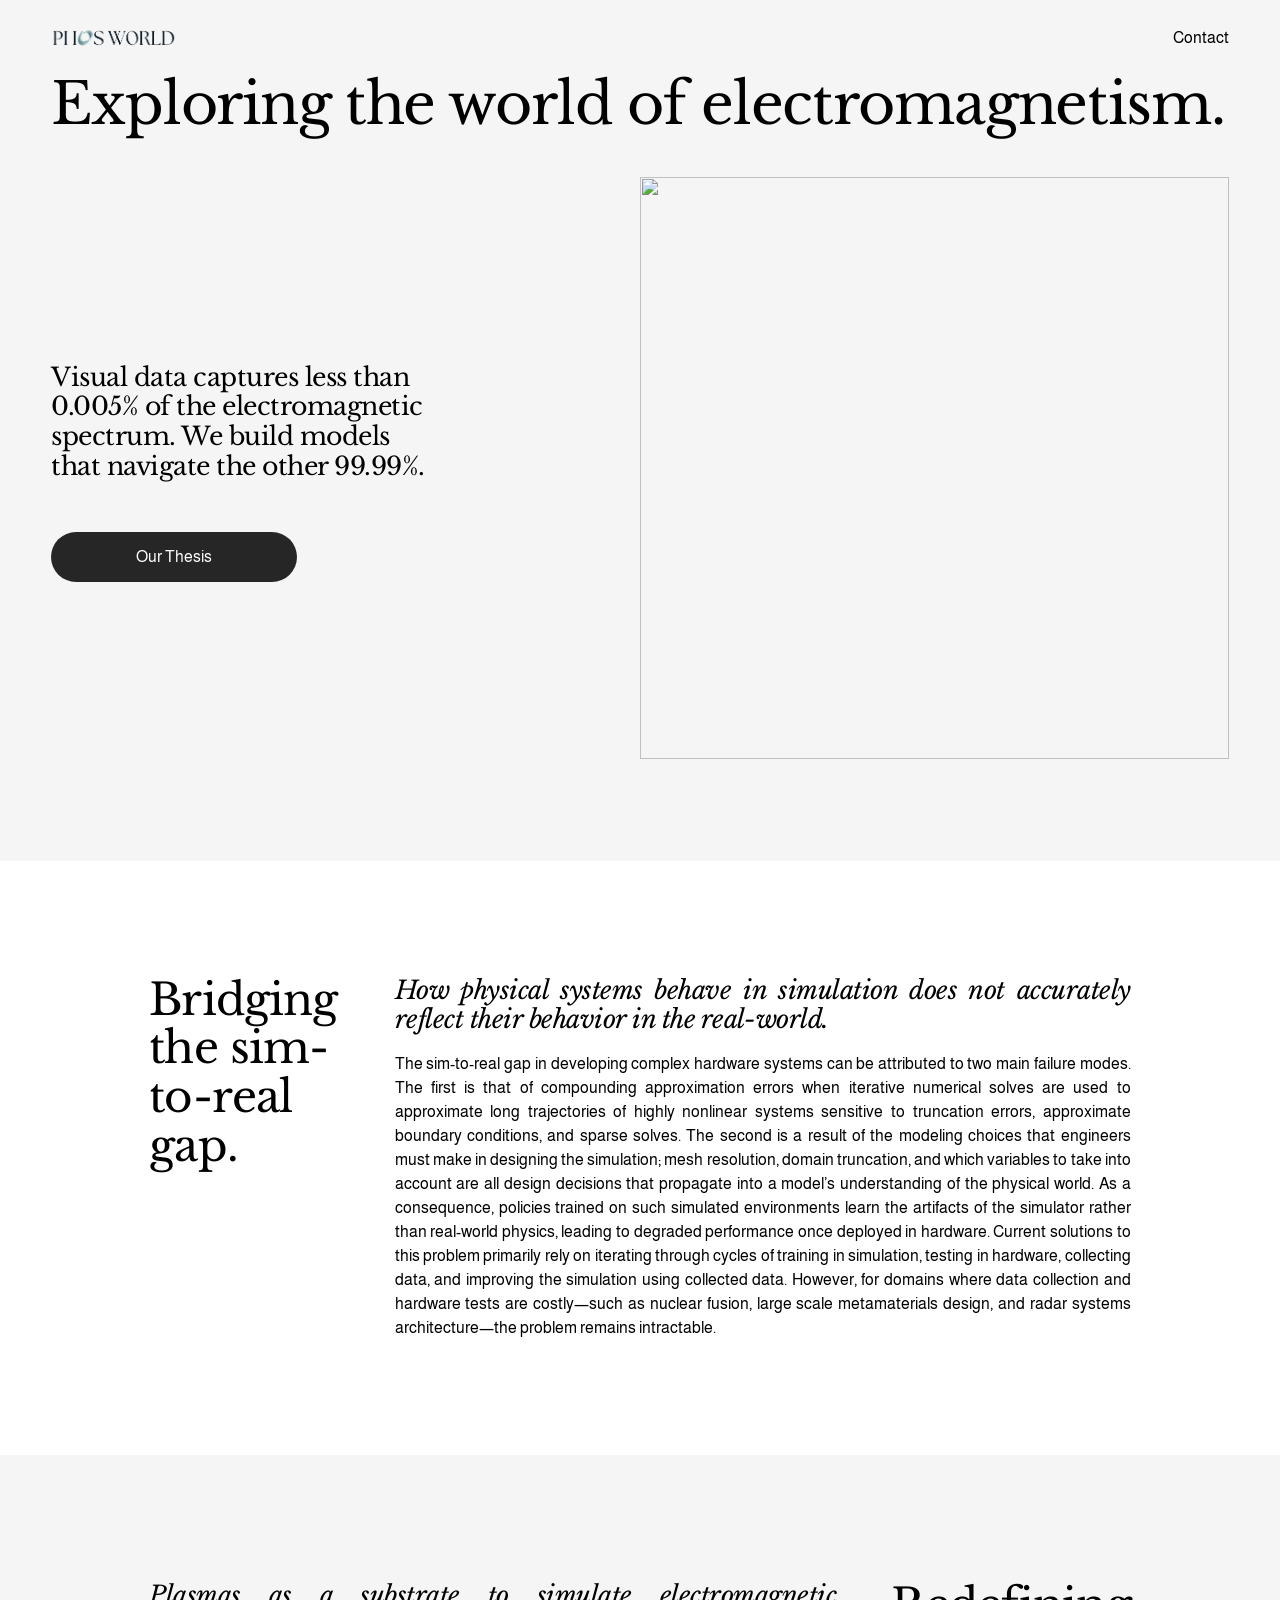
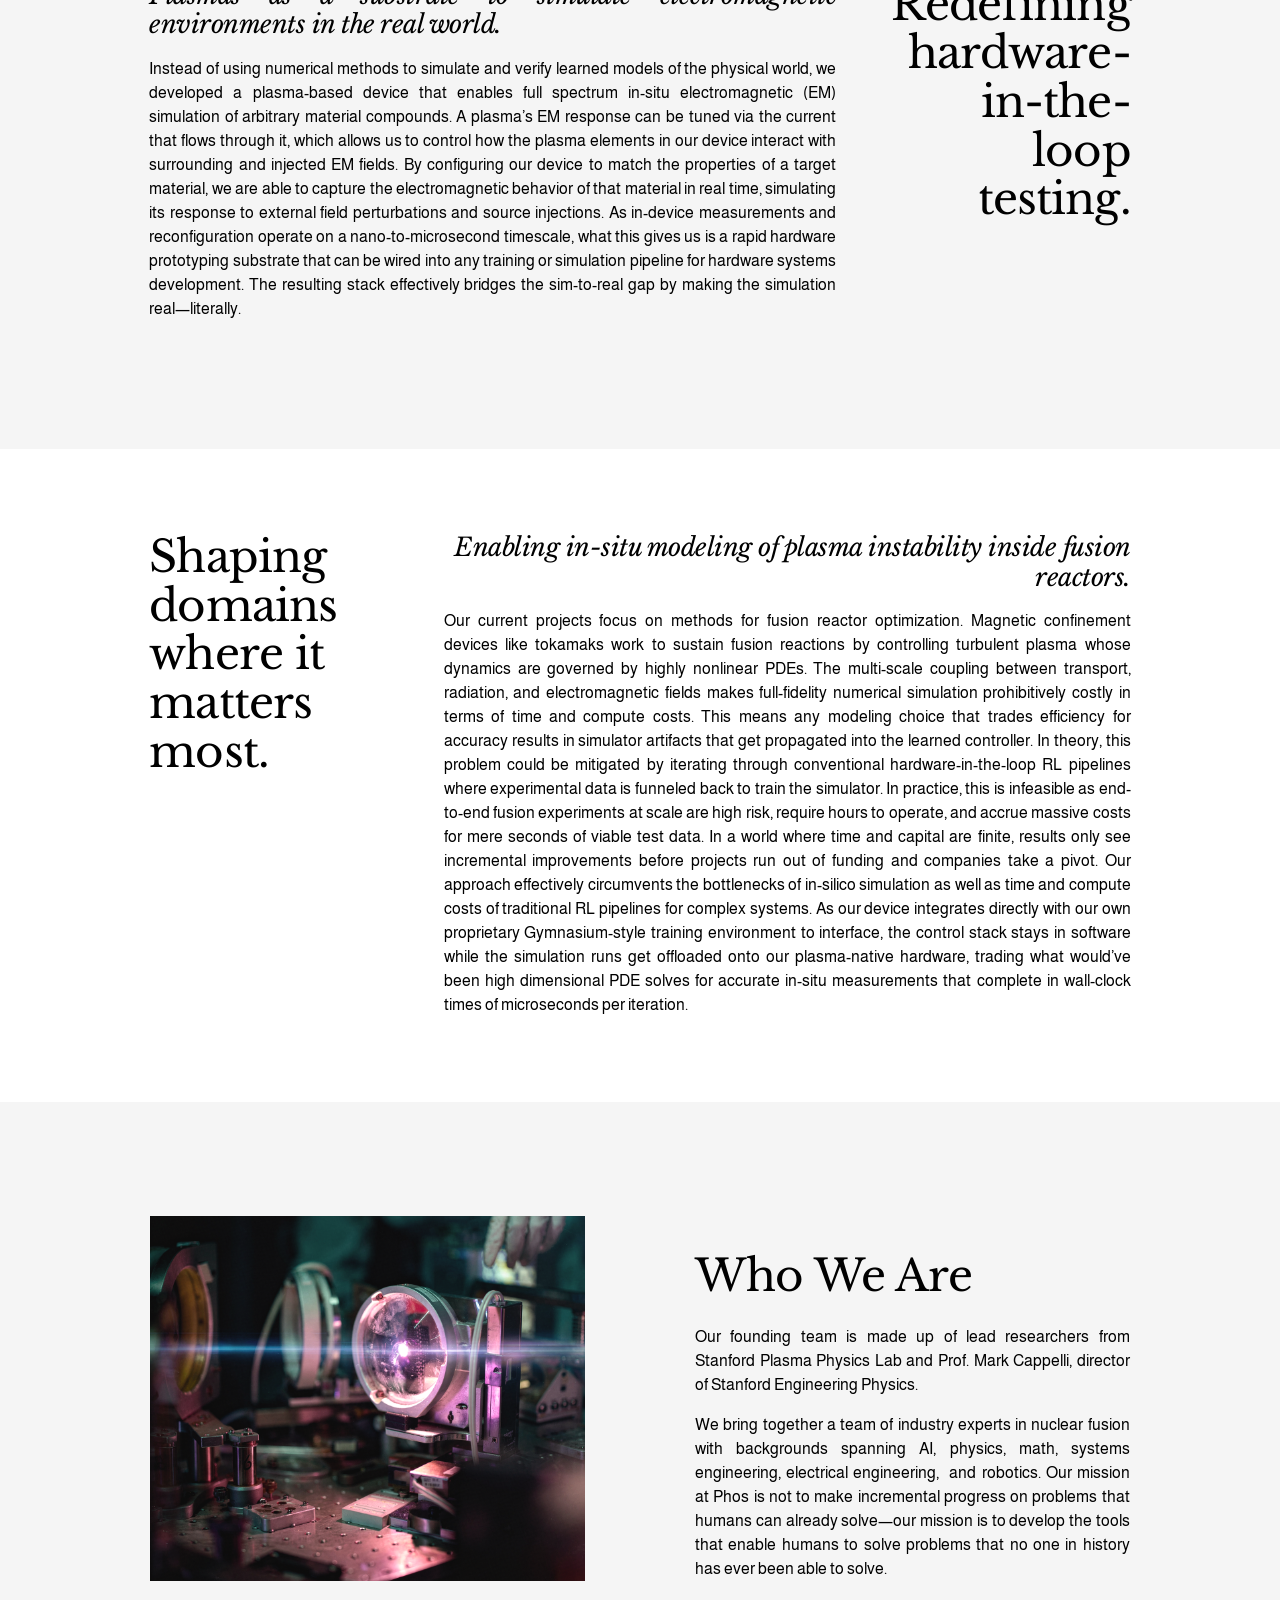
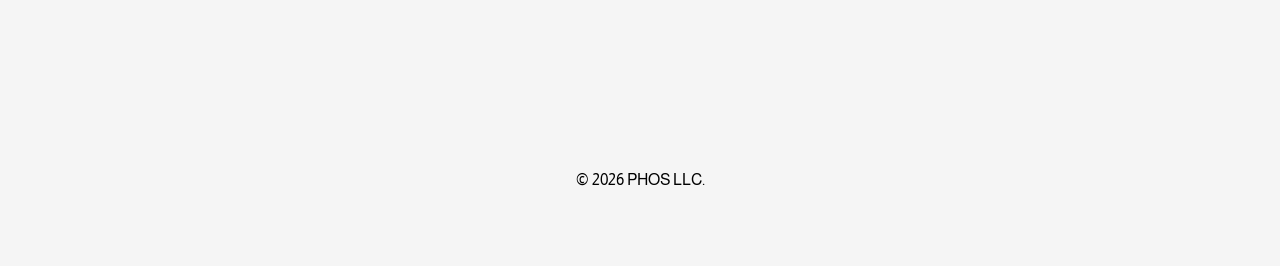
==== index_og.html @ 4ed61645 "Serve original phosworld.com snapshot at site root Swap root index.html to the localized original-si" ====
<!doctype html>
<html xmlns:og="http://opengraphprotocol.org/schema/" xmlns:fb="http://www.facebook.com/2008/fbml" lang="en-US"  >
  <head>
    <meta http-equiv="X-UA-Compatible" content="IE=edge,chrome=1">
    <meta name="viewport" content="width=device-width, initial-scale=1">
    <!-- This is Squarespace. --><!-- llama-cyan-klzh -->
<base href="">
<meta charset="utf-8" />
<title>Phos World</title>
<meta http-equiv="Accept-CH" content="Sec-CH-UA-Platform-Version, Sec-CH-UA-Model" /><link rel="icon" type="image/x-icon" href="assets/favicon.ico"/>
<link rel="canonical" href="https://www.phosworld.com"/>
<meta property="og:site_name" content="Phos World"/>
<meta property="og:title" content="Phos World"/>
<meta property="og:url" content="https://www.phosworld.com"/>
<meta property="og:type" content="website"/>
<meta property="og:image" content="assets/cinematic.png"/>
<meta property="og:image:width" content="1500"/>
<meta property="og:image:height" content="1500"/>
<meta itemprop="name" content="Phos World"/>
<meta itemprop="url" content="https://www.phosworld.com"/>
<meta itemprop="thumbnailUrl" content="assets/cinematic.png"/>
<link rel="image_src" href="assets/cinematic.png" />
<meta itemprop="image" content="assets/cinematic.png"/>
<meta name="twitter:title" content="Phos World"/>
<meta name="twitter:image" content="assets/cinematic.png"/>
<meta name="twitter:url" content="https://www.phosworld.com"/>
<meta name="twitter:card" content="summary"/>
<meta name="description" content="" />
<link rel="preconnect" href="https://images.squarespace-cdn.com">
<link rel="preconnect" href="https://fonts.gstatic.com" crossorigin>
<link rel="stylesheet" href="https://fonts.googleapis.com/css2?family=Almarai:ital,wght@0,400;0,700&family=Libre+Baskerville:ital,wght@0,400;0,700;1,400"><script type="text/javascript" crossorigin="anonymous" defer="true" nomodule="nomodule" src="og_assets/5f11a5_legacy.js"></script>
<script type="text/javascript" crossorigin="anonymous" defer="true" src="og_assets/60cc77_modern.js"></script>
<script data-name="static-context">Static = window.Static || {}; Static.SQUARESPACE_CONTEXT = {"betaFeatureFlags":["new_stacked_index","campaigns_discount_section_in_automations","enable_modernized_pdp_m3_fluid","override_block_styles","output_template_css_assets","contacts_and_campaigns_redesign","enable_form_submission_trigger","campaigns_thumbnail_layout","campaigns_import_discounts","commerce_product_payment_plan_editing","modernized-pdp-m2-enabled","i18n_beta_website_locales","enable_modernized_pdp_m3_layout_ux","campaigns_merch_state","supports_versioned_template_assets","campaigns_new_image_layout_picker","member_areas_feature","campaigns_discount_section_in_blasts","campaigns_table_v2","nested_categories","marketing_automations","marketing_landing_page","scripts_defer"],"facebookAppId":"314192535267336","facebookApiVersion":"v6.0","rollups":{"squarespace-announcement-bar":{"js":"//assets.squarespace.com/universal/scripts-compressed/announcement-bar-0d42d1862159c4e6-min.en-US.js"},"squarespace-audio-player":{"css":"//assets.squarespace.com/universal/styles-compressed/audio-player-b05f5197a871c566-min.en-US.css","js":"//assets.squarespace.com/universal/scripts-compressed/audio-player-5b804831f1e69672-min.en-US.js"},"squarespace-blog-collection-list":{"css":"//assets.squarespace.com/universal/styles-compressed/blog-collection-list-b4046463b72f34e2-min.en-US.css","js":"//assets.squarespace.com/universal/scripts-compressed/blog-collection-list-d5bd5d2a1524b858-min.en-US.js"},"squarespace-calendar-block-renderer":{"css":"//assets.squarespace.com/universal/styles-compressed/calendar-block-renderer-c3fef2a497c8e56b-min.en-US.css","js":"//assets.squarespace.com/universal/scripts-compressed/calendar-block-renderer-eb449d66ffd023be-min.en-US.js"},"squarespace-chartjs-helpers":{"css":"//assets.squarespace.com/universal/styles-compressed/chartjs-helpers-96b256171ee039c1-min.en-US.css","js":"//assets.squarespace.com/universal/scripts-compressed/chartjs-helpers-0f6610ea3f198027-min.en-US.js"},"squarespace-comments":{"css":"//assets.squarespace.com/universal/styles-compressed/comments-1909adba615d1267-min.en-US.css","js":"//assets.squarespace.com/universal/scripts-compressed/comments-22e133c4dc8842c4-min.en-US.js"},"squarespace-custom-css-popup":{"css":"//assets.squarespace.com/universal/styles-compressed/custom-css-popup-f387ac693a6f379a-min.en-US.css","js":"//assets.squarespace.com/universal/scripts-compressed/custom-css-popup-c462f0abc4c9779c-min.en-US.js"},"squarespace-dialog":{"css":"//assets.squarespace.com/universal/styles-compressed/dialog-86aacd645d83874c-min.en-US.css","js":"//assets.squarespace.com/universal/scripts-compressed/dialog-f53da749b97dee38-min.en-US.js"},"squarespace-events-collection":{"css":"//assets.squarespace.com/universal/styles-compressed/events-collection-c3fef2a497c8e56b-min.en-US.css","js":"//assets.squarespace.com/universal/scripts-compressed/events-collection-36e982b07d060c96-min.en-US.js"},"squarespace-form-rendering-utils":{"js":"//assets.squarespace.com/universal/scripts-compressed/form-rendering-utils-1239f63dd6098d64-min.en-US.js"},"squarespace-forms":{"css":"//assets.squarespace.com/universal/styles-compressed/forms-0afd3c6ac30bbab1-min.en-US.css","js":"//assets.squarespace.com/universal/scripts-compressed/forms-93a072eb173475ab-min.en-US.js"},"squarespace-gallery-collection-list":{"css":"//assets.squarespace.com/universal/styles-compressed/gallery-collection-list-b4046463b72f34e2-min.en-US.css","js":"//assets.squarespace.com/universal/scripts-compressed/gallery-collection-list-9f7aecddb0723bd7-min.en-US.js"},"squarespace-image-zoom":{"css":"//assets.squarespace.com/universal/styles-compressed/image-zoom-b4046463b72f34e2-min.en-US.css","js":"//assets.squarespace.com/universal/scripts-compressed/image-zoom-52dbe9048953f4ac-min.en-US.js"},"squarespace-pinterest":{"css":"//assets.squarespace.com/universal/styles-compressed/pinterest-b4046463b72f34e2-min.en-US.css","js":"//assets.squarespace.com/universal/scripts-compressed/pinterest-62ef3cd44d2c3736-min.en-US.js"},"squarespace-popup-overlay":{"css":"//assets.squarespace.com/universal/styles-compressed/popup-overlay-b742b752f5880972-min.en-US.css","js":"//assets.squarespace.com/universal/scripts-compressed/popup-overlay-b63a4b86cd036d89-min.en-US.js"},"squarespace-product-quick-view":{"css":"//assets.squarespace.com/universal/styles-compressed/product-quick-view-0afd3c6ac30bbab1-min.en-US.css","js":"//assets.squarespace.com/universal/scripts-compressed/product-quick-view-2b7547f1201e14b2-min.en-US.js"},"squarespace-products-collection-item-v2":{"css":"//assets.squarespace.com/universal/styles-compressed/products-collection-item-v2-b4046463b72f34e2-min.en-US.css","js":"//assets.squarespace.com/universal/scripts-compressed/products-collection-item-v2-c2ab0e31b1585540-min.en-US.js"},"squarespace-products-collection-list-v2":{"css":"//assets.squarespace.com/universal/styles-compressed/products-collection-list-v2-b4046463b72f34e2-min.en-US.css","js":"//assets.squarespace.com/universal/scripts-compressed/products-collection-list-v2-c476cb19fc080a16-min.en-US.js"},"squarespace-search-page":{"css":"//assets.squarespace.com/universal/styles-compressed/search-page-90a67fc09b9b32c6-min.en-US.css","js":"//assets.squarespace.com/universal/scripts-compressed/search-page-ceba448b3f1e31a7-min.en-US.js"},"squarespace-search-preview":{"js":"//assets.squarespace.com/universal/scripts-compressed/search-preview-5f4cebfd0bfdcca2-min.en-US.js"},"squarespace-simple-liking":{"css":"//assets.squarespace.com/universal/styles-compressed/simple-liking-701bf8bbc05ec6aa-min.en-US.css","js":"//assets.squarespace.com/universal/scripts-compressed/simple-liking-a5d16f553c1269c6-min.en-US.js"},"squarespace-social-buttons":{"css":"//assets.squarespace.com/universal/styles-compressed/social-buttons-95032e5fa98e47a5-min.en-US.css","js":"//assets.squarespace.com/universal/scripts-compressed/social-buttons-47746ee59e9cf20f-min.en-US.js"},"squarespace-tourdates":{"css":"//assets.squarespace.com/universal/styles-compressed/tourdates-b4046463b72f34e2-min.en-US.css","js":"//assets.squarespace.com/universal/scripts-compressed/tourdates-20b473f1d1e43c1d-min.en-US.js"},"squarespace-website-overlays-manager":{"css":"//assets.squarespace.com/universal/styles-compressed/website-overlays-manager-07ea5a4e004e6710-min.en-US.css","js":"//assets.squarespace.com/universal/scripts-compressed/website-overlays-manager-62ad7f8ae9b90855-min.en-US.js"}},"pageType":2,"website":{"id":"6a34a80e99bd3d599b54c30d","captchaSettings":{"enabledForDonations":false},"cloneable":false,"contentModifiedOn":1782079012964,"formattingLocale":"en-US","fullSiteTitle":"Phos World","identifier":"llama-cyan-klzh","imageMetadataProcessingEnabled":false,"isHstsEnabled":true,"language":"en-US","logoImageId":"6a353b0773c8a64efade1169","primaryDomain":"www.phosworld.com","screenshotId":"9b167dfc62d325448b135fd922f9571029bfd2f59dc93a48732e7221ba85e804","shareButtonOptions":{"4":true,"2":true,"7":true,"8":true,"3":true,"6":true,"1":true},"showOwnerLogin":false,"siteDescription":"","siteStatus":{},"siteTitle":"Phos World","socialLogoImageId":"6a3539f968f1d03a5ec38614","sslSetting":3,"timeZone":"America/Los_Angeles","translationLocale":"en-US","typekitId":"","websiteType":4,"statsMigrated":false,"authenticUrl":"https://www.phosworld.com","baseUrl":"https://www.phosworld.com","internalUrl":"https://llama-cyan-klzh.squarespace.com","logoImageUrl":"//images.squarespace-cdn.com/content/v1/6a34a80e99bd3d599b54c30d/1a18c941-f2e1-4333-9a94-024ac1251eae/PHOS_WORLD.png","machineTimeZoneOffset":-25200000,"socialLogoImageUrl":"//images.squarespace-cdn.com/content/v1/6a34a80e99bd3d599b54c30d/07d506e3-4d7d-4aef-8f4c-34c3ef1c7d5f/i-want-a-cinematic-max-854129426.png","timeZoneAbbr":"PDT","timeZoneOffset":-25200000},"websiteSettings":{"id":"6a34a80f99bd3d599b54c312","websiteId":"6a34a80e99bd3d599b54c30d","subjects":[],"country":"US","state":"CA","simpleLikingEnabled":true,"popupOverlaySettings":{"style":1,"enabledPages":[]},"commentLikesAllowed":true,"commentAnonAllowed":true,"commentThreaded":true,"commentApprovalRequired":false,"commentAvatarsOn":true,"commentSortType":2,"commentFlagThreshold":0,"commentFlagsAllowed":true,"commentEnableByDefault":true,"commentDisableAfterDaysDefault":0,"disqusShortname":"","commentsEnabled":false,"storeSettings":{"returnPolicy":null,"termsOfService":null,"privacyPolicy":null,"expressCheckout":false,"continueShoppingLinkUrl":"/","useLightCart":false,"showNoteField":false,"shippingCountryDefaultValue":"US","billToShippingDefaultValue":false,"showShippingPhoneNumber":true,"isShippingPhoneRequired":false,"showBillingPhoneNumber":true,"isBillingPhoneRequired":false,"currenciesSupported":["USD","CAD","GBP","AUD","EUR","CHF","NOK","SEK","DKK","NZD","SGD","MXN","HKD","CZK","ILS","MYR","RUB","PHP","PLN","THB","BRL","ARS","COP","IDR","INR","JPY","ZAR","KRW"],"defaultCurrency":"USD","selectedCurrency":"USD","measurementStandard":1,"showCustomCheckoutForm":false,"checkoutPageMarketingOptInEnabled":true,"enableMailingListOptInByDefault":false,"sameAsRetailLocation":false,"merchandisingSettings":{"scarcityEnabledOnProductItems":false,"scarcityEnabledOnProductBlocks":false,"scarcityMessageType":"DEFAULT_SCARCITY_MESSAGE","scarcityThreshold":10,"multipleQuantityAllowedForServices":true,"restockNotificationsEnabled":false,"restockNotificationsMailingListSignUpEnabled":false,"relatedProductsEnabled":false,"relatedProductsOrdering":"random","soldOutVariantsDropdownDisabled":false,"productComposerOptedIn":false,"productComposerABTestOptedOut":false,"productReviewsEnabled":false},"minimumOrderSubtotalEnabled":false,"minimumOrderSubtotal":{"currency":"USD","value":"0.00"},"addToCartConfirmationType":2,"isLive":false,"multipleQuantityAllowedForServices":true},"useEscapeKeyToLogin":false,"ssBadgeType":1,"ssBadgePosition":4,"ssBadgeVisibility":1,"ssBadgeDevices":1,"pinterestOverlayOptions":{"mode":"disabled"},"userAccountsSettings":{"loginAllowed":true,"signupAllowed":true}},"cookieSettings":{"isCookieBannerEnabled":false,"isRestrictiveCookiePolicyEnabled":false,"cookieBannerText":"","cookieBannerTheme":"","cookieBannerVariant":"","cookieBannerPosition":"","cookieBannerCtaVariant":"","cookieBannerCtaText":"","cookieBannerAcceptType":"OPT_IN","cookieBannerOptOutCtaText":"","cookieBannerHasOptOut":false,"cookieBannerHasManageCookies":true,"cookieBannerManageCookiesLabel":"","cookieBannerSavedPreferencesText":"","cookieBannerSavedPreferencesLayout":"PILL"},"websiteCloneable":false,"collection":{"title":"Home","id":"6a34a80f99bd3d599b54c348","fullUrl":"/","type":10,"permissionType":1},"subscribed":false,"appDomain":"squarespace.com","templateTweakable":true,"tweakJSON":{"form-use-theme-colors":"true","header-logo-height":"30px","header-mobile-logo-max-height":"20px","header-vert-padding":"1.8vw","header-width":"Full","maxPageWidth":"2000px","mobile-header-vert-padding":"6vw","pagePadding":"4vw","tweak-blog-alternating-side-by-side-image-aspect-ratio":"1:1 Square","tweak-blog-alternating-side-by-side-image-spacing":"6%","tweak-blog-alternating-side-by-side-meta-spacing":"20px","tweak-blog-alternating-side-by-side-primary-meta":"Categories","tweak-blog-alternating-side-by-side-read-more-spacing":"20px","tweak-blog-alternating-side-by-side-secondary-meta":"Date","tweak-blog-basic-grid-columns":"3","tweak-blog-basic-grid-image-aspect-ratio":"3:2 Standard","tweak-blog-basic-grid-image-spacing":"35px","tweak-blog-basic-grid-meta-spacing":"25px","tweak-blog-basic-grid-primary-meta":"Categories","tweak-blog-basic-grid-read-more-spacing":"20px","tweak-blog-basic-grid-secondary-meta":"Date","tweak-blog-item-custom-width":"50","tweak-blog-item-show-author-profile":"false","tweak-blog-item-width":"Medium","tweak-blog-masonry-columns":"2","tweak-blog-masonry-horizontal-spacing":"30px","tweak-blog-masonry-image-spacing":"20px","tweak-blog-masonry-meta-spacing":"20px","tweak-blog-masonry-primary-meta":"Categories","tweak-blog-masonry-read-more-spacing":"20px","tweak-blog-masonry-secondary-meta":"Date","tweak-blog-masonry-vertical-spacing":"30px","tweak-blog-side-by-side-image-aspect-ratio":"1:1 Square","tweak-blog-side-by-side-image-spacing":"6%","tweak-blog-side-by-side-meta-spacing":"20px","tweak-blog-side-by-side-primary-meta":"Categories","tweak-blog-side-by-side-read-more-spacing":"20px","tweak-blog-side-by-side-secondary-meta":"Date","tweak-blog-single-column-image-spacing":"50px","tweak-blog-single-column-meta-spacing":"30px","tweak-blog-single-column-primary-meta":"Categories","tweak-blog-single-column-read-more-spacing":"15px","tweak-blog-single-column-secondary-meta":"Date","tweak-events-stacked-show-thumbnails":"true","tweak-events-stacked-thumbnail-size":"3:2 Standard","tweak-fixed-header":"false","tweak-fixed-header-style":"Basic","tweak-global-animations-animation-curve":"ease","tweak-global-animations-animation-delay":"0.1s","tweak-global-animations-animation-duration":"0.1s","tweak-global-animations-animation-style":"fade","tweak-global-animations-animation-type":"none","tweak-global-animations-complexity-level":"detailed","tweak-global-animations-enabled":"false","tweak-portfolio-grid-basic-custom-height":"50","tweak-portfolio-grid-overlay-custom-height":"50","tweak-portfolio-hover-follow-acceleration":"10%","tweak-portfolio-hover-follow-animation-duration":"Fast","tweak-portfolio-hover-follow-animation-type":"Fade","tweak-portfolio-hover-follow-delimiter":"Bullet","tweak-portfolio-hover-follow-front":"false","tweak-portfolio-hover-follow-layout":"Inline","tweak-portfolio-hover-follow-size":"50","tweak-portfolio-hover-follow-text-spacing-x":"1.5","tweak-portfolio-hover-follow-text-spacing-y":"1.5","tweak-portfolio-hover-static-animation-duration":"Fast","tweak-portfolio-hover-static-animation-type":"Fade","tweak-portfolio-hover-static-delimiter":"Hyphen","tweak-portfolio-hover-static-front":"true","tweak-portfolio-hover-static-layout":"Inline","tweak-portfolio-hover-static-size":"50","tweak-portfolio-hover-static-text-spacing-x":"1.5","tweak-portfolio-hover-static-text-spacing-y":"1.5","tweak-portfolio-index-background-animation-duration":"Medium","tweak-portfolio-index-background-animation-type":"Fade","tweak-portfolio-index-background-custom-height":"50","tweak-portfolio-index-background-delimiter":"None","tweak-portfolio-index-background-height":"Large","tweak-portfolio-index-background-horizontal-alignment":"Center","tweak-portfolio-index-background-link-format":"Stacked","tweak-portfolio-index-background-persist":"false","tweak-portfolio-index-background-vertical-alignment":"Middle","tweak-portfolio-index-background-width":"Full","tweak-transparent-header":"false"},"templateId":"5c5a519771c10ba3470d8101","templateVersion":"7.1","pageFeatures":[1,2,4],"gmRenderKey":"QUl6YVN5Q0JUUk9xNkx1dkZfSUUxcjQ2LVQ0QWVUU1YtMGQ3bXk4","templateScriptsRootUrl":"https://static1.squarespace.com/static/vta/5c5a519771c10ba3470d8101/scripts/","impersonatedSession":false,"tzData":{"zones":[[-480,"US","P%sT",null]],"rules":{"US":[[1967,2006,null,"Oct","lastSun","2:00","0","S"],[1987,2006,null,"Apr","Sun>=1","2:00","1:00","D"],[2007,"max",null,"Mar","Sun>=8","2:00","1:00","D"],[2007,"max",null,"Nov","Sun>=1","2:00","0","S"]]}},"showAnnouncementBar":false,"recaptchaEnterpriseContext":{"recaptchaEnterpriseSiteKey":"6LdDFQwjAAAAAPigEvvPgEVbb7QBm-TkVJdDTlAv"},"i18nContext":{"timeZoneData":{"id":"America/Los_Angeles","name":"Pacific Time"}},"env":"PRODUCTION","visitorFormContext":{"formFieldFormats":{"countries":[{"name":"Afghanistan","code":"AF","phoneCode":"+93"},{"name":"\u00C5land Islands","code":"AX","phoneCode":"+358"},{"name":"Albania","code":"AL","phoneCode":"+355"},{"name":"Algeria","code":"DZ","phoneCode":"+213"},{"name":"American Samoa","code":"AS","phoneCode":"+1"},{"name":"Andorra","code":"AD","phoneCode":"+376"},{"name":"Angola","code":"AO","phoneCode":"+244"},{"name":"Anguilla","code":"AI","phoneCode":"+1"},{"name":"Antigua & Barbuda","code":"AG","phoneCode":"+1"},{"name":"Argentina","code":"AR","phoneCode":"+54"},{"name":"Armenia","code":"AM","phoneCode":"+374"},{"name":"Aruba","code":"AW","phoneCode":"+297"},{"name":"Ascension Island","code":"AC","phoneCode":"+247"},{"name":"Australia","code":"AU","phoneCode":"+61"},{"name":"Austria","code":"AT","phoneCode":"+43"},{"name":"Azerbaijan","code":"AZ","phoneCode":"+994"},{"name":"Bahamas","code":"BS","phoneCode":"+1"},{"name":"Bahrain","code":"BH","phoneCode":"+973"},{"name":"Bangladesh","code":"BD","phoneCode":"+880"},{"name":"Barbados","code":"BB","phoneCode":"+1"},{"name":"Belarus","code":"BY","phoneCode":"+375"},{"name":"Belgium","code":"BE","phoneCode":"+32"},{"name":"Belize","code":"BZ","phoneCode":"+501"},{"name":"Benin","code":"BJ","phoneCode":"+229"},{"name":"Bermuda","code":"BM","phoneCode":"+1"},{"name":"Bhutan","code":"BT","phoneCode":"+975"},{"name":"Bolivia","code":"BO","phoneCode":"+591"},{"name":"Bosnia & Herzegovina","code":"BA","phoneCode":"+387"},{"name":"Botswana","code":"BW","phoneCode":"+267"},{"name":"Brazil","code":"BR","phoneCode":"+55"},{"name":"British Indian Ocean Territory","code":"IO","phoneCode":"+246"},{"name":"British Virgin Islands","code":"VG","phoneCode":"+1"},{"name":"Brunei","code":"BN","phoneCode":"+673"},{"name":"Bulgaria","code":"BG","phoneCode":"+359"},{"name":"Burkina Faso","code":"BF","phoneCode":"+226"},{"name":"Burundi","code":"BI","phoneCode":"+257"},{"name":"Cambodia","code":"KH","phoneCode":"+855"},{"name":"Cameroon","code":"CM","phoneCode":"+237"},{"name":"Canada","code":"CA","phoneCode":"+1"},{"name":"Cape Verde","code":"CV","phoneCode":"+238"},{"name":"Caribbean Netherlands","code":"BQ","phoneCode":"+599"},{"name":"Cayman Islands","code":"KY","phoneCode":"+1"},{"name":"Central African Republic","code":"CF","phoneCode":"+236"},{"name":"Chad","code":"TD","phoneCode":"+235"},{"name":"Chile","code":"CL","phoneCode":"+56"},{"name":"China","code":"CN","phoneCode":"+86"},{"name":"Christmas Island","code":"CX","phoneCode":"+61"},{"name":"Cocos (Keeling) Islands","code":"CC","phoneCode":"+61"},{"name":"Colombia","code":"CO","phoneCode":"+57"},{"name":"Comoros","code":"KM","phoneCode":"+269"},{"name":"Congo - Brazzaville","code":"CG","phoneCode":"+242"},{"name":"Congo - Kinshasa","code":"CD","phoneCode":"+243"},{"name":"Cook Islands","code":"CK","phoneCode":"+682"},{"name":"Costa Rica","code":"CR","phoneCode":"+506"},{"name":"C\u00F4te d\u2019Ivoire","code":"CI","phoneCode":"+225"},{"name":"Croatia","code":"HR","phoneCode":"+385"},{"name":"Cuba","code":"CU","phoneCode":"+53"},{"name":"Cura\u00E7ao","code":"CW","phoneCode":"+599"},{"name":"Cyprus","code":"CY","phoneCode":"+357"},{"name":"Czechia","code":"CZ","phoneCode":"+420"},{"name":"Denmark","code":"DK","phoneCode":"+45"},{"name":"Djibouti","code":"DJ","phoneCode":"+253"},{"name":"Dominica","code":"DM","phoneCode":"+1"},{"name":"Dominican Republic","code":"DO","phoneCode":"+1"},{"name":"Ecuador","code":"EC","phoneCode":"+593"},{"name":"Egypt","code":"EG","phoneCode":"+20"},{"name":"El Salvador","code":"SV","phoneCode":"+503"},{"name":"Equatorial Guinea","code":"GQ","phoneCode":"+240"},{"name":"Eritrea","code":"ER","phoneCode":"+291"},{"name":"Estonia","code":"EE","phoneCode":"+372"},{"name":"Eswatini","code":"SZ","phoneCode":"+268"},{"name":"Ethiopia","code":"ET","phoneCode":"+251"},{"name":"Falkland Islands","code":"FK","phoneCode":"+500"},{"name":"Faroe Islands","code":"FO","phoneCode":"+298"},{"name":"Fiji","code":"FJ","phoneCode":"+679"},{"name":"Finland","code":"FI","phoneCode":"+358"},{"name":"France","code":"FR","phoneCode":"+33"},{"name":"French Guiana","code":"GF","phoneCode":"+594"},{"name":"French Polynesia","code":"PF","phoneCode":"+689"},{"name":"Gabon","code":"GA","phoneCode":"+241"},{"name":"Gambia","code":"GM","phoneCode":"+220"},{"name":"Georgia","code":"GE","phoneCode":"+995"},{"name":"Germany","code":"DE","phoneCode":"+49"},{"name":"Ghana","code":"GH","phoneCode":"+233"},{"name":"Gibraltar","code":"GI","phoneCode":"+350"},{"name":"Greece","code":"GR","phoneCode":"+30"},{"name":"Greenland","code":"GL","phoneCode":"+299"},{"name":"Grenada","code":"GD","phoneCode":"+1"},{"name":"Guadeloupe","code":"GP","phoneCode":"+590"},{"name":"Guam","code":"GU","phoneCode":"+1"},{"name":"Guatemala","code":"GT","phoneCode":"+502"},{"name":"Guernsey","code":"GG","phoneCode":"+44"},{"name":"Guinea","code":"GN","phoneCode":"+224"},{"name":"Guinea-Bissau","code":"GW","phoneCode":"+245"},{"name":"Guyana","code":"GY","phoneCode":"+592"},{"name":"Haiti","code":"HT","phoneCode":"+509"},{"name":"Honduras","code":"HN","phoneCode":"+504"},{"name":"Hong Kong SAR China","code":"HK","phoneCode":"+852"},{"name":"Hungary","code":"HU","phoneCode":"+36"},{"name":"Iceland","code":"IS","phoneCode":"+354"},{"name":"India","code":"IN","phoneCode":"+91"},{"name":"Indonesia","code":"ID","phoneCode":"+62"},{"name":"Iran","code":"IR","phoneCode":"+98"},{"name":"Iraq","code":"IQ","phoneCode":"+964"},{"name":"Ireland","code":"IE","phoneCode":"+353"},{"name":"Isle of Man","code":"IM","phoneCode":"+44"},{"name":"Israel","code":"IL","phoneCode":"+972"},{"name":"Italy","code":"IT","phoneCode":"+39"},{"name":"Jamaica","code":"JM","phoneCode":"+1"},{"name":"Japan","code":"JP","phoneCode":"+81"},{"name":"Jersey","code":"JE","phoneCode":"+44"},{"name":"Jordan","code":"JO","phoneCode":"+962"},{"name":"Kazakhstan","code":"KZ","phoneCode":"+7"},{"name":"Kenya","code":"KE","phoneCode":"+254"},{"name":"Kiribati","code":"KI","phoneCode":"+686"},{"name":"Kosovo","code":"XK","phoneCode":"+383"},{"name":"Kuwait","code":"KW","phoneCode":"+965"},{"name":"Kyrgyzstan","code":"KG","phoneCode":"+996"},{"name":"Laos","code":"LA","phoneCode":"+856"},{"name":"Latvia","code":"LV","phoneCode":"+371"},{"name":"Lebanon","code":"LB","phoneCode":"+961"},{"name":"Lesotho","code":"LS","phoneCode":"+266"},{"name":"Liberia","code":"LR","phoneCode":"+231"},{"name":"Libya","code":"LY","phoneCode":"+218"},{"name":"Liechtenstein","code":"LI","phoneCode":"+423"},{"name":"Lithuania","code":"LT","phoneCode":"+370"},{"name":"Luxembourg","code":"LU","phoneCode":"+352"},{"name":"Macao SAR China","code":"MO","phoneCode":"+853"},{"name":"Madagascar","code":"MG","phoneCode":"+261"},{"name":"Malawi","code":"MW","phoneCode":"+265"},{"name":"Malaysia","code":"MY","phoneCode":"+60"},{"name":"Maldives","code":"MV","phoneCode":"+960"},{"name":"Mali","code":"ML","phoneCode":"+223"},{"name":"Malta","code":"MT","phoneCode":"+356"},{"name":"Marshall Islands","code":"MH","phoneCode":"+692"},{"name":"Martinique","code":"MQ","phoneCode":"+596"},{"name":"Mauritania","code":"MR","phoneCode":"+222"},{"name":"Mauritius","code":"MU","phoneCode":"+230"},{"name":"Mayotte","code":"YT","phoneCode":"+262"},{"name":"Mexico","code":"MX","phoneCode":"+52"},{"name":"Micronesia","code":"FM","phoneCode":"+691"},{"name":"Moldova","code":"MD","phoneCode":"+373"},{"name":"Monaco","code":"MC","phoneCode":"+377"},{"name":"Mongolia","code":"MN","phoneCode":"+976"},{"name":"Montenegro","code":"ME","phoneCode":"+382"},{"name":"Montserrat","code":"MS","phoneCode":"+1"},{"name":"Morocco","code":"MA","phoneCode":"+212"},{"name":"Mozambique","code":"MZ","phoneCode":"+258"},{"name":"Myanmar (Burma)","code":"MM","phoneCode":"+95"},{"name":"Namibia","code":"NA","phoneCode":"+264"},{"name":"Nauru","code":"NR","phoneCode":"+674"},{"name":"Nepal","code":"NP","phoneCode":"+977"},{"name":"Netherlands","code":"NL","phoneCode":"+31"},{"name":"New Caledonia","code":"NC","phoneCode":"+687"},{"name":"New Zealand","code":"NZ","phoneCode":"+64"},{"name":"Nicaragua","code":"NI","phoneCode":"+505"},{"name":"Niger","code":"NE","phoneCode":"+227"},{"name":"Nigeria","code":"NG","phoneCode":"+234"},{"name":"Niue","code":"NU","phoneCode":"+683"},{"name":"Norfolk Island","code":"NF","phoneCode":"+672"},{"name":"Northern Mariana Islands","code":"MP","phoneCode":"+1"},{"name":"North Korea","code":"KP","phoneCode":"+850"},{"name":"North Macedonia","code":"MK","phoneCode":"+389"},{"name":"Norway","code":"NO","phoneCode":"+47"},{"name":"Oman","code":"OM","phoneCode":"+968"},{"name":"Pakistan","code":"PK","phoneCode":"+92"},{"name":"Palau","code":"PW","phoneCode":"+680"},{"name":"Palestinian Territories","code":"PS","phoneCode":"+970"},{"name":"Panama","code":"PA","phoneCode":"+507"},{"name":"Papua New Guinea","code":"PG","phoneCode":"+675"},{"name":"Paraguay","code":"PY","phoneCode":"+595"},{"name":"Peru","code":"PE","phoneCode":"+51"},{"name":"Philippines","code":"PH","phoneCode":"+63"},{"name":"Poland","code":"PL","phoneCode":"+48"},{"name":"Portugal","code":"PT","phoneCode":"+351"},{"name":"Puerto Rico","code":"PR","phoneCode":"+1"},{"name":"Qatar","code":"QA","phoneCode":"+974"},{"name":"R\u00E9union","code":"RE","phoneCode":"+262"},{"name":"Romania","code":"RO","phoneCode":"+40"},{"name":"Russia","code":"RU","phoneCode":"+7"},{"name":"Rwanda","code":"RW","phoneCode":"+250"},{"name":"Samoa","code":"WS","phoneCode":"+685"},{"name":"San Marino","code":"SM","phoneCode":"+378"},{"name":"S\u00E3o Tom\u00E9 & Pr\u00EDncipe","code":"ST","phoneCode":"+239"},{"name":"Saudi Arabia","code":"SA","phoneCode":"+966"},{"name":"Senegal","code":"SN","phoneCode":"+221"},{"name":"Serbia","code":"RS","phoneCode":"+381"},{"name":"Seychelles","code":"SC","phoneCode":"+248"},{"name":"Sierra Leone","code":"SL","phoneCode":"+232"},{"name":"Singapore","code":"SG","phoneCode":"+65"},{"name":"Sint Maarten","code":"SX","phoneCode":"+1"},{"name":"Slovakia","code":"SK","phoneCode":"+421"},{"name":"Slovenia","code":"SI","phoneCode":"+386"},{"name":"Solomon Islands","code":"SB","phoneCode":"+677"},{"name":"Somalia","code":"SO","phoneCode":"+252"},{"name":"South Africa","code":"ZA","phoneCode":"+27"},{"name":"South Korea","code":"KR","phoneCode":"+82"},{"name":"South Sudan","code":"SS","phoneCode":"+211"},{"name":"Spain","code":"ES","phoneCode":"+34"},{"name":"Sri Lanka","code":"LK","phoneCode":"+94"},{"name":"St. Barth\u00E9lemy","code":"BL","phoneCode":"+590"},{"name":"St. Helena","code":"SH","phoneCode":"+290"},{"name":"St. Kitts & Nevis","code":"KN","phoneCode":"+1"},{"name":"St. Lucia","code":"LC","phoneCode":"+1"},{"name":"St. Martin","code":"MF","phoneCode":"+590"},{"name":"St. Pierre & Miquelon","code":"PM","phoneCode":"+508"},{"name":"St. Vincent & Grenadines","code":"VC","phoneCode":"+1"},{"name":"Sudan","code":"SD","phoneCode":"+249"},{"name":"Suriname","code":"SR","phoneCode":"+597"},{"name":"Svalbard & Jan Mayen","code":"SJ","phoneCode":"+47"},{"name":"Sweden","code":"SE","phoneCode":"+46"},{"name":"Switzerland","code":"CH","phoneCode":"+41"},{"name":"Syria","code":"SY","phoneCode":"+963"},{"name":"Taiwan","code":"TW","phoneCode":"+886"},{"name":"Tajikistan","code":"TJ","phoneCode":"+992"},{"name":"Tanzania","code":"TZ","phoneCode":"+255"},{"name":"Thailand","code":"TH","phoneCode":"+66"},{"name":"Timor-Leste","code":"TL","phoneCode":"+670"},{"name":"Togo","code":"TG","phoneCode":"+228"},{"name":"Tokelau","code":"TK","phoneCode":"+690"},{"name":"Tonga","code":"TO","phoneCode":"+676"},{"name":"Trinidad & Tobago","code":"TT","phoneCode":"+1"},{"name":"Tristan da Cunha","code":"TA","phoneCode":"+290"},{"name":"Tunisia","code":"TN","phoneCode":"+216"},{"name":"T\u00FCrkiye","code":"TR","phoneCode":"+90"},{"name":"Turkmenistan","code":"TM","phoneCode":"+993"},{"name":"Turks & Caicos Islands","code":"TC","phoneCode":"+1"},{"name":"Tuvalu","code":"TV","phoneCode":"+688"},{"name":"U.S. Virgin Islands","code":"VI","phoneCode":"+1"},{"name":"Uganda","code":"UG","phoneCode":"+256"},{"name":"Ukraine","code":"UA","phoneCode":"+380"},{"name":"United Arab Emirates","code":"AE","phoneCode":"+971"},{"name":"United Kingdom","code":"GB","phoneCode":"+44"},{"name":"United States","code":"US","phoneCode":"+1"},{"name":"Uruguay","code":"UY","phoneCode":"+598"},{"name":"Uzbekistan","code":"UZ","phoneCode":"+998"},{"name":"Vanuatu","code":"VU","phoneCode":"+678"},{"name":"Vatican City","code":"VA","phoneCode":"+39"},{"name":"Venezuela","code":"VE","phoneCode":"+58"},{"name":"Vietnam","code":"VN","phoneCode":"+84"},{"name":"Wallis & Futuna","code":"WF","phoneCode":"+681"},{"name":"Western Sahara","code":"EH","phoneCode":"+212"},{"name":"Yemen","code":"YE","phoneCode":"+967"},{"name":"Zambia","code":"ZM","phoneCode":"+260"},{"name":"Zimbabwe","code":"ZW","phoneCode":"+263"}],"initialPhoneFormat":{"id":0,"type":"PHONE_NUMBER","country":"US","labelLocale":"en-US","fields":[{"type":"SEPARATOR","label":"(","identifier":"LeftParen","length":0,"required":false,"metadata":{}},{"type":"FIELD","label":"1","identifier":"1","length":3,"required":false,"metadata":{}},{"type":"SEPARATOR","label":")","identifier":"RightParen","length":0,"required":false,"metadata":{}},{"type":"SEPARATOR","label":" ","identifier":"Space","length":0,"required":false,"metadata":{}},{"type":"FIELD","label":"2","identifier":"2","length":3,"required":false,"metadata":{}},{"type":"SEPARATOR","label":"-","identifier":"Dash","length":0,"required":false,"metadata":{}},{"type":"FIELD","label":"3","identifier":"3","length":14,"required":false,"metadata":{}}]},"initialNameOrder":"GIVEN_FIRST","initialAddressFormat":{"id":0,"type":"ADDRESS","country":"US","labelLocale":"en","fields":[{"type":"FIELD","label":"Address Line 1","identifier":"Line1","length":0,"required":true,"metadata":{"autocomplete":"address-line1"}},{"type":"SEPARATOR","label":"\n","identifier":"Newline","length":0,"required":false,"metadata":{}},{"type":"FIELD","label":"Address Line 2","identifier":"Line2","length":0,"required":false,"metadata":{"autocomplete":"address-line2"}},{"type":"SEPARATOR","label":"\n","identifier":"Newline","length":0,"required":false,"metadata":{}},{"type":"FIELD","label":"City","identifier":"City","length":0,"required":true,"metadata":{"autocomplete":"address-level2"}},{"type":"SEPARATOR","label":",","identifier":"Comma","length":0,"required":false,"metadata":{}},{"type":"SEPARATOR","label":" ","identifier":"Space","length":0,"required":false,"metadata":{}},{"type":"FIELD","label":"State","identifier":"State","length":0,"required":true,"metadata":{"autocomplete":"address-level1"}},{"type":"SEPARATOR","label":" ","identifier":"Space","length":0,"required":false,"metadata":{}},{"type":"FIELD","label":"ZIP Code","identifier":"Zip","length":0,"required":true,"metadata":{"autocomplete":"postal-code"}}]}},"localizedStrings":{"validation":{"noValidSelection":"A valid selection must be made.","invalidUrl":"Must be a valid URL.","stringTooLong":"Value should have a length no longer than {0}.","containsInvalidKey":"{0} contains an invalid key.","invalidTwitterUsername":"Must be a valid Twitter username.","valueOutsideRange":"Value must be in the range {0} to {1}.","invalidPassword":"Passwords should not contain whitespace.","missingRequiredSubfields":"{0} is missing required subfields: {1}","invalidCurrency":"Currency value should be formatted like 1234 or 123.99.","invalidMapSize":"Value should contain exactly {0} elements.","subfieldsRequired":"All fields in {0} are required.","formSubmissionFailed":"Form submission failed. Review the following information: {0}.","invalidCountryCode":"Country code should have an optional plus and up to 4 digits.","invalidDate":"This is not a real date.","required":"{0} is required.","invalidStringLength":"Value should be {0} characters long.","invalidEmail":"Email addresses should follow the format user@domain.com.","invalidListLength":"Value should be {0} elements long.","allEmpty":"Please fill out at least one form field.","missingRequiredQuestion":"Missing a required question.","invalidQuestion":"Contained an invalid question.","captchaFailure":"Captcha validation failed. Please try again.","stringTooShort":"Value should have a length of at least {0}.","invalid":"{0} is not valid.","formErrors":"Form Errors","containsInvalidValue":"{0} contains an invalid value.","invalidUnsignedNumber":"Numbers must contain only digits and no other characters.","invalidName":"Valid names contain only letters, numbers, spaces, ', or - characters."},"submit":"Submit","status":{"title":"{@} Block","learnMore":"Learn more"},"name":{"firstName":"First Name","lastName":"Last Name"},"lightbox":{"openForm":"Open Form"},"likert":{"agree":"Agree","stronglyDisagree":"Strongly Disagree","disagree":"Disagree","stronglyAgree":"Strongly Agree","neutral":"Neutral"},"time":{"am":"AM","second":"Second","pm":"PM","minute":"Minute","amPm":"AM/PM","hour":"Hour"},"notFound":"Form not found.","date":{"yyyy":"YYYY","year":"Year","mm":"MM","day":"Day","month":"Month","dd":"DD"},"phone":{"country":"Country","number":"Number","prefix":"Prefix","areaCode":"Area Code","line":"Line"},"submitError":"Unable to submit form. Please try again later.","address":{"stateProvince":"State/Province","country":"Country","zipPostalCode":"Zip/Postal Code","address2":"Address 2","address1":"Address 1","city":"City"},"email":{"signUp":"Sign up for news and updates"},"required":"(required)","invalidData":"Invalid form data."}}};</script><script type="text/javascript">SQUARESPACE_ROLLUPS = {};</script>
<script>(function(rollups, name) { if (!rollups[name]) { rollups[name] = {}; } rollups[name].js = ["og_assets/284318_visitor-site-error-reporter-fdfb276a20173335-min.en-US.js"]; })(SQUARESPACE_ROLLUPS, 'squarespace-visitor_site_error_reporter');</script>
<script crossorigin="anonymous" src="og_assets/284318_visitor-site-error-reporter-fdfb276a20173335-min.en-US.js" defer ></script><script>(function(rollups, name) { if (!rollups[name]) { rollups[name] = {}; } rollups[name].js = ["og_assets/7adfc4_extract-css-runtime-a20a96f6d2e3d848-min.en-US.js"]; })(SQUARESPACE_ROLLUPS, 'squarespace-extract_css_runtime');</script>
<script crossorigin="anonymous" src="og_assets/7adfc4_extract-css-runtime-a20a96f6d2e3d848-min.en-US.js" defer ></script><script>(function(rollups, name) { if (!rollups[name]) { rollups[name] = {}; } rollups[name].js = ["og_assets/e199bd_extract-css-moment-js-vendor-bdf89e58ccd909c7-min.en-US.js"]; })(SQUARESPACE_ROLLUPS, 'squarespace-extract_css_moment_js_vendor');</script>
<script crossorigin="anonymous" src="og_assets/e199bd_extract-css-moment-js-vendor-bdf89e58ccd909c7-min.en-US.js" defer ></script><script>(function(rollups, name) { if (!rollups[name]) { rollups[name] = {}; } rollups[name].js = ["og_assets/809f1c_cldr-resource-pack-7809c22ce1c64b20-min.en-US.js"]; })(SQUARESPACE_ROLLUPS, 'squarespace-cldr_resource_pack');</script>
<script crossorigin="anonymous" src="og_assets/809f1c_cldr-resource-pack-7809c22ce1c64b20-min.en-US.js" defer ></script><script>(function(rollups, name) { if (!rollups[name]) { rollups[name] = {}; } rollups[name].js = ["og_assets/c3c44b_common-vendors-stable-219c33e5378d8300-min.en-US.js"]; })(SQUARESPACE_ROLLUPS, 'squarespace-common_vendors_stable');</script>
<script crossorigin="anonymous" src="og_assets/c3c44b_common-vendors-stable-219c33e5378d8300-min.en-US.js" defer ></script><script>(function(rollups, name) { if (!rollups[name]) { rollups[name] = {}; } rollups[name].js = ["og_assets/5fbb0d_common-vendors-f006011644dd19e2-min.en-US.js"]; })(SQUARESPACE_ROLLUPS, 'squarespace-common_vendors');</script>
<script crossorigin="anonymous" src="og_assets/5fbb0d_common-vendors-f006011644dd19e2-min.en-US.js" defer ></script><script>(function(rollups, name) { if (!rollups[name]) { rollups[name] = {}; } rollups[name].js = ["og_assets/0abf66_common-785314f42539b9b4-min.en-US.js"]; })(SQUARESPACE_ROLLUPS, 'squarespace-common');</script>
<script crossorigin="anonymous" src="og_assets/0abf66_common-785314f42539b9b4-min.en-US.js" defer ></script><script>(function(rollups, name) { if (!rollups[name]) { rollups[name] = {}; } rollups[name].js = ["og_assets/058eec_user-account-core-cdcb7cd486d6c77e-min.en-US.js"]; })(SQUARESPACE_ROLLUPS, 'squarespace-user_account_core');</script>
<script crossorigin="anonymous" src="og_assets/058eec_user-account-core-cdcb7cd486d6c77e-min.en-US.js" defer ></script><script>(function(rollups, name) { if (!rollups[name]) { rollups[name] = {}; } rollups[name].css = ["og_assets/9e0e1e_user-account-core-307d50f196c01a72-min.en-US.css"]; })(SQUARESPACE_ROLLUPS, 'squarespace-user_account_core');</script>
<link rel="stylesheet" type="text/css" href="og_assets/9e0e1e_user-account-core-307d50f196c01a72-min.en-US.css"><script>(function(rollups, name) { if (!rollups[name]) { rollups[name] = {}; } rollups[name].js = ["og_assets/de84e7_performance-ebdd8dedee2a8a9a-min.en-US.js"]; })(SQUARESPACE_ROLLUPS, 'squarespace-performance');</script>
<script crossorigin="anonymous" src="og_assets/de84e7_performance-ebdd8dedee2a8a9a-min.en-US.js" defer ></script><link rel="stylesheet" type="text/css" href="og_assets/3d95a1_website.components.imageFluid.styles.css"/><link rel="stylesheet" type="text/css" href="og_assets/025ad6_website.components.socialLinks.styles.css"/><link rel="stylesheet" type="text/css" href="og_assets/4ad94e_website.components.html.styles.css"/><link rel="stylesheet" type="text/css" href="og_assets/995530_website.components.button.styles.css"/><script defer src="og_assets/fcadbb_9882.js"></script><script defer src="og_assets/2f9f99_image-effect-refracted-circles.js"></script><script defer src="og_assets/48554d_8018.js"></script><script defer src="og_assets/0c656f_website.components.imageFluid.shared.constants.js"></script><script defer src="og_assets/28a0e7_website.components.html.visitor.js"></script><script defer src="og_assets/a0a1e3_website.components.button.visitor.js"></script><script defer src="og_assets/2d3860_image-effect-refracted-lines.js"></script><script defer src="og_assets/375c7a_website.components.imageFluid.visitor.js"></script><script defer src="og_assets/d80d68_image-effect-liquid.js"></script><script defer src="og_assets/706fc1_748.js"></script><script defer src="og_assets/9abf53_image-effect-film-grain.js"></script><script defer src="og_assets/c7d174_image-effect-parallax.js"></script><script defer src="og_assets/297cf8_website.components.socialLinks.visitor.js"></script><script type="application/ld+json">{"url":"https://www.phosworld.com","name":"Phos World","description":"","image":"//images.squarespace-cdn.com/content/v1/6a34a80e99bd3d599b54c30d/1a18c941-f2e1-4333-9a94-024ac1251eae/PHOS_WORLD.png","@context":"http://schema.org","@type":"WebSite"}</script><link rel="stylesheet" type="text/css" href="og_assets/c743ee_site.css"/><link rel="stylesheet" type="text/css" href="og_assets/8bcd2c_static.css"/><script>Static.COOKIE_BANNER_CAPABLE = true;</script>
<!-- End of Squarespace Headers -->
    
    
  </head>

  <body
    id="collection-6a34a80f99bd3d599b54c348"
    class="
      tweak-blog-alternating-side-by-side-width-full tweak-blog-alternating-side-by-side-image-aspect-ratio-11-square tweak-blog-alternating-side-by-side-text-alignment-left tweak-blog-alternating-side-by-side-read-more-style-show tweak-blog-alternating-side-by-side-image-text-alignment-middle tweak-blog-alternating-side-by-side-delimiter-bullet tweak-blog-alternating-side-by-side-meta-position-top tweak-blog-alternating-side-by-side-primary-meta-categories tweak-blog-alternating-side-by-side-secondary-meta-date tweak-blog-alternating-side-by-side-excerpt-show image-block-poster-text-alignment-left image-block-card-content-position-center image-block-card-text-alignment-left image-block-overlap-content-position-center image-block-overlap-text-alignment-left image-block-collage-content-position-center image-block-collage-text-alignment-left image-block-stack-text-alignment-left form-use-theme-colors form-field-style-outline form-field-shape-pill form-field-border-all form-field-checkbox-type-icon form-field-checkbox-fill-outline form-field-checkbox-color-inverted form-field-checkbox-shape-rounded form-field-checkbox-layout-fit form-field-radio-type-icon form-field-radio-fill-outline form-field-radio-color-inverted form-field-radio-shape-rounded form-field-radio-layout-fit form-field-survey-fill-outline form-field-survey-color-inverted form-field-survey-shape-rounded form-field-hover-focus-outline form-submit-button-style-label  tweak-global-animations-complexity-level-detailed tweak-global-animations-animation-style-fade tweak-global-animations-animation-type-none tweak-global-animations-animation-curve-ease tweak-blog-masonry-width-full tweak-blog-masonry-text-alignment-left tweak-blog-masonry-primary-meta-categories tweak-blog-masonry-secondary-meta-date tweak-blog-masonry-meta-position-top tweak-blog-masonry-read-more-style-show tweak-blog-masonry-delimiter-space tweak-blog-masonry-image-placement-above tweak-blog-masonry-excerpt-show tweak-portfolio-grid-overlay-width-full tweak-portfolio-grid-overlay-height-large tweak-portfolio-grid-overlay-image-aspect-ratio-11-square tweak-portfolio-grid-overlay-text-placement-center tweak-portfolio-grid-overlay-show-text-after-hover tweak-blog-single-column-width-full tweak-blog-single-column-text-alignment-left tweak-blog-single-column-image-placement-above tweak-blog-single-column-delimiter-bullet tweak-blog-single-column-read-more-style-show tweak-blog-single-column-primary-meta-categories tweak-blog-single-column-secondary-meta-date tweak-blog-single-column-meta-position-top tweak-blog-single-column-content-full-post header-width-full   tweak-fixed-header-style-basic tweak-blog-item-width-medium tweak-blog-item-text-alignment-left tweak-blog-item-meta-position-above-title tweak-blog-item-show-categories tweak-blog-item-show-date   tweak-blog-item-delimiter-bullet tweak-blog-side-by-side-width-full tweak-blog-side-by-side-image-placement-left tweak-blog-side-by-side-image-aspect-ratio-11-square tweak-blog-side-by-side-primary-meta-categories tweak-blog-side-by-side-secondary-meta-date tweak-blog-side-by-side-meta-position-top tweak-blog-side-by-side-text-alignment-left tweak-blog-side-by-side-image-text-alignment-middle tweak-blog-side-by-side-read-more-style-show tweak-blog-side-by-side-delimiter-bullet tweak-blog-side-by-side-excerpt-show primary-button-style-solid primary-button-shape-pill secondary-button-style-outline secondary-button-shape-pill tertiary-button-style-outline tertiary-button-shape-underline tweak-events-stacked-width-full tweak-events-stacked-height-large  tweak-events-stacked-show-thumbnails tweak-events-stacked-thumbnail-size-32-standard tweak-events-stacked-date-style-with-text tweak-events-stacked-show-time tweak-events-stacked-show-location  tweak-events-stacked-show-excerpt  tweak-blog-basic-grid-width-inset tweak-blog-basic-grid-image-aspect-ratio-32-standard tweak-blog-basic-grid-text-alignment-center tweak-blog-basic-grid-delimiter-bullet tweak-blog-basic-grid-image-placement-above tweak-blog-basic-grid-read-more-style-show tweak-blog-basic-grid-primary-meta-categories tweak-blog-basic-grid-secondary-meta-date tweak-blog-basic-grid-excerpt-show tweak-portfolio-grid-basic-width-full tweak-portfolio-grid-basic-height-large tweak-portfolio-grid-basic-image-aspect-ratio-11-square tweak-portfolio-grid-basic-text-alignment-left tweak-portfolio-grid-basic-hover-effect-fade header-overlay-alignment-center tweak-portfolio-index-background-link-format-stacked tweak-portfolio-index-background-width-full tweak-portfolio-index-background-height-large  tweak-portfolio-index-background-vertical-alignment-middle tweak-portfolio-index-background-horizontal-alignment-center tweak-portfolio-index-background-delimiter-none tweak-portfolio-index-background-animation-type-fade tweak-portfolio-index-background-animation-duration-medium tweak-portfolio-hover-follow-layout-inline  tweak-portfolio-hover-follow-delimiter-bullet tweak-portfolio-hover-follow-animation-type-fade tweak-portfolio-hover-follow-animation-duration-fast tweak-portfolio-hover-static-layout-inline tweak-portfolio-hover-static-front tweak-portfolio-hover-static-delimiter-hyphen tweak-portfolio-hover-static-animation-type-fade tweak-portfolio-hover-static-animation-duration-fast hide-opentable-icons opentable-style-dark tweak-product-quick-view-button-style-floating tweak-product-quick-view-button-position-bottom tweak-product-quick-view-lightbox-excerpt-display-truncate tweak-product-quick-view-lightbox-show-arrows tweak-product-quick-view-lightbox-show-close-button tweak-product-quick-view-lightbox-controls-weight-light native-currency-code-usd collection-type-page collection-layout-default collection-6a34a80f99bd3d599b54c348 homepage mobile-style-available sqs-seven-one
      
        
          
        
      
    "
    tabindex="-1"
  >
    <div
      id="siteWrapper"
      class="clearfix site-wrapper"
    >
      
        <div id="floatingCart" class="floating-cart hidden">
          <a href="/cart" class="icon icon--stroke icon--fill icon--cart sqs-custom-cart">
            <span class="Cart-inner">
              



  <svg class="icon icon--cart" width="144" height="125" viewBox="0 0 144 125" >
<path d="M4.69551 0.000432948C2.10179 0.000432948 0 2.09856 0 4.68769C0 7.27686 2.10183 9.37496 4.69551 9.37496H23.43C31.2022 28.5892 38.8567 47.8378 46.5654 67.089L39.4737 84.129C38.8799 85.5493 39.0464 87.2634 39.905 88.5418C40.7622 89.8216 42.2856 90.6283 43.8271 90.6232H122.088C124.568 90.658 126.85 88.4129 126.85 85.9359C126.85 83.4589 124.569 81.214 122.088 81.2487H50.8702L54.9305 71.5802L130.306 65.5745C132.279 65.4199 134.064 63.8849 134.512 61.9608L143.903 21.337C144.518 18.6009 142.114 15.6147 139.306 15.624H36.0522L30.9654 2.92939C30.2682 1.21146 28.4698 0 26.612 0L4.69551 0.000432948ZM39.8152 24.9999H133.385L126.097 56.5426L54.7339 62.2067L39.8152 24.9999ZM59.4777 93.75C50.8885 93.75 43.8252 100.801 43.8252 109.375C43.8252 117.949 50.8885 125 59.4777 125C68.0669 125 75.1301 117.949 75.1301 109.375C75.1301 100.801 68.0669 93.75 59.4777 93.75ZM106.433 93.75C97.8436 93.75 90.7803 100.801 90.7803 109.375C90.7803 117.949 97.8436 125 106.433 125C115.022 125 122.085 117.949 122.085 109.375C122.085 100.801 115.022 93.75 106.433 93.75ZM59.4777 103.125C62.9906 103.125 65.7378 105.867 65.7378 109.374C65.7378 112.88 62.9905 115.623 59.4777 115.623C55.9647 115.623 53.2175 112.88 53.2175 109.374C53.2175 105.867 55.9649 103.125 59.4777 103.125ZM106.433 103.125C109.946 103.125 112.693 105.867 112.693 109.374C112.693 112.88 109.946 115.623 106.433 115.623C102.92 115.623 100.173 112.88 100.173 109.374C100.173 105.867 102.92 103.125 106.433 103.125Z" />
</svg>


              <div class="legacy-cart icon-cart-quantity">
                <span class="sqs-cart-quantity">0</span>
              </div>
            </span>
          </a>
        </div>
      

      












  <header
    data-test="header"
    id="header"
    
    class="
      
        light
      
      header theme-col--primary
    "
    data-section-theme="light"
    data-controller="Header"
    data-current-styles="{
&quot;layout&quot;: &quot;navRight&quot;,
&quot;action&quot;: {
&quot;href&quot;: &quot;/appointments&quot;,
&quot;buttonText&quot;: &quot;Book now&quot;,
&quot;newWindow&quot;: false
},
&quot;showSocial&quot;: false,
&quot;socialOptions&quot;: {
&quot;socialBorderShape&quot;: &quot;none&quot;,
&quot;socialBorderStyle&quot;: &quot;outline&quot;,
&quot;socialBorderThickness&quot;: {
&quot;unit&quot;: &quot;px&quot;,
&quot;value&quot;: 1.0
}
},
&quot;sectionTheme&quot;: &quot;light&quot;,
&quot;menuOverlayAnimation&quot;: &quot;fade&quot;,
&quot;cartStyle&quot;: &quot;text&quot;,
&quot;cartText&quot;: &quot;Cart&quot;,
&quot;showEmptyCartState&quot;: false,
&quot;cartOptions&quot;: {
&quot;iconType&quot;: &quot;stroke-9&quot;,
&quot;cartBorderShape&quot;: &quot;none&quot;,
&quot;cartBorderStyle&quot;: &quot;outline&quot;,
&quot;cartBorderThickness&quot;: {
&quot;unit&quot;: &quot;px&quot;,
&quot;value&quot;: 1.0
}
},
&quot;showButton&quot;: false,
&quot;showCart&quot;: false,
&quot;showAccountLogin&quot;: false,
&quot;headerStyle&quot;: &quot;theme&quot;,
&quot;languagePicker&quot;: {
&quot;enabled&quot;: false,
&quot;iconEnabled&quot;: false,
&quot;iconType&quot;: &quot;globe&quot;,
&quot;flagShape&quot;: &quot;shiny&quot;,
&quot;languageFlags&quot;: [ ]
},
&quot;iconOptions&quot;: {
&quot;desktopDropdownIconOptions&quot;: {
&quot;size&quot;: {
&quot;unit&quot;: &quot;em&quot;,
&quot;value&quot;: 1.0
},
&quot;iconSpacing&quot;: {
&quot;unit&quot;: &quot;em&quot;,
&quot;value&quot;: 0.35
},
&quot;strokeWidth&quot;: {
&quot;unit&quot;: &quot;px&quot;,
&quot;value&quot;: 1.0
},
&quot;endcapType&quot;: &quot;square&quot;,
&quot;folderDropdownIcon&quot;: &quot;none&quot;,
&quot;languagePickerIcon&quot;: &quot;openArrowHead&quot;
},
&quot;mobileDropdownIconOptions&quot;: {
&quot;size&quot;: {
&quot;unit&quot;: &quot;em&quot;,
&quot;value&quot;: 1.0
},
&quot;iconSpacing&quot;: {
&quot;unit&quot;: &quot;em&quot;,
&quot;value&quot;: 0.15
},
&quot;strokeWidth&quot;: {
&quot;unit&quot;: &quot;px&quot;,
&quot;value&quot;: 0.5
},
&quot;endcapType&quot;: &quot;square&quot;,
&quot;folderDropdownIcon&quot;: &quot;openArrowHead&quot;,
&quot;languagePickerIcon&quot;: &quot;openArrowHead&quot;
}
},
&quot;mobileOptions&quot;: {
&quot;layout&quot;: &quot;logoLeftNavRight&quot;,
&quot;menuIconOptions&quot;: {
&quot;style&quot;: &quot;doubleLineHamburger&quot;,
&quot;thickness&quot;: {
&quot;unit&quot;: &quot;px&quot;,
&quot;value&quot;: 1.0
}
}
},
&quot;solidOptions&quot;: {
&quot;headerOpacity&quot;: {
&quot;unit&quot;: &quot;%&quot;,
&quot;value&quot;: 100.0
},
&quot;blurBackground&quot;: {
&quot;enabled&quot;: false,
&quot;blurRadius&quot;: {
&quot;unit&quot;: &quot;px&quot;,
&quot;value&quot;: 12.0
}
}
},
&quot;gradientOptions&quot;: {
&quot;gradientType&quot;: &quot;faded&quot;,
&quot;headerOpacity&quot;: {
&quot;unit&quot;: &quot;%&quot;,
&quot;value&quot;: 90.0
},
&quot;blurBackground&quot;: {
&quot;enabled&quot;: false,
&quot;blurRadius&quot;: {
&quot;unit&quot;: &quot;px&quot;,
&quot;value&quot;: 12.0
}
}
},
&quot;dropShadowOptions&quot;: {
&quot;enabled&quot;: false,
&quot;blur&quot;: {
&quot;unit&quot;: &quot;px&quot;,
&quot;value&quot;: 12.0
},
&quot;spread&quot;: {
&quot;unit&quot;: &quot;px&quot;,
&quot;value&quot;: 0.0
},
&quot;distance&quot;: {
&quot;unit&quot;: &quot;px&quot;,
&quot;value&quot;: 12.0
}
},
&quot;borderOptions&quot;: {
&quot;enabled&quot;: false,
&quot;position&quot;: &quot;allSides&quot;,
&quot;thickness&quot;: {
&quot;unit&quot;: &quot;px&quot;,
&quot;value&quot;: 4.0
}
},
&quot;showPromotedElement&quot;: false,
&quot;buttonVariant&quot;: &quot;primary&quot;,
&quot;blurBackground&quot;: {
&quot;enabled&quot;: false,
&quot;blurRadius&quot;: {
&quot;unit&quot;: &quot;px&quot;,
&quot;value&quot;: 12.0
}
},
&quot;headerOpacity&quot;: {
&quot;unit&quot;: &quot;%&quot;,
&quot;value&quot;: 100.0
}
}"
    data-section-id="header"
    data-header-style="theme"
    data-language-picker="{
&quot;enabled&quot;: false,
&quot;iconEnabled&quot;: false,
&quot;iconType&quot;: &quot;globe&quot;,
&quot;flagShape&quot;: &quot;shiny&quot;,
&quot;languageFlags&quot;: [ ]
}"
    
    
    data-first-focusable-element
    tabindex="-1"
    style="
      
      
      
      
      
      
    "
  >
    <svg  style="display:none" viewBox="0 0 22 22" xmlns="http://www.w3.org/2000/svg">
  <symbol id="circle" >
    <path d="M11.5 17C14.5376 17 17 14.5376 17 11.5C17 8.46243 14.5376 6 11.5 6C8.46243 6 6 8.46243 6 11.5C6 14.5376 8.46243 17 11.5 17Z" fill="none" />
  </symbol>

  <symbol id="circleFilled" >
    <path d="M11.5 17C14.5376 17 17 14.5376 17 11.5C17 8.46243 14.5376 6 11.5 6C8.46243 6 6 8.46243 6 11.5C6 14.5376 8.46243 17 11.5 17Z" />
  </symbol>

  <symbol id="dash" >
    <path d="M11 11H19H3" />
  </symbol>

  <symbol id="squareFilled" >
    <rect x="6" y="6" width="11" height="11" />
  </symbol>

  <symbol id="square" >
    <rect x="7" y="7" width="9" height="9" fill="none" stroke="inherit" />
  </symbol>
  
  <symbol id="plus" >
    <path d="M11 3V19" />
    <path d="M19 11L3 11"/>
  </symbol>
  
  <symbol id="closedArrow" >
    <path d="M11 11V2M11 18.1797L17 11.1477L5 11.1477L11 18.1797Z" fill="none" />
  </symbol>
  
  <symbol id="closedArrowFilled" >
    <path d="M11 11L11 2" stroke="inherit" fill="none"  />
    <path fill-rule="evenodd" clip-rule="evenodd" d="M2.74695 9.38428L19.038 9.38428L10.8925 19.0846L2.74695 9.38428Z" stroke-width="1" />
  </symbol>
  
  <symbol id="closedArrowHead" viewBox="0 0 22 22"  xmlns="http://www.w3.org/2000/symbol">
    <path d="M18 7L11 15L4 7L18 7Z" fill="none" stroke="inherit" />
  </symbol>
  
  
  <symbol id="closedArrowHeadFilled" viewBox="0 0 22 22"  xmlns="http://www.w3.org/2000/symbol">
    <path d="M18.875 6.5L11 15.5L3.125 6.5L18.875 6.5Z" />
  </symbol>
  
  <symbol id="openArrow" >
    <path d="M11 18.3591L11 3" stroke="inherit" fill="none"  />
    <path d="M18 11.5L11 18.5L4 11.5" stroke="inherit" fill="none"  />
  </symbol>
  
  <symbol id="openArrowHead" >
    <path d="M18 7L11 14L4 7" fill="none" />
  </symbol>

  <symbol id="pinchedArrow" >
    <path d="M11 17.3591L11 2" fill="none" />
    <path d="M2 11C5.85455 12.2308 8.81818 14.9038 11 18C13.1818 14.8269 16.1455 12.1538 20 11" fill="none" />
  </symbol>

  <symbol id="pinchedArrowFilled" >
    <path d="M11.05 10.4894C7.04096 8.73759 1.05005 8 1.05005 8C6.20459 11.3191 9.41368 14.1773 11.05 21C12.6864 14.0851 15.8955 11.227 21.05 8C21.05 8 15.0591 8.73759 11.05 10.4894Z" stroke-width="1"/>
    <path d="M11 11L11 1" fill="none"/>
  </symbol>

  <symbol id="pinchedArrowHead" >
    <path d="M2 7.24091C5.85455 8.40454 8.81818 10.9318 11 13.8591C13.1818 10.8591 16.1455 8.33181 20 7.24091"  fill="none" />
  </symbol>
  
  <symbol id="pinchedArrowHeadFilled" >
    <path d="M11.05 7.1591C7.04096 5.60456 1.05005 4.95001 1.05005 4.95001C6.20459 7.89547 9.41368 10.4318 11.05 16.4864C12.6864 10.35 15.8955 7.81365 21.05 4.95001C21.05 4.95001 15.0591 5.60456 11.05 7.1591Z" />
  </symbol>

</svg>
    
<div class="sqs-announcement-bar-dropzone"></div>

    <div class="header-announcement-bar-wrapper">
      
      <a
        href="#page"
        class="header-skip-link sqs-button-element--primary"
      >
        Skip to Content
      </a>
      


<style>
    @supports (-webkit-backdrop-filter: none) or (backdrop-filter: none) {
        .header-blur-background {
            
            
        }
    }
</style>
      <div
        class="header-border"
        data-header-style="theme"
        data-header-border="false"
        data-test="header-border"
        style="




"
      ></div>
      <div
        class="header-dropshadow"
        data-header-style="theme"
        data-header-dropshadow="false"
        data-test="header-dropshadow"
        style=""
      ></div>
      
      

      <div class='header-inner container--fluid
        
        
        
         header-mobile-layout-logo-left-nav-right
        
        
        
        
        
        
         header-layout-nav-right
        
        
        
        
        
        
        
        
        '
        data-test="header-inner"
        >
        <!-- Background -->
        <div class="header-background theme-bg--primary"></div>

        <div class="header-display-desktop" data-content-field="site-title">
          

          

          

          

          

          
          
            
            <!-- Social -->
            
          
            
            <!-- Title and nav wrapper -->
            <div class="header-title-nav-wrapper">
              

              

              
                
                <!-- Title -->
                
                  <div
                    class="
                      header-title
                      
                    "
                    data-animation-role="header-element"
                  >
                    
                      <div class="header-title-logo">
                        <a href="/" data-animation-role="header-element">
                        
<img elementtiming="nbf-header-logo-desktop" src="assets/phos_world.png" alt="Phos World" style="display:block" fetchpriority="high" loading="eager" decoding="async" data-loader="raw">

                        </a>
                      </div>

                    
                    
                  </div>
                
              
                
                <!-- Nav -->
                <div class="header-nav">
                  <div class="header-nav-wrapper">
                    <nav class="header-nav-list">
                      


  
    <div class="header-nav-item header-nav-item--collection">
      <a
        href="/contact"
        data-animation-role="header-element"
        
      >
        Contact
      </a>
    </div>
  
  
  



                    </nav>
                  </div>
                </div>
              
              
            </div>
          
            
            <!-- Actions -->
            <div class="header-actions header-actions--right">
              
                
              
              

              

            
            

              
              <div class="showOnMobile">
                
              </div>

              
              <div class="showOnDesktop">
                
              </div>

              
            </div>
          
            


<style>
  .top-bun, 
  .patty, 
  .bottom-bun {
    height: 1px;
  }
</style>

<!-- Burger -->
<div class="header-burger

  menu-overlay-does-not-have-visible-non-navigation-items


  
  no-actions
  
" data-animation-role="header-element">
  <button class="header-burger-btn burger" data-test="header-burger">
    <span hidden class="js-header-burger-open-title visually-hidden">Open Menu</span>
    <span hidden class="js-header-burger-close-title visually-hidden">Close Menu</span>
    <div class="burger-box">
      <div class="burger-inner header-menu-icon-doubleLineHamburger">
        <div class="top-bun"></div>
        <div class="patty"></div>
        <div class="bottom-bun"></div>
      </div>
    </div>
  </button>
</div>

          

        </div>
        <div class="header-display-mobile" data-content-field="site-title">
          
            
            <!-- Social -->
            
          
            
            <!-- Title and nav wrapper -->
            <div class="header-title-nav-wrapper">
              

              

              
                
                <!-- Title -->
                
                  <div
                    class="
                      header-title
                      
                    "
                    data-animation-role="header-element"
                  >
                    
                      <div class="header-title-logo">
                        <a href="/" data-animation-role="header-element">
                        
<img elementtiming="nbf-header-logo-desktop" src="assets/phos_world.png" alt="Phos World" style="display:block" fetchpriority="high" loading="eager" decoding="async" data-loader="raw">

                        </a>
                      </div>

                    
                    
                  </div>
                
              
                
                <!-- Nav -->
                <div class="header-nav">
                  <div class="header-nav-wrapper">
                    <nav class="header-nav-list">
                      


  
    <div class="header-nav-item header-nav-item--collection">
      <a
        href="/contact"
        data-animation-role="header-element"
        
      >
        Contact
      </a>
    </div>
  
  
  



                    </nav>
                  </div>
                </div>
              
              
            </div>
          
            
            <!-- Actions -->
            <div class="header-actions header-actions--right">
              
                
              
              

              

            
            

              
              <div class="showOnMobile">
                
              </div>

              
              <div class="showOnDesktop">
                
              </div>

              
            </div>
          
            


<style>
  .top-bun, 
  .patty, 
  .bottom-bun {
    height: 1px;
  }
</style>

<!-- Burger -->
<div class="header-burger

  menu-overlay-does-not-have-visible-non-navigation-items


  
  no-actions
  
" data-animation-role="header-element">
  <button class="header-burger-btn burger" data-test="header-burger">
    <span hidden class="js-header-burger-open-title visually-hidden">Open Menu</span>
    <span hidden class="js-header-burger-close-title visually-hidden">Close Menu</span>
    <div class="burger-box">
      <div class="burger-inner header-menu-icon-doubleLineHamburger">
        <div class="top-bun"></div>
        <div class="patty"></div>
        <div class="bottom-bun"></div>
      </div>
    </div>
  </button>
</div>

          
          
          
          
          
        </div>
      </div>
    </div>
    <!-- (Mobile) Menu Navigation -->
    <div class="header-menu header-menu--folder-list
      
      
      
      
      
      "
      data-section-theme=""
      data-current-styles="{
&quot;layout&quot;: &quot;navRight&quot;,
&quot;action&quot;: {
&quot;href&quot;: &quot;/appointments&quot;,
&quot;buttonText&quot;: &quot;Book now&quot;,
&quot;newWindow&quot;: false
},
&quot;showSocial&quot;: false,
&quot;socialOptions&quot;: {
&quot;socialBorderShape&quot;: &quot;none&quot;,
&quot;socialBorderStyle&quot;: &quot;outline&quot;,
&quot;socialBorderThickness&quot;: {
&quot;unit&quot;: &quot;px&quot;,
&quot;value&quot;: 1.0
}
},
&quot;sectionTheme&quot;: &quot;light&quot;,
&quot;menuOverlayAnimation&quot;: &quot;fade&quot;,
&quot;cartStyle&quot;: &quot;text&quot;,
&quot;cartText&quot;: &quot;Cart&quot;,
&quot;showEmptyCartState&quot;: false,
&quot;cartOptions&quot;: {
&quot;iconType&quot;: &quot;stroke-9&quot;,
&quot;cartBorderShape&quot;: &quot;none&quot;,
&quot;cartBorderStyle&quot;: &quot;outline&quot;,
&quot;cartBorderThickness&quot;: {
&quot;unit&quot;: &quot;px&quot;,
&quot;value&quot;: 1.0
}
},
&quot;showButton&quot;: false,
&quot;showCart&quot;: false,
&quot;showAccountLogin&quot;: false,
&quot;headerStyle&quot;: &quot;theme&quot;,
&quot;languagePicker&quot;: {
&quot;enabled&quot;: false,
&quot;iconEnabled&quot;: false,
&quot;iconType&quot;: &quot;globe&quot;,
&quot;flagShape&quot;: &quot;shiny&quot;,
&quot;languageFlags&quot;: [ ]
},
&quot;iconOptions&quot;: {
&quot;desktopDropdownIconOptions&quot;: {
&quot;size&quot;: {
&quot;unit&quot;: &quot;em&quot;,
&quot;value&quot;: 1.0
},
&quot;iconSpacing&quot;: {
&quot;unit&quot;: &quot;em&quot;,
&quot;value&quot;: 0.35
},
&quot;strokeWidth&quot;: {
&quot;unit&quot;: &quot;px&quot;,
&quot;value&quot;: 1.0
},
&quot;endcapType&quot;: &quot;square&quot;,
&quot;folderDropdownIcon&quot;: &quot;none&quot;,
&quot;languagePickerIcon&quot;: &quot;openArrowHead&quot;
},
&quot;mobileDropdownIconOptions&quot;: {
&quot;size&quot;: {
&quot;unit&quot;: &quot;em&quot;,
&quot;value&quot;: 1.0
},
&quot;iconSpacing&quot;: {
&quot;unit&quot;: &quot;em&quot;,
&quot;value&quot;: 0.15
},
&quot;strokeWidth&quot;: {
&quot;unit&quot;: &quot;px&quot;,
&quot;value&quot;: 0.5
},
&quot;endcapType&quot;: &quot;square&quot;,
&quot;folderDropdownIcon&quot;: &quot;openArrowHead&quot;,
&quot;languagePickerIcon&quot;: &quot;openArrowHead&quot;
}
},
&quot;mobileOptions&quot;: {
&quot;layout&quot;: &quot;logoLeftNavRight&quot;,
&quot;menuIconOptions&quot;: {
&quot;style&quot;: &quot;doubleLineHamburger&quot;,
&quot;thickness&quot;: {
&quot;unit&quot;: &quot;px&quot;,
&quot;value&quot;: 1.0
}
}
},
&quot;solidOptions&quot;: {
&quot;headerOpacity&quot;: {
&quot;unit&quot;: &quot;%&quot;,
&quot;value&quot;: 100.0
},
&quot;blurBackground&quot;: {
&quot;enabled&quot;: false,
&quot;blurRadius&quot;: {
&quot;unit&quot;: &quot;px&quot;,
&quot;value&quot;: 12.0
}
}
},
&quot;gradientOptions&quot;: {
&quot;gradientType&quot;: &quot;faded&quot;,
&quot;headerOpacity&quot;: {
&quot;unit&quot;: &quot;%&quot;,
&quot;value&quot;: 90.0
},
&quot;blurBackground&quot;: {
&quot;enabled&quot;: false,
&quot;blurRadius&quot;: {
&quot;unit&quot;: &quot;px&quot;,
&quot;value&quot;: 12.0
}
}
},
&quot;dropShadowOptions&quot;: {
&quot;enabled&quot;: false,
&quot;blur&quot;: {
&quot;unit&quot;: &quot;px&quot;,
&quot;value&quot;: 12.0
},
&quot;spread&quot;: {
&quot;unit&quot;: &quot;px&quot;,
&quot;value&quot;: 0.0
},
&quot;distance&quot;: {
&quot;unit&quot;: &quot;px&quot;,
&quot;value&quot;: 12.0
}
},
&quot;borderOptions&quot;: {
&quot;enabled&quot;: false,
&quot;position&quot;: &quot;allSides&quot;,
&quot;thickness&quot;: {
&quot;unit&quot;: &quot;px&quot;,
&quot;value&quot;: 4.0
}
},
&quot;showPromotedElement&quot;: false,
&quot;buttonVariant&quot;: &quot;primary&quot;,
&quot;blurBackground&quot;: {
&quot;enabled&quot;: false,
&quot;blurRadius&quot;: {
&quot;unit&quot;: &quot;px&quot;,
&quot;value&quot;: 12.0
}
},
&quot;headerOpacity&quot;: {
&quot;unit&quot;: &quot;%&quot;,
&quot;value&quot;: 100.0
}
}"
      data-section-id="overlay-nav"
      data-show-account-login="false"
      data-test="header-menu">
      <div class="header-menu-bg theme-bg--primary"></div>
      <div class="header-menu-nav">
        <nav class="header-menu-nav-list">
          <div data-folder="root" class="header-menu-nav-folder">
            <div class="header-menu-nav-folder-content">
              <!-- Menu Navigation -->
<div class="header-menu-nav-wrapper">
  
    
      
        
          
            <div class="container header-menu-nav-item header-menu-nav-item--collection">
              <a
                href="/contact"
                
              >
                <div class="header-menu-nav-item-content">
                  Contact
                </div>
              </a>
            </div>
          
        
      
    
  
</div>

              
                
              
            </div>
            
            
            
          </div>
        </nav>
      </div>
    </div>
  </header>




      <main id="page" class="container" role="main">
        
          
            
<article class="sections" id="sections" data-page-sections="6a34a80f99bd3d599b54c347">
  
  
    
    


  
  











<section
  data-test="page-section"
  
  data-section-theme="light"
  class='page-section 
    
      full-bleed-section
      layout-engine-section
    
    background-width--full-bleed
    
      
        section-height--custom
      
    
    
      content-width--wide
    
    horizontal-alignment--center
    vertical-alignment--middle
    
      
    
    
    light'
  
  data-section-id="6a34a9b068f1d03a5ea14f1f"
  
  data-controller="SectionWrapperController"
  data-current-styles="{
&quot;imageOverlayOpacity&quot;: 0.15,
&quot;backgroundWidth&quot;: &quot;background-width--full-bleed&quot;,
&quot;sectionHeight&quot;: &quot;section-height--custom&quot;,
&quot;customSectionHeight&quot;: 0,
&quot;horizontalAlignment&quot;: &quot;horizontal-alignment--center&quot;,
&quot;verticalAlignment&quot;: &quot;vertical-alignment--middle&quot;,
&quot;contentWidth&quot;: &quot;content-width--wide&quot;,
&quot;customContentWidth&quot;: 50,
&quot;sectionTheme&quot;: &quot;light&quot;,
&quot;sectionAnimation&quot;: &quot;none&quot;,
&quot;backgroundMode&quot;: &quot;image&quot;
}"
  data-current-context="{
&quot;video&quot;: {
&quot;playbackSpeed&quot;: 0.5,
&quot;filter&quot;: 1,
&quot;filterStrength&quot;: 0,
&quot;zoom&quot;: 0,
&quot;videoSourceProvider&quot;: &quot;none&quot;
},
&quot;backgroundImageId&quot;: null,
&quot;backgroundMediaEffect&quot;: {
&quot;type&quot;: &quot;none&quot;
},
&quot;divider&quot;: {
&quot;enabled&quot;: false,
&quot;type&quot;: &quot;wavy&quot;,
&quot;width&quot;: {
&quot;unit&quot;: &quot;vw&quot;,
&quot;value&quot;: 100.0
},
&quot;height&quot;: {
&quot;unit&quot;: &quot;vw&quot;,
&quot;value&quot;: 6.0
},
&quot;isFlipX&quot;: false,
&quot;isFlipY&quot;: false,
&quot;offset&quot;: {
&quot;unit&quot;: &quot;px&quot;,
&quot;value&quot;: 0.0
},
&quot;stroke&quot;: {
&quot;style&quot;: &quot;solid&quot;,
&quot;color&quot;: {
&quot;type&quot;: &quot;THEME_COLOR&quot;
},
&quot;thickness&quot;: {
&quot;unit&quot;: &quot;px&quot;,
&quot;value&quot;: 6.0
},
&quot;dashLength&quot;: {
&quot;unit&quot;: &quot;px&quot;,
&quot;value&quot;: 5.0
},
&quot;gapLength&quot;: {
&quot;unit&quot;: &quot;px&quot;,
&quot;value&quot;: 15.0
},
&quot;linecap&quot;: &quot;square&quot;
}
},
&quot;typeName&quot;: &quot;page&quot;
}"
  data-animation="none"
  data-fluid-engine-section
   
  
  
  
  
  


  data-sqsp-section="fluid-engine"


>
  <div
    class="section-border"
    
  >
    <div class="section-background">
    
      
    
    </div>
  </div>
  <div
    class='content-wrapper'
    style='
      
        
          
          padding-top: calc(0vmax / 10); padding-bottom: calc(0vmax / 10);
        
      
    '
  >
    <div
      class="content"
      
    >
      
      
      
      
      
      
      
      
      
      
      <div data-fluid-engine="true"><style>

.fe-6a34a9b068f1d03a5ea14f1e {
  --grid-gutter: calc(var(--sqs-mobile-site-gutter, 6vw) - 0.0px);
  --cell-max-width: calc( ( var(--sqs-site-max-width, 1500px) - (0.0px * (8 - 1)) ) / 8 );

  display: grid;
  position: relative;
  grid-area: 1/1/-1/-1;
  grid-template-rows: repeat(27,minmax(24px, auto));
  grid-template-columns:
    minmax(var(--grid-gutter), 1fr)
    repeat(8, minmax(0, var(--cell-max-width)))
    minmax(var(--grid-gutter), 1fr);
  row-gap: 0.0px;
  column-gap: 0.0px;
  overflow-x: hidden;
  overflow-x: clip;
}

@media (min-width: 768px) {
  .background-width--inset .fe-6a34a9b068f1d03a5ea14f1e {
    --inset-padding: calc(var(--sqs-site-gutter) * 2);
  }

  .fe-6a34a9b068f1d03a5ea14f1e {
    --grid-gutter: calc(var(--sqs-site-gutter, 4vw) - 0.0px);
    --cell-max-width: calc( ( var(--sqs-site-max-width, 1500px) - (0.0px * (24 - 1)) ) / 24 );
    --inset-padding: 0vw;

    --row-height-scaling-factor: 0.0215;
    --container-width: min(var(--sqs-site-max-width, 1500px), calc(100vw - var(--sqs-site-gutter, 4vw) * 2 - var(--inset-padding) ));

    grid-template-rows: repeat(31,minmax(calc(var(--container-width) * var(--row-height-scaling-factor)), auto));
    grid-template-columns:
      minmax(var(--grid-gutter), 1fr)
      repeat(24, minmax(0, var(--cell-max-width)))
      minmax(var(--grid-gutter), 1fr);
  }
}


  .fe-block-6371cb47820a4c1bd2b1 {
    grid-area: 2/2/3/10;
    z-index: 1;

    @media (max-width: 767px) {
      
      
    }
  }

  .fe-block-6371cb47820a4c1bd2b1 .sqs-block {
    justify-content: flex-start;
  }

  .fe-block-6371cb47820a4c1bd2b1 .sqs-block-alignment-wrapper {
    align-items: flex-start;
  }

  @media (min-width: 768px) {
    .fe-block-6371cb47820a4c1bd2b1 {
      grid-area: 1/2/4/26;
      z-index: 4;

      

      
    }

    .fe-block-6371cb47820a4c1bd2b1 .sqs-block {
      justify-content: flex-start;
    }

    .fe-block-6371cb47820a4c1bd2b1 .sqs-block-alignment-wrapper {
      align-items: flex-start;
    }
  }

  .fe-block-d38f360402be62625f53 {
    grid-area: 4/2/10/10;
    z-index: 1;

    @media (max-width: 767px) {
      
      
    }
  }

  .fe-block-d38f360402be62625f53 .sqs-block {
    justify-content: flex-start;
  }

  .fe-block-d38f360402be62625f53 .sqs-block-alignment-wrapper {
    align-items: flex-start;
  }

  @media (min-width: 768px) {
    .fe-block-d38f360402be62625f53 {
      grid-area: 12/2/17/10;
      z-index: 1;

      

      
    }

    .fe-block-d38f360402be62625f53 .sqs-block {
      justify-content: flex-end;
    }

    .fe-block-d38f360402be62625f53 .sqs-block-alignment-wrapper {
      align-items: flex-end;
    }
  }

  .fe-block-8e9fe1f0a3be6d1fc26a {
    grid-area: 9/2/11/5;
    z-index: 3;

    @media (max-width: 767px) {
      
      
    }
  }

  .fe-block-8e9fe1f0a3be6d1fc26a .sqs-block {
    justify-content: center;
  }

  .fe-block-8e9fe1f0a3be6d1fc26a .sqs-block-alignment-wrapper {
    align-items: center;
  }

  @media (min-width: 768px) {
    .fe-block-8e9fe1f0a3be6d1fc26a {
      grid-area: 19/2/21/7;
      z-index: 4;

      

      
    }

    .fe-block-8e9fe1f0a3be6d1fc26a .sqs-block {
      justify-content: flex-end;
    }

    .fe-block-8e9fe1f0a3be6d1fc26a .sqs-block-alignment-wrapper {
      align-items: flex-end;
    }
  }

  .fe-block-8d05222e03f8d47b8ee2 {
    grid-area: 13/2/28/10;
    z-index: 2;

    @media (max-width: 767px) {
      
      
    }
  }

  .fe-block-8d05222e03f8d47b8ee2 .sqs-block {
    justify-content: center;
  }

  .fe-block-8d05222e03f8d47b8ee2 .sqs-block-alignment-wrapper {
    align-items: center;
  }

  @media (min-width: 768px) {
    .fe-block-8d05222e03f8d47b8ee2 {
      grid-area: 5/14/28/26;
      z-index: 2;

      

      
    }

    .fe-block-8d05222e03f8d47b8ee2 .sqs-block {
      justify-content: center;
    }

    .fe-block-8d05222e03f8d47b8ee2 .sqs-block-alignment-wrapper {
      align-items: center;
    }
  }

</style><div class="fluid-engine fe-6a34a9b068f1d03a5ea14f1e"><div class="fe-block fe-block-6371cb47820a4c1bd2b1"><div class="sqs-block website-component-block sqs-block-website-component sqs-block-html html-block" data-block-css="[&quot;og_assets/4ad94e_website.components.html.styles.css&quot;]" data-block-scripts="[&quot;og_assets/28a0e7_website.components.html.visitor.js&quot;]" data-block-type="1337" data-definition-name="website.components.html" data-sqsp-block="text" data-website-component-id="6371cb47820a4c1bd2b1" id="block-6371cb47820a4c1bd2b1"><div class="sqs-block-content"><div class="sqs-text-block-container">
  
  <div class="sqs-html-content" data-sqsp-text-block-content><div class="sqsrte-scaled-text-container"><span class="sqsrte-scaled-text"><h1 style="white-space:pre-wrap;" data-rte-preserve-empty="true">Exploring the world of electromagnetism.</h1></span></div></div>


  
<style id="container-styles">#block-6371cb47820a4c1bd2b1 {
    
    --stroke-style: none;--stroke-thickness: 6px;
    
      
      
      
    



  }

  #block-6371cb47820a4c1bd2b1 .sqs-html-content {
    
    --tweak-text-block-padding: 6% 6% 6% 6%;
  --tweak-text-block-padding: initial;
}

  .fe-block-6371cb47820a4c1bd2b1 {
      mix-blend-mode: var(--tweak-text-block-blend
  );
      border-radius: var(--tweak-text-block-radius);
  }

  
  
.fe-block-6371cb47820a4c1bd2b1 {
      --tweak-text-block-radius: 0px 0px 0px 0px;
    }


  
  .fe-block-6371cb47820a4c1bd2b1 {
      --tweak-text-block-blend
  : normal;
    }
  

  .fe-block-6371cb47820a4c1bd2b1 {
    --blur-value: blur(15px);}

</style>

<style id="override-container-styles">
    @media screen and (max-width: 767px) {
          
            

#block-6371cb47820a4c1bd2b1 {
            
            }
        }
    
  
    @media screen and (max-width: 767px) {
          #block-6371cb47820a4c1bd2b1 .sqs-html-content {
            
            }
        }
    
  @media screen and (max-width: 767px) {
          
          

          
          
          
        }</style>

<style class="transform-overrides-vars">
    
  </style>



</div>
</div></div></div><div class="fe-block fe-block-d38f360402be62625f53"><div class="sqs-block website-component-block sqs-block-website-component sqs-block-html html-block" data-block-css="[&quot;og_assets/4ad94e_website.components.html.styles.css&quot;]" data-block-scripts="[&quot;og_assets/28a0e7_website.components.html.visitor.js&quot;]" data-block-type="1337" data-definition-name="website.components.html" data-sqsp-block="text" data-website-component-id="d38f360402be62625f53" id="block-d38f360402be62625f53"><div class="sqs-block-content"><div class="sqs-text-block-container">
  
  <div class="sqs-html-content" data-sqsp-text-block-content><h4 style="white-space:pre-wrap;" data-rte-preserve-empty="true">Visual data captures less than 0.005% of the electromagnetic spectrum. We build models that navigate the other 99.99%.</h4></div>


  
<style id="container-styles">#block-d38f360402be62625f53 {
    
    --stroke-style: none;--stroke-thickness: 6px;
    
      
      
      
    



  }

  #block-d38f360402be62625f53 .sqs-html-content {
    
    --tweak-text-block-padding: 6% 6% 6% 6%;
  --tweak-text-block-padding: initial;
}

  .fe-block-d38f360402be62625f53 {
      mix-blend-mode: var(--tweak-text-block-blend
  );
      border-radius: var(--tweak-text-block-radius);
  }

  
  
.fe-block-d38f360402be62625f53 {
      --tweak-text-block-radius: 0px 0px 0px 0px;
    }


  
  .fe-block-d38f360402be62625f53 {
      --tweak-text-block-blend
  : normal;
    }
  

  .fe-block-d38f360402be62625f53 {
    --blur-value: blur(15px);}

</style>

<style id="override-container-styles">
    @media screen and (max-width: 767px) {
          
            

#block-d38f360402be62625f53 {
            
            }
        }
    
  
    @media screen and (max-width: 767px) {
          #block-d38f360402be62625f53 .sqs-html-content {
            
            }
        }
    
  @media screen and (max-width: 767px) {
          
          

          
          
          
        }</style>

<style class="transform-overrides-vars">
    
  </style>



</div>
</div></div></div><div class="fe-block fe-block-8e9fe1f0a3be6d1fc26a"><div class="sqs-block website-component-block sqs-block-website-component sqs-block-button button-block" data-block-css="[&quot;og_assets/995530_website.components.button.styles.css&quot;]" data-block-scripts="[&quot;og_assets/a0a1e3_website.components.button.visitor.js&quot;]" data-block-type="1337" data-definition-name="website.components.button" data-sqsp-block="button" data-website-component-id="8e9fe1f0a3be6d1fc26a" id="block-8e9fe1f0a3be6d1fc26a"><div class="sqs-block-content">



  
    
    
      
      



<div
  class="sqs-block-button-container sqs-button-block-container-system_desktop sqs-block-button-container--center sqs-stretched"
  data-animation-role="button"
  data-button-size="medium"
  data-button-type="primary"
  data-has-block-animations
>
  <a
    href="/home#about"
    class="sqs-block-button-element--medium sqs-button-element--primary sqs-block-button-element"
    data-sqsp-button
    
  >
    Our Thesis
  </a>
  


  
  
  <script type="application/json" data-block-animations="8e9fe1f0a3be6d1fc26a">
    {"transforms":{"rotation":{"z":{"value":0,"unit":"deg"}},"scale":{"x":{"value":100,"unit":"%"},"y":{"value":100,"unit":"%"}},"opacity":{"value":85,"unit":"%"},"offset":{"x":{"value":0,"unit":"px"},"y":{"value":0,"unit":"px"}},"origin":{"x":{"value":50,"unit":"%"},"y":{"value":50,"unit":"%"}},"skew":{"x":{"value":0,"unit":"deg"},"y":{"value":0,"unit":"deg"}}},"animations":[{"trigger":"hover","triggerElement":"self","transforms":[{"rotation":{"z":{"value":0,"unit":"deg"}},"scale":{"x":{"value":105,"unit":"%"},"y":{"value":105,"unit":"%"}},"opacity":{"value":100,"unit":"%"},"offset":{"x":{"value":0,"unit":"px"},"y":{"value":0,"unit":"px"}},"skew":{"x":{"value":0,"unit":"deg"},"y":{"value":0,"unit":"deg"}}}],"ease":"ease-in-out-back","customEase":"0, 0, 1, 1","bounce":0.3,"alternate":false,"appearPoint":"top","replay":false,"iterations":1,"rangeStart":{"mode":"entry","value":{"value":0,"unit":"%"}},"rangeEnd":{"mode":"cover","value":{"value":50,"unit":"%"}},"invert":false,"radius":{"value":100,"unit":"%"},"smoothing":1,"snapBack":true,"action":"scrolls","insetTop":{"value":0,"unit":"%"},"insetBottom":{"value":0,"unit":"%"},"startPoint":{"value":0,"unit":"%"},"endPoint":{"value":50,"unit":"%"},"id":"37bd7496-3b5b-4da2-8e5b-e4c521d98e47","duration":{"value":0.5,"unit":"s"},"delay":{"value":0,"unit":"s"},"threshold":{"value":0,"unit":"%"}}],"componentId":"8e9fe1f0a3be6d1fc26a","breakpointOverrides":null,"isOverridesEnabled":true,"websitesBreakpoints":[{"id":"system_desktop","name":"Desktop"},{"id":"system_mobile","name":"Mobile","maxWidth":"767px"}]}
  </script>
  
  <style data-block-animations-prerender media="(prefers-reduced-motion: no-preference)">
    .fe-block-8e9fe1f0a3be6d1fc26a:not([data-m-id]) {
    --m-offset-x: 0px;
    --m-offset-y: 0px;
    --m-offset-z: 0px;
    --m-scale-x: 1;
    --m-scale-y: 1;
    --m-scale-z: 1;
    --m-rotation-x: 0deg;
    --m-rotation-y: 0deg;
    --m-rotation-z: 0deg;
    --m-skew-x: 0deg;
    --m-skew-y: 0deg;
    --m-skew-z: 0deg;
    --m-opacity:  0.85;
  

    opacity: calc(var(--m-opacity));
    transform: translate3d(
      calc(var(--m-offset-x)),
      calc(var(--m-offset-y)),
      0
    )
    rotateZ(calc(var(--m-rotation-z)))
    scaleX(calc(var(--m-scale-x)))
    scaleY(calc(var(--m-scale-y)))
    skewX(calc(var(--m-skew-x)))
    skewY(calc(var(--m-skew-y)));

  
  }

  
  
  
  </style>



</div>

    
  
    
    
      
    
  


<style>
  #block-8e9fe1f0a3be6d1fc26a {
    --sqs-block-content-flex: 1;
  }

  
  
    
      
      
    
      
      
        
      
    
  
</style>
<style class="transform-vars">
    .fe-block-8e9fe1f0a3be6d1fc26a {
      --opacity: 85%;
      --translate-x: 0px;
      --translate-y: 0px;
      --rotation: 0deg;
      --scale-x: 100%;
      --scale-y: 100%;
      --skew-x: 0deg;
      --skew-y: 0deg;
      --origin-x: 50%;
      --origin-y: 50%;

      opacity: var(--opacity, 1);
      transform: translateX(var(--translate-x)) translateY(var(--translate-y)) rotate(var(--rotation)) scale(var(--scale-x), var(--scale-y)) skewX(var(--skew-x)) skewY(var(--skew-y));
      transform-origin: var(--origin-x) var(--origin-y);
    }
  </style>
<style class="transform-overrides-vars">
    
  </style>
</div></div></div><div class="fe-block fe-block-8d05222e03f8d47b8ee2"><div class="sqs-block website-component-block sqs-block-website-component sqs-block-image image-block" data-aspect-ratio="158.49775479657094" data-block-css="[&quot;og_assets/3d95a1_website.components.imageFluid.styles.css&quot;]" data-block-scripts="[&quot;og_assets/706fc1_748.js&quot;,&quot;og_assets/48554d_8018.js&quot;,&quot;og_assets/fcadbb_9882.js&quot;,&quot;og_assets/9abf53_image-effect-film-grain.js&quot;,&quot;og_assets/d80d68_image-effect-liquid.js&quot;,&quot;og_assets/c7d174_image-effect-parallax.js&quot;,&quot;og_assets/2f9f99_image-effect-refracted-circles.js&quot;,&quot;og_assets/2d3860_image-effect-refracted-lines.js&quot;,&quot;og_assets/0c656f_website.components.imageFluid.shared.constants.js&quot;,&quot;og_assets/375c7a_website.components.imageFluid.visitor.js&quot;]" data-block-type="1337" data-definition-name="website.components.imageFluid" data-sqsp-block="image" data-website-component-id="8d05222e03f8d47b8ee2" id="block-8d05222e03f8d47b8ee2"><div class="sqs-block-content">
































  
  
  <div
    class="fluid-image-component-root image-block-outer-wrapper design-layout-fluid image-position-center combination-animation-site-default individual-animation-site-default
    }"
    data-component-id="8d05222e03f8d47b8ee2"
    data-test="image-block-fluid-outer-wrapper"
    data-is-image-stretched="true"
    data-is-mask-applied="false"
    data-media-focal-point="0.5,0.5"
    
    
      data-bpo=""
      data-breakpoints="[{&quot;id&quot;:&quot;system_desktop&quot;,&quot;name&quot;:&quot;Desktop&quot;},{&quot;id&quot;:&quot;system_mobile&quot;,&quot;name&quot;:&quot;Mobile&quot;,&quot;maxWidth&quot;:&quot;767px&quot;}]"
    
    
  >
    <div
      class="fluid-image-animation-wrapper sqs-image sqs-block-alignment-wrapper"
      data-animation-role="image"
    >
      <div
        class="fluid-image-container sqs-image-content js-image-container visitor-mode"
        
        data-sqsp-image-block-image-container
      >
        
          
  
      
        
        
        
  
  <div class="js-content-mode-element-wrapper js-content-mode-element-system_desktop">
    
      
        <div class="js-content-mode-element content-fill">
          
  
  
  
  
  
  
  <img data-stretch="true"
  data-src="assets/hand_em.png"
  data-image="assets/hand_em.png"
  data-image-dimensions="1536x1536"
  data-image-focal-point="0.5,0.5"
  data-sqsp-image-block-image
  alt=""
  data-licensed-asset-preview="false"
  data-load="false" elementtiming="system-image-block" src="assets/hand_em.png" width="1536" height="1536" alt="" sizes="auto, 100vw" style="display:block;object-position: var(--image-component-focal-point);object-fit: var(--image-component-object-fit);" srcset="assets/hand_em.png 100w, assets/hand_em.png 300w, assets/hand_em.png 500w, assets/hand_em.png 750w, assets/hand_em.png 1000w, assets/hand_em.png 1500w, assets/hand_em.png 2500w" loading="lazy" decoding="async" data-loader="sqs">
  
    
  
  <div class="fluidImageOverlay"></div>

        </div>
      
    
  </div>
  
  
  


      
    
      
         
      
    
  

        
      </div>
    </div>
    <style>
      
      
      
      #block-8d05222e03f8d47b8ee2 {
        --image-component-focal-point: 50% 50%;
        
  --image-component-object-fit: cover;
  --image-component-overlay-opacity: 0;
  --image-component-overlay-blend-mode: normal;
  
  --image-component-native-aspect-ratio: 1536/1536;
  
  
  
    --image-block-overlay-color: hsla(var(--accent-hsl), 0.03)
;
  

      }
      #block-8d05222e03f8d47b8ee2 .fluid-image-container.visitor-mode {
        
  
  overflow: hidden;-webkit-mask-image: -webkit-radial-gradient(white, black);clip-path: none;-webkit-clip-path: none;

      }
      #block-8d05222e03f8d47b8ee2 .js-content-mode-element-wrapper {
        position: relative;
        width: 100%;
        height: 100%;
        display: none;
      }
      #block-8d05222e03f8d47b8ee2 .js-content-mode-element-system_desktop {
        display: block;
      }
    </style>
    <style class="transform-vars">
    .fe-block-8d05222e03f8d47b8ee2 {
      --opacity: 100%;
      --translate-x: 0px;
      --translate-y: 0px;
      --rotation: 0deg;
      --scale-x: 100%;
      --scale-y: 100%;
      --skew-x: 0deg;
      --skew-y: 0deg;
      --origin-x: 50%;
      --origin-y: 50%;

      opacity: var(--opacity, 1);
      transform: translateX(var(--translate-x)) translateY(var(--translate-y)) rotate(var(--rotation)) scale(var(--scale-x), var(--scale-y)) skewX(var(--skew-x)) skewY(var(--skew-y));
      transform-origin: var(--origin-x) var(--origin-y);
    }
  </style>
<style class="transform-overrides-vars">
    
  </style>
    



  </div>

</div></div></div></div></div>
    </div>
  
  </div>
  
</section>

  
    
    


  
  











<section
  data-test="page-section"
  
  data-section-theme="white"
  class='page-section 
    
      full-bleed-section
      layout-engine-section
    
    background-width--full-bleed
    
      section-height--medium
    
    
      content-width--wide
    
    horizontal-alignment--center
    vertical-alignment--middle
    
      
    
    
    white'
  
  data-section-id="6a384ce39cb973011260a214"
  
  data-controller="SectionWrapperController"
  data-current-styles="{
&quot;imageOverlayOpacity&quot;: 0.15,
&quot;backgroundWidth&quot;: &quot;background-width--full-bleed&quot;,
&quot;sectionHeight&quot;: &quot;section-height--medium&quot;,
&quot;customSectionHeight&quot;: 10,
&quot;horizontalAlignment&quot;: &quot;horizontal-alignment--center&quot;,
&quot;verticalAlignment&quot;: &quot;vertical-alignment--middle&quot;,
&quot;contentWidth&quot;: &quot;content-width--wide&quot;,
&quot;customContentWidth&quot;: 50,
&quot;sectionTheme&quot;: &quot;white&quot;,
&quot;sectionAnimation&quot;: &quot;none&quot;,
&quot;backgroundMode&quot;: &quot;image&quot;
}"
  data-current-context="{
&quot;video&quot;: {
&quot;playbackSpeed&quot;: 1,
&quot;filter&quot;: 1,
&quot;filterStrength&quot;: 0,
&quot;zoom&quot;: 0,
&quot;videoSourceProvider&quot;: &quot;none&quot;
},
&quot;backgroundImageId&quot;: null,
&quot;backgroundMediaEffect&quot;: {
&quot;type&quot;: &quot;none&quot;
},
&quot;divider&quot;: {
&quot;enabled&quot;: false
},
&quot;typeName&quot;: &quot;page&quot;
}"
  data-animation="none"
  data-fluid-engine-section
   
  
    
  
  
    id="about"
  
  
  
  


  data-sqsp-section="fluid-engine"


>
  <div
    class="section-border"
    
  >
    <div class="section-background">
    
      
    
    </div>
  </div>
  <div
    class='content-wrapper'
    style='
      
        
      
    '
  >
    <div
      class="content"
      
    >
      
      
      
      
      
      
      
      
      
      
      <div data-fluid-engine="true"><style>

.fe-6a384ce33c67f50e8845f5d5 {
  --grid-gutter: calc(var(--sqs-mobile-site-gutter, 6vw) - 0.0px);
  --cell-max-width: calc( ( var(--sqs-site-max-width, 1500px) - (0.0px * (8 - 1)) ) / 8 );

  display: grid;
  position: relative;
  grid-area: 1/1/-1/-1;
  grid-template-rows: repeat(14,minmax(24px, auto));
  grid-template-columns:
    minmax(var(--grid-gutter), 1fr)
    repeat(8, minmax(0, var(--cell-max-width)))
    minmax(var(--grid-gutter), 1fr);
  row-gap: 0.0px;
  column-gap: 0.0px;
  overflow-x: hidden;
  overflow-x: clip;
}

@media (min-width: 768px) {
  .background-width--inset .fe-6a384ce33c67f50e8845f5d5 {
    --inset-padding: calc(var(--sqs-site-gutter) * 2);
  }

  .fe-6a384ce33c67f50e8845f5d5 {
    --grid-gutter: calc(var(--sqs-site-gutter, 4vw) - 0.0px);
    --cell-max-width: calc( ( var(--sqs-site-max-width, 1500px) - (0.0px * (24 - 1)) ) / 24 );
    --inset-padding: 0vw;

    --row-height-scaling-factor: 0.0215;
    --container-width: min(var(--sqs-site-max-width, 1500px), calc(100vw - var(--sqs-site-gutter, 4vw) * 2 - var(--inset-padding) ));

    grid-template-rows: repeat(12,minmax(calc(var(--container-width) * var(--row-height-scaling-factor)), auto));
    grid-template-columns:
      minmax(var(--grid-gutter), 1fr)
      repeat(24, minmax(0, var(--cell-max-width)))
      minmax(var(--grid-gutter), 1fr);
  }
}


  .fe-block-bb6c1d4958e6a3764d99 {
    grid-area: 2/2/4/10;
    z-index: 3;

    @media (max-width: 767px) {
      
      
    }
  }

  .fe-block-bb6c1d4958e6a3764d99 .sqs-block {
    justify-content: flex-start;
  }

  .fe-block-bb6c1d4958e6a3764d99 .sqs-block-alignment-wrapper {
    align-items: flex-start;
  }

  @media (min-width: 768px) {
    .fe-block-bb6c1d4958e6a3764d99 {
      grid-area: 1/4/9/8;
      z-index: 3;

      

      
    }

    .fe-block-bb6c1d4958e6a3764d99 .sqs-block {
      justify-content: flex-start;
    }

    .fe-block-bb6c1d4958e6a3764d99 .sqs-block-alignment-wrapper {
      align-items: flex-start;
    }
  }

  .fe-block-b7512578f9f46a5cf503 {
    grid-area: 4/2/13/10;
    z-index: 5;

    @media (max-width: 767px) {
      
      
    }
  }

  .fe-block-b7512578f9f46a5cf503 .sqs-block {
    justify-content: center;
  }

  .fe-block-b7512578f9f46a5cf503 .sqs-block-alignment-wrapper {
    align-items: center;
  }

  @media (min-width: 768px) {
    .fe-block-b7512578f9f46a5cf503 {
      grid-area: 1/9/4/24;
      z-index: 5;

      

      
    }

    .fe-block-b7512578f9f46a5cf503 .sqs-block {
      justify-content: flex-start;
    }

    .fe-block-b7512578f9f46a5cf503 .sqs-block-alignment-wrapper {
      align-items: flex-start;
    }
  }

  .fe-block-4efcf33152eee63adb1a {
    grid-area: 13/2/15/10;
    z-index: 6;

    @media (max-width: 767px) {
      
        
      
      
    }
  }

  .fe-block-4efcf33152eee63adb1a .sqs-block {
    justify-content: flex-start;
  }

  .fe-block-4efcf33152eee63adb1a .sqs-block-alignment-wrapper {
    align-items: flex-start;
  }

  @media (min-width: 768px) {
    .fe-block-4efcf33152eee63adb1a {
      grid-area: 4/9/13/24;
      z-index: 6;

      
        
      

      
    }

    .fe-block-4efcf33152eee63adb1a .sqs-block {
      justify-content: flex-start;
    }

    .fe-block-4efcf33152eee63adb1a .sqs-block-alignment-wrapper {
      align-items: flex-start;
    }
  }

</style><div class="fluid-engine fe-6a384ce33c67f50e8845f5d5"><div class="fe-block fe-block-bb6c1d4958e6a3764d99"><div class="sqs-block website-component-block sqs-block-website-component sqs-block-html html-block" data-block-css="[&quot;og_assets/4ad94e_website.components.html.styles.css&quot;]" data-block-scripts="[&quot;og_assets/28a0e7_website.components.html.visitor.js&quot;]" data-block-type="1337" data-definition-name="website.components.html" data-sqsp-block="text" data-website-component-id="bb6c1d4958e6a3764d99" id="block-bb6c1d4958e6a3764d99"><div class="sqs-block-content"><div class="sqs-text-block-container">
  
  <div class="sqs-html-content" data-sqsp-text-block-content><h2 style="white-space:pre-wrap;" data-rte-preserve-empty="true">Bridging the sim-to-real gap.</h2></div>


  
<style id="container-styles">#block-bb6c1d4958e6a3764d99 {
    
    --stroke-style: none;--stroke-thickness: 6px;
    
      
      
      
    



  }

  #block-bb6c1d4958e6a3764d99 .sqs-html-content {
    
    --tweak-text-block-padding: 6% 6% 6% 6%;
  --tweak-text-block-padding: initial;
}

  .fe-block-bb6c1d4958e6a3764d99 {
      mix-blend-mode: var(--tweak-text-block-blend
  );
      border-radius: var(--tweak-text-block-radius);
  }

  
  
.fe-block-bb6c1d4958e6a3764d99 {
      --tweak-text-block-radius: 0px 0px 0px 0px;
    }


  
  .fe-block-bb6c1d4958e6a3764d99 {
      --tweak-text-block-blend
  : normal;
    }
  

  .fe-block-bb6c1d4958e6a3764d99 {
    --blur-value: blur(15px);}

</style>

<style id="override-container-styles">
    @media screen and (max-width: 767px) {
          
            

#block-bb6c1d4958e6a3764d99 {
            
            }
        }
    
  
    @media screen and (max-width: 767px) {
          #block-bb6c1d4958e6a3764d99 .sqs-html-content {
            
            }
        }
    
  @media screen and (max-width: 767px) {
          
          

          
          
          
        }</style>

<style class="transform-overrides-vars">
    
  </style>



</div>
</div></div></div><div class="fe-block fe-block-b7512578f9f46a5cf503"><div class="sqs-block website-component-block sqs-block-website-component sqs-block-html html-block" data-block-css="[&quot;og_assets/4ad94e_website.components.html.styles.css&quot;]" data-block-scripts="[&quot;og_assets/28a0e7_website.components.html.visitor.js&quot;]" data-block-type="1337" data-definition-name="website.components.html" data-sqsp-block="text" data-website-component-id="b7512578f9f46a5cf503" id="block-b7512578f9f46a5cf503"><div class="sqs-block-content"><div class="sqs-text-block-container">
  
  <div class="sqs-html-content" data-sqsp-text-block-content><h4 style="text-align: justify; ; white-space:pre-wrap;" data-rte-preserve-empty="true"><em>How physical systems behave in simulation does not accurately reflect their behavior in the real-world. </em></h4></div>


  
<style id="container-styles">#block-b7512578f9f46a5cf503 {
    
    --stroke-style: none;--stroke-thickness: 6px;
    
      
      
      
    



  }

  #block-b7512578f9f46a5cf503 .sqs-html-content {
    
    --tweak-text-block-padding: 6% 6% 6% 6%;
  --tweak-text-block-padding: initial;
}

  .fe-block-b7512578f9f46a5cf503 {
      mix-blend-mode: var(--tweak-text-block-blend
  );
      border-radius: var(--tweak-text-block-radius);
  }

  
  
.fe-block-b7512578f9f46a5cf503 {
      --tweak-text-block-radius: 0px 0px 0px 0px;
    }


  
  .fe-block-b7512578f9f46a5cf503 {
      --tweak-text-block-blend
  : normal;
    }
  

  .fe-block-b7512578f9f46a5cf503 {
    --blur-value: blur(15px);}

</style>

<style id="override-container-styles">
    @media screen and (max-width: 767px) {
          
            

#block-b7512578f9f46a5cf503 {
            
            }
        }
    
  
    @media screen and (max-width: 767px) {
          #block-b7512578f9f46a5cf503 .sqs-html-content {
            
            }
        }
    
  @media screen and (max-width: 767px) {
          
          

          
          
          
        }</style>

<style class="transform-overrides-vars">
    
  </style>



</div>
</div></div></div><div class="fe-block fe-block-4efcf33152eee63adb1a"><div class="sqs-block website-component-block sqs-block-website-component sqs-block-html html-block" data-block-css="[&quot;og_assets/4ad94e_website.components.html.styles.css&quot;]" data-block-scripts="[&quot;og_assets/28a0e7_website.components.html.visitor.js&quot;]" data-block-type="1337" data-definition-name="website.components.html" data-sqsp-block="text" data-website-component-id="4efcf33152eee63adb1a" id="block-4efcf33152eee63adb1a"><div class="sqs-block-content"><div class="sqs-text-block-container">
  
  <div class="sqs-html-content" data-sqsp-text-block-content><p style="text-align: justify; ; white-space:pre-wrap;" data-rte-preserve-empty="true">The sim-to-real gap in developing complex hardware systems can be attributed to two main failure modes. The first is that of compounding approximation errors when iterative numerical solves are used to approximate long trajectories of highly nonlinear systems sensitive to truncation errors, approximate boundary conditions, and sparse solves. The second is a result of the modeling choices that engineers must make in designing the simulation; mesh resolution, domain truncation, and which variables to take into account are all design decisions that propagate into a model’s understanding of the physical world. As a consequence, policies trained on such simulated environments learn the artifacts of the simulator rather than real-world physics, leading to degraded performance once deployed in hardware. Current solutions to this problem primarily rely on iterating through cycles of training in simulation, testing in hardware, collecting data, and improving the simulation using collected data. However, for domains where data collection and hardware tests are costly—such as nuclear fusion, large scale metamaterials design, and radar systems architecture—the problem remains intractable.</p></div>


  
<style id="container-styles">#block-4efcf33152eee63adb1a {
    
    --stroke-style: none;--stroke-thickness: 2px;
    
      --tweak-text-block-stroke-color: hsla(var(--black-hsl), 1)
;
      
      
      
    



  }

  #block-4efcf33152eee63adb1a .sqs-html-content {
    
    --tweak-text-block-padding: 6% 6% 6% 6%;
  --tweak-text-block-padding: initial;
}

  .fe-block-4efcf33152eee63adb1a {
      mix-blend-mode: var(--tweak-text-block-blend
  );
      border-radius: var(--tweak-text-block-radius);
  }

  
  
.fe-block-4efcf33152eee63adb1a {
      --tweak-text-block-radius: 0px 0px 0px 0px;
    }


  
  .fe-block-4efcf33152eee63adb1a {
      --tweak-text-block-blend
  : normal;
    }
  

  .fe-block-4efcf33152eee63adb1a {
    --blur-value: blur(15px);}

</style>

<style id="override-container-styles">
    @media screen and (max-width: 767px) {
          
            

#block-4efcf33152eee63adb1a {
            
            }
        }
    
  
    @media screen and (max-width: 767px) {
          #block-4efcf33152eee63adb1a .sqs-html-content {
            
            }
        }
    
  @media screen and (max-width: 767px) {
          
          

          
          
          
        }</style>

<style class="transform-vars">
    .fe-block-4efcf33152eee63adb1a {
      --opacity: 100%;
      --translate-x: 0px;
      --translate-y: 0px;
      --rotation: 0deg;
      --scale-x: 100%;
      --scale-y: 100%;
      --skew-x: 0deg;
      --skew-y: 0deg;
      --origin-x: 50%;
      --origin-y: 50%;

      opacity: var(--opacity, 1);
      transform: translateX(var(--translate-x)) translateY(var(--translate-y)) rotate(var(--rotation)) scale(var(--scale-x), var(--scale-y)) skewX(var(--skew-x)) skewY(var(--skew-y));
      transform-origin: var(--origin-x) var(--origin-y);
    }
  </style>
<style class="transform-overrides-vars">
    
  </style>



</div>
</div></div></div></div></div>
    </div>
  
  </div>
  
</section>

  
    
    


  
  











<section
  data-test="page-section"
  
  data-section-theme=""
  class='page-section 
    
      full-bleed-section
      layout-engine-section
    
    background-width--full-bleed
    
      section-height--medium
    
    
      content-width--wide
    
    horizontal-alignment--center
    vertical-alignment--middle
    
      
    
    
    '
  
  data-section-id="6a385372ee7e7d1f6f4e741f"
  
  data-controller="SectionWrapperController"
  data-current-styles="{
&quot;imageOverlayOpacity&quot;: 0.15,
&quot;backgroundWidth&quot;: &quot;background-width--full-bleed&quot;,
&quot;sectionHeight&quot;: &quot;section-height--medium&quot;,
&quot;customSectionHeight&quot;: 10,
&quot;horizontalAlignment&quot;: &quot;horizontal-alignment--center&quot;,
&quot;verticalAlignment&quot;: &quot;vertical-alignment--middle&quot;,
&quot;contentWidth&quot;: &quot;content-width--wide&quot;,
&quot;customContentWidth&quot;: 50,
&quot;sectionTheme&quot;: &quot;&quot;,
&quot;sectionAnimation&quot;: &quot;none&quot;,
&quot;backgroundMode&quot;: &quot;image&quot;
}"
  data-current-context="{
&quot;video&quot;: {
&quot;playbackSpeed&quot;: 1,
&quot;filter&quot;: 1,
&quot;filterStrength&quot;: 0,
&quot;zoom&quot;: 0,
&quot;videoSourceProvider&quot;: &quot;none&quot;
},
&quot;backgroundImageId&quot;: null,
&quot;backgroundMediaEffect&quot;: {
&quot;type&quot;: &quot;none&quot;
},
&quot;divider&quot;: {
&quot;enabled&quot;: false
},
&quot;typeName&quot;: &quot;page&quot;
}"
  data-animation="none"
  data-fluid-engine-section
   
  
    
  
  
  
  
  


  data-sqsp-section="fluid-engine"


>
  <div
    class="section-border"
    
  >
    <div class="section-background">
    
      
    
    </div>
  </div>
  <div
    class='content-wrapper'
    style='
      
        
      
    '
  >
    <div
      class="content"
      
    >
      
      
      
      
      
      
      
      
      
      
      <div data-fluid-engine="true"><style>

.fe-6a385372ee7e7d1f6f4e742b {
  --grid-gutter: calc(var(--sqs-mobile-site-gutter, 6vw) - 0.0px);
  --cell-max-width: calc( ( var(--sqs-site-max-width, 1500px) - (0.0px * (8 - 1)) ) / 8 );

  display: grid;
  position: relative;
  grid-area: 1/1/-1/-1;
  grid-template-rows: repeat(14,minmax(24px, auto));
  grid-template-columns:
    minmax(var(--grid-gutter), 1fr)
    repeat(8, minmax(0, var(--cell-max-width)))
    minmax(var(--grid-gutter), 1fr);
  row-gap: 0.0px;
  column-gap: 0.0px;
  overflow-x: hidden;
  overflow-x: clip;
}

@media (min-width: 768px) {
  .background-width--inset .fe-6a385372ee7e7d1f6f4e742b {
    --inset-padding: calc(var(--sqs-site-gutter) * 2);
  }

  .fe-6a385372ee7e7d1f6f4e742b {
    --grid-gutter: calc(var(--sqs-site-gutter, 4vw) - 0.0px);
    --cell-max-width: calc( ( var(--sqs-site-max-width, 1500px) - (0.0px * (24 - 1)) ) / 24 );
    --inset-padding: 0vw;

    --row-height-scaling-factor: 0.0215;
    --container-width: min(var(--sqs-site-max-width, 1500px), calc(100vw - var(--sqs-site-gutter, 4vw) * 2 - var(--inset-padding) ));

    grid-template-rows: repeat(11,minmax(calc(var(--container-width) * var(--row-height-scaling-factor)), auto));
    grid-template-columns:
      minmax(var(--grid-gutter), 1fr)
      repeat(24, minmax(0, var(--cell-max-width)))
      minmax(var(--grid-gutter), 1fr);
  }
}


  .fe-block-b747db3112384f04e804 {
    grid-area: 2/2/11/10;
    z-index: 7;

    @media (max-width: 767px) {
      
      
    }
  }

  .fe-block-b747db3112384f04e804 .sqs-block {
    justify-content: center;
  }

  .fe-block-b747db3112384f04e804 .sqs-block-alignment-wrapper {
    align-items: center;
  }

  @media (min-width: 768px) {
    .fe-block-b747db3112384f04e804 {
      grid-area: 1/4/4/18;
      z-index: 7;

      

      
    }

    .fe-block-b747db3112384f04e804 .sqs-block {
      justify-content: flex-start;
    }

    .fe-block-b747db3112384f04e804 .sqs-block-alignment-wrapper {
      align-items: flex-start;
    }
  }

  .fe-block-9e83534134b595596a44 {
    grid-area: 11/2/13/10;
    z-index: 8;

    @media (max-width: 767px) {
      
        
      
      
    }
  }

  .fe-block-9e83534134b595596a44 .sqs-block {
    justify-content: flex-start;
  }

  .fe-block-9e83534134b595596a44 .sqs-block-alignment-wrapper {
    align-items: flex-start;
  }

  @media (min-width: 768px) {
    .fe-block-9e83534134b595596a44 {
      grid-area: 4/4/12/18;
      z-index: 8;

      
        
      

      
    }

    .fe-block-9e83534134b595596a44 .sqs-block {
      justify-content: flex-start;
    }

    .fe-block-9e83534134b595596a44 .sqs-block-alignment-wrapper {
      align-items: flex-start;
    }
  }

  .fe-block-26dd600474babb05d52c {
    grid-area: 13/2/15/10;
    z-index: 5;

    @media (max-width: 767px) {
      
      
    }
  }

  .fe-block-26dd600474babb05d52c .sqs-block {
    justify-content: flex-start;
  }

  .fe-block-26dd600474babb05d52c .sqs-block-alignment-wrapper {
    align-items: flex-start;
  }

  @media (min-width: 768px) {
    .fe-block-26dd600474babb05d52c {
      grid-area: 1/19/9/24;
      z-index: 5;

      

      
    }

    .fe-block-26dd600474babb05d52c .sqs-block {
      justify-content: flex-start;
    }

    .fe-block-26dd600474babb05d52c .sqs-block-alignment-wrapper {
      align-items: flex-start;
    }
  }

</style><div class="fluid-engine fe-6a385372ee7e7d1f6f4e742b"><div class="fe-block fe-block-b747db3112384f04e804"><div class="sqs-block website-component-block sqs-block-website-component sqs-block-html html-block" data-block-css="[&quot;og_assets/4ad94e_website.components.html.styles.css&quot;]" data-block-scripts="[&quot;og_assets/28a0e7_website.components.html.visitor.js&quot;]" data-block-type="1337" data-definition-name="website.components.html" data-sqsp-block="text" data-website-component-id="b747db3112384f04e804" id="block-b747db3112384f04e804"><div class="sqs-block-content"><div class="sqs-text-block-container">
  
  <div class="sqs-html-content" data-sqsp-text-block-content><h4 style="text-align: justify; ; white-space:pre-wrap;" data-rte-preserve-empty="true"><em>Plasmas as a substrate to simulate electromagnetic environments in the real world.</em></h4></div>


  
<style id="container-styles">#block-b747db3112384f04e804 {
    
    --stroke-style: none;--stroke-thickness: 6px;
    
      
      
      
    



  }

  #block-b747db3112384f04e804 .sqs-html-content {
    
    --tweak-text-block-padding: 6% 6% 6% 6%;
  --tweak-text-block-padding: initial;
}

  .fe-block-b747db3112384f04e804 {
      mix-blend-mode: var(--tweak-text-block-blend
  );
      border-radius: var(--tweak-text-block-radius);
  }

  
  
.fe-block-b747db3112384f04e804 {
      --tweak-text-block-radius: 0px 0px 0px 0px;
    }


  
  .fe-block-b747db3112384f04e804 {
      --tweak-text-block-blend
  : normal;
    }
  

  .fe-block-b747db3112384f04e804 {
    --blur-value: blur(15px);}

</style>

<style id="override-container-styles">
    @media screen and (max-width: 767px) {
          
            

#block-b747db3112384f04e804 {
            
            }
        }
    
  
    @media screen and (max-width: 767px) {
          #block-b747db3112384f04e804 .sqs-html-content {
            
            }
        }
    
  @media screen and (max-width: 767px) {
          
          

          
          
          
        }</style>

<style class="transform-overrides-vars">
    
  </style>



</div>
</div></div></div><div class="fe-block fe-block-9e83534134b595596a44"><div class="sqs-block website-component-block sqs-block-website-component sqs-block-html html-block" data-block-css="[&quot;og_assets/4ad94e_website.components.html.styles.css&quot;]" data-block-scripts="[&quot;og_assets/28a0e7_website.components.html.visitor.js&quot;]" data-block-type="1337" data-definition-name="website.components.html" data-sqsp-block="text" data-website-component-id="9e83534134b595596a44" id="block-9e83534134b595596a44"><div class="sqs-block-content"><div class="sqs-text-block-container">
  
  <div class="sqs-html-content" data-sqsp-text-block-content><p style="text-align: justify; ; white-space:pre-wrap;" data-rte-preserve-empty="true">Instead of using numerical methods to simulate and verify learned models of the physical world, we developed a plasma-based device that enables full spectrum in-situ electromagnetic (EM) simulation of arbitrary material compounds. A plasma’s EM response can be tuned via the current that flows through it, which allows us to control how the plasma elements in our device interact with surrounding and injected EM fields. By configuring our device to match the properties of a target material, we are able to capture the electromagnetic behavior of that material in real time, simulating its response to external field perturbations and source injections. As in-device measurements and reconfiguration operate on a nano-to-microsecond timescale, what this gives us is a rapid hardware prototyping substrate that can be wired into any training or simulation pipeline for hardware systems development. The resulting stack effectively bridges the sim-to-real gap by making the simulation real—literally.  </p></div>


  
<style id="container-styles">#block-9e83534134b595596a44 {
    
    --stroke-style: none;--stroke-thickness: 2px;
    
      --tweak-text-block-stroke-color: hsla(var(--black-hsl), 1)
;
      
      
      
    



  }

  #block-9e83534134b595596a44 .sqs-html-content {
    
    --tweak-text-block-padding: 6% 6% 6% 6%;
  --tweak-text-block-padding: initial;
}

  .fe-block-9e83534134b595596a44 {
      mix-blend-mode: var(--tweak-text-block-blend
  );
      border-radius: var(--tweak-text-block-radius);
  }

  
  
.fe-block-9e83534134b595596a44 {
      --tweak-text-block-radius: 0px 0px 0px 0px;
    }


  
  .fe-block-9e83534134b595596a44 {
      --tweak-text-block-blend
  : normal;
    }
  

  .fe-block-9e83534134b595596a44 {
    --blur-value: blur(15px);}

</style>

<style id="override-container-styles">
    @media screen and (max-width: 767px) {
          
            

#block-9e83534134b595596a44 {
            
            }
        }
    
  
    @media screen and (max-width: 767px) {
          #block-9e83534134b595596a44 .sqs-html-content {
            
            }
        }
    
  @media screen and (max-width: 767px) {
          
          

          
          
          
        }</style>

<style class="transform-vars">
    .fe-block-9e83534134b595596a44 {
      --opacity: 100%;
      --translate-x: 0px;
      --translate-y: 0px;
      --rotation: 0deg;
      --scale-x: 100%;
      --scale-y: 100%;
      --skew-x: 0deg;
      --skew-y: 0deg;
      --origin-x: 50%;
      --origin-y: 50%;

      opacity: var(--opacity, 1);
      transform: translateX(var(--translate-x)) translateY(var(--translate-y)) rotate(var(--rotation)) scale(var(--scale-x), var(--scale-y)) skewX(var(--skew-x)) skewY(var(--skew-y));
      transform-origin: var(--origin-x) var(--origin-y);
    }
  </style>
<style class="transform-overrides-vars">
    
  </style>



</div>
</div></div></div><div class="fe-block fe-block-26dd600474babb05d52c"><div class="sqs-block website-component-block sqs-block-website-component sqs-block-html html-block" data-block-css="[&quot;og_assets/4ad94e_website.components.html.styles.css&quot;]" data-block-scripts="[&quot;og_assets/28a0e7_website.components.html.visitor.js&quot;]" data-block-type="1337" data-definition-name="website.components.html" data-sqsp-block="text" data-website-component-id="26dd600474babb05d52c" id="block-26dd600474babb05d52c"><div class="sqs-block-content"><div class="sqs-text-block-container">
  
  <div class="sqs-html-content" data-sqsp-text-block-content><h2 style="text-align: right; ; white-space:pre-wrap;" data-rte-preserve-empty="true">Redefining  hardware-in-the-loop testing.</h2></div>


  
<style id="container-styles">#block-26dd600474babb05d52c {
    
    --stroke-style: none;--stroke-thickness: 6px;
    
      
      
      
    



  }

  #block-26dd600474babb05d52c .sqs-html-content {
    
    --tweak-text-block-padding: 6% 6% 6% 6%;
  --tweak-text-block-padding: initial;
}

  .fe-block-26dd600474babb05d52c {
      mix-blend-mode: var(--tweak-text-block-blend
  );
      border-radius: var(--tweak-text-block-radius);
  }

  
  
.fe-block-26dd600474babb05d52c {
      --tweak-text-block-radius: 0px 0px 0px 0px;
    }


  
  .fe-block-26dd600474babb05d52c {
      --tweak-text-block-blend
  : normal;
    }
  

  .fe-block-26dd600474babb05d52c {
    --blur-value: blur(15px);}

</style>

<style id="override-container-styles">
    @media screen and (max-width: 767px) {
          
            

#block-26dd600474babb05d52c {
            
            }
        }
    
  
    @media screen and (max-width: 767px) {
          #block-26dd600474babb05d52c .sqs-html-content {
            
            }
        }
    
  @media screen and (max-width: 767px) {
          
          

          
          
          
        }</style>

<style class="transform-overrides-vars">
    
  </style>



</div>
</div></div></div></div></div>
    </div>
  
  </div>
  
</section>

  
    
    


  
  











<section
  data-test="page-section"
  
  data-section-theme="white"
  class='page-section 
    
      full-bleed-section
      layout-engine-section
    
    background-width--full-bleed
    
      section-height--medium
    
    
      content-width--wide
    
    horizontal-alignment--center
    vertical-alignment--middle
    
      
    
    
    white'
  
  data-section-id="6a3855a1915b2b584b80b48d"
  
  data-controller="SectionWrapperController"
  data-current-styles="{
&quot;imageOverlayOpacity&quot;: 0.15,
&quot;backgroundWidth&quot;: &quot;background-width--full-bleed&quot;,
&quot;sectionHeight&quot;: &quot;section-height--medium&quot;,
&quot;customSectionHeight&quot;: 10,
&quot;horizontalAlignment&quot;: &quot;horizontal-alignment--center&quot;,
&quot;verticalAlignment&quot;: &quot;vertical-alignment--middle&quot;,
&quot;contentWidth&quot;: &quot;content-width--wide&quot;,
&quot;customContentWidth&quot;: 50,
&quot;sectionTheme&quot;: &quot;white&quot;,
&quot;sectionAnimation&quot;: &quot;none&quot;,
&quot;backgroundMode&quot;: &quot;image&quot;
}"
  data-current-context="{
&quot;video&quot;: {
&quot;playbackSpeed&quot;: 1,
&quot;filter&quot;: 1,
&quot;filterStrength&quot;: 0,
&quot;zoom&quot;: 0,
&quot;videoSourceProvider&quot;: &quot;none&quot;
},
&quot;backgroundImageId&quot;: null,
&quot;backgroundMediaEffect&quot;: {
&quot;type&quot;: &quot;none&quot;
},
&quot;divider&quot;: {
&quot;enabled&quot;: false
},
&quot;typeName&quot;: &quot;page&quot;
}"
  data-animation="none"
  data-fluid-engine-section
   
  
    
  
  
  
  
  


  data-sqsp-section="fluid-engine"


>
  <div
    class="section-border"
    
  >
    <div class="section-background">
    
      
    
    </div>
  </div>
  <div
    class='content-wrapper'
    style='
      
        
      
    '
  >
    <div
      class="content"
      
    >
      
      
      
      
      
      
      
      
      
      
      <div data-fluid-engine="true"><style>

.fe-6a3855a1915b2b584b80b48c {
  --grid-gutter: calc(var(--sqs-mobile-site-gutter, 6vw) - 0.0px);
  --cell-max-width: calc( ( var(--sqs-site-max-width, 1500px) - (0.0px * (8 - 1)) ) / 8 );

  display: grid;
  position: relative;
  grid-area: 1/1/-1/-1;
  grid-template-rows: repeat(14,minmax(24px, auto));
  grid-template-columns:
    minmax(var(--grid-gutter), 1fr)
    repeat(8, minmax(0, var(--cell-max-width)))
    minmax(var(--grid-gutter), 1fr);
  row-gap: 0.0px;
  column-gap: 0.0px;
  overflow-x: hidden;
  overflow-x: clip;
}

@media (min-width: 768px) {
  .background-width--inset .fe-6a3855a1915b2b584b80b48c {
    --inset-padding: calc(var(--sqs-site-gutter) * 2);
  }

  .fe-6a3855a1915b2b584b80b48c {
    --grid-gutter: calc(var(--sqs-site-gutter, 4vw) - 0.0px);
    --cell-max-width: calc( ( var(--sqs-site-max-width, 1500px) - (0.0px * (24 - 1)) ) / 24 );
    --inset-padding: 0vw;

    --row-height-scaling-factor: 0.0215;
    --container-width: min(var(--sqs-site-max-width, 1500px), calc(100vw - var(--sqs-site-gutter, 4vw) * 2 - var(--inset-padding) ));

    grid-template-rows: repeat(15,minmax(calc(var(--container-width) * var(--row-height-scaling-factor)), auto));
    grid-template-columns:
      minmax(var(--grid-gutter), 1fr)
      repeat(24, minmax(0, var(--cell-max-width)))
      minmax(var(--grid-gutter), 1fr);
  }
}


  .fe-block-89ef855c52d36d3a1494 {
    grid-area: 2/2/11/10;
    z-index: 7;

    @media (max-width: 767px) {
      
      
    }
  }

  .fe-block-89ef855c52d36d3a1494 .sqs-block {
    justify-content: center;
  }

  .fe-block-89ef855c52d36d3a1494 .sqs-block-alignment-wrapper {
    align-items: center;
  }

  @media (min-width: 768px) {
    .fe-block-89ef855c52d36d3a1494 {
      grid-area: 1/10/4/24;
      z-index: 7;

      

      
    }

    .fe-block-89ef855c52d36d3a1494 .sqs-block {
      justify-content: flex-start;
    }

    .fe-block-89ef855c52d36d3a1494 .sqs-block-alignment-wrapper {
      align-items: flex-start;
    }
  }

  .fe-block-a02736f9c99958c57eb8 {
    grid-area: 11/2/13/10;
    z-index: 8;

    @media (max-width: 767px) {
      
        
      
      
    }
  }

  .fe-block-a02736f9c99958c57eb8 .sqs-block {
    justify-content: flex-start;
  }

  .fe-block-a02736f9c99958c57eb8 .sqs-block-alignment-wrapper {
    align-items: flex-start;
  }

  @media (min-width: 768px) {
    .fe-block-a02736f9c99958c57eb8 {
      grid-area: 4/10/16/24;
      z-index: 8;

      
        
      

      
    }

    .fe-block-a02736f9c99958c57eb8 .sqs-block {
      justify-content: flex-start;
    }

    .fe-block-a02736f9c99958c57eb8 .sqs-block-alignment-wrapper {
      align-items: flex-start;
    }
  }

  .fe-block-600ee17f580e1c8c8679 {
    grid-area: 13/2/15/10;
    z-index: 5;

    @media (max-width: 767px) {
      
      
    }
  }

  .fe-block-600ee17f580e1c8c8679 .sqs-block {
    justify-content: flex-start;
  }

  .fe-block-600ee17f580e1c8c8679 .sqs-block-alignment-wrapper {
    align-items: flex-start;
  }

  @media (min-width: 768px) {
    .fe-block-600ee17f580e1c8c8679 {
      grid-area: 1/4/11/9;
      z-index: 5;

      

      
    }

    .fe-block-600ee17f580e1c8c8679 .sqs-block {
      justify-content: flex-start;
    }

    .fe-block-600ee17f580e1c8c8679 .sqs-block-alignment-wrapper {
      align-items: flex-start;
    }
  }

</style><div class="fluid-engine fe-6a3855a1915b2b584b80b48c"><div class="fe-block fe-block-89ef855c52d36d3a1494"><div class="sqs-block website-component-block sqs-block-website-component sqs-block-html html-block" data-block-css="[&quot;og_assets/4ad94e_website.components.html.styles.css&quot;]" data-block-scripts="[&quot;og_assets/28a0e7_website.components.html.visitor.js&quot;]" data-block-type="1337" data-definition-name="website.components.html" data-sqsp-block="text" data-website-component-id="89ef855c52d36d3a1494" id="block-89ef855c52d36d3a1494"><div class="sqs-block-content"><div class="sqs-text-block-container">
  
  <div class="sqs-html-content" data-sqsp-text-block-content><h4 style="text-align: right; ; white-space:pre-wrap;" data-rte-preserve-empty="true"><em>Enabling in-situ modeling of plasma instability inside fusion reactors.</em></h4></div>


  
<style id="container-styles">#block-89ef855c52d36d3a1494 {
    
    --stroke-style: none;--stroke-thickness: 6px;
    
      
      
      
    



  }

  #block-89ef855c52d36d3a1494 .sqs-html-content {
    
    --tweak-text-block-padding: 6% 6% 6% 6%;
  --tweak-text-block-padding: initial;
}

  .fe-block-89ef855c52d36d3a1494 {
      mix-blend-mode: var(--tweak-text-block-blend
  );
      border-radius: var(--tweak-text-block-radius);
  }

  
  
.fe-block-89ef855c52d36d3a1494 {
      --tweak-text-block-radius: 0px 0px 0px 0px;
    }


  
  .fe-block-89ef855c52d36d3a1494 {
      --tweak-text-block-blend
  : normal;
    }
  

  .fe-block-89ef855c52d36d3a1494 {
    --blur-value: blur(15px);}

</style>

<style id="override-container-styles">
    @media screen and (max-width: 767px) {
          
            

#block-89ef855c52d36d3a1494 {
            
            }
        }
    
  
    @media screen and (max-width: 767px) {
          #block-89ef855c52d36d3a1494 .sqs-html-content {
            
            }
        }
    
  @media screen and (max-width: 767px) {
          
          

          
          
          
        }</style>

<style class="transform-overrides-vars">
    
  </style>



</div>
</div></div></div><div class="fe-block fe-block-a02736f9c99958c57eb8"><div class="sqs-block website-component-block sqs-block-website-component sqs-block-html html-block" data-block-css="[&quot;og_assets/4ad94e_website.components.html.styles.css&quot;]" data-block-scripts="[&quot;og_assets/28a0e7_website.components.html.visitor.js&quot;]" data-block-type="1337" data-definition-name="website.components.html" data-sqsp-block="text" data-website-component-id="a02736f9c99958c57eb8" id="block-a02736f9c99958c57eb8"><div class="sqs-block-content"><div class="sqs-text-block-container">
  
  <div class="sqs-html-content" data-sqsp-text-block-content><p style="text-align: justify; ; white-space:pre-wrap;" data-rte-preserve-empty="true">Our current projects focus on methods for fusion reactor optimization. Magnetic confinement devices like tokamaks work to sustain fusion reactions by controlling turbulent plasma whose dynamics are governed by highly nonlinear PDEs. The multi-scale coupling between transport, radiation, and electromagnetic fields makes full-fidelity numerical simulation prohibitively costly in terms of time and compute costs. This means any modeling choice that trades efficiency for accuracy results in simulator artifacts that get propagated into the learned controller. In theory, this problem could be mitigated by iterating through conventional hardware-in-the-loop RL pipelines where experimental data is funneled back to train the simulator. In practice, this is infeasible as end-to-end fusion experiments at scale are high risk, require hours to operate, and accrue massive costs for mere seconds of viable test data. In a world where time and capital are finite, results only see incremental improvements before projects run out of funding and companies take a pivot. Our approach effectively circumvents the bottlenecks of in-silico simulation as well as time and compute costs of traditional RL pipelines for complex systems. As our device integrates directly with our own proprietary Gymnasium-style training environment to interface, the control stack stays in software while the simulation runs get offloaded onto our plasma-native hardware, trading what would’ve been high dimensional PDE solves for accurate in-situ measurements that complete in wall-clock times of microseconds per iteration.</p></div>


  
<style id="container-styles">#block-a02736f9c99958c57eb8 {
    
    --stroke-style: none;--stroke-thickness: 2px;
    
      --tweak-text-block-stroke-color: hsla(var(--black-hsl), 1)
;
      
      
      
    



  }

  #block-a02736f9c99958c57eb8 .sqs-html-content {
    
    --tweak-text-block-padding: 6% 6% 6% 6%;
  --tweak-text-block-padding: initial;
}

  .fe-block-a02736f9c99958c57eb8 {
      mix-blend-mode: var(--tweak-text-block-blend
  );
      border-radius: var(--tweak-text-block-radius);
  }

  
  
.fe-block-a02736f9c99958c57eb8 {
      --tweak-text-block-radius: 0px 0px 0px 0px;
    }


  
  .fe-block-a02736f9c99958c57eb8 {
      --tweak-text-block-blend
  : normal;
    }
  

  .fe-block-a02736f9c99958c57eb8 {
    --blur-value: blur(15px);}

</style>

<style id="override-container-styles">
    @media screen and (max-width: 767px) {
          
            

#block-a02736f9c99958c57eb8 {
            
            }
        }
    
  
    @media screen and (max-width: 767px) {
          #block-a02736f9c99958c57eb8 .sqs-html-content {
            
            }
        }
    
  @media screen and (max-width: 767px) {
          
          

          
          
          
        }</style>

<style class="transform-vars">
    .fe-block-a02736f9c99958c57eb8 {
      --opacity: 100%;
      --translate-x: 0px;
      --translate-y: 0px;
      --rotation: 0deg;
      --scale-x: 100%;
      --scale-y: 100%;
      --skew-x: 0deg;
      --skew-y: 0deg;
      --origin-x: 50%;
      --origin-y: 50%;

      opacity: var(--opacity, 1);
      transform: translateX(var(--translate-x)) translateY(var(--translate-y)) rotate(var(--rotation)) scale(var(--scale-x), var(--scale-y)) skewX(var(--skew-x)) skewY(var(--skew-y));
      transform-origin: var(--origin-x) var(--origin-y);
    }
  </style>
<style class="transform-overrides-vars">
    
  </style>



</div>
</div></div></div><div class="fe-block fe-block-600ee17f580e1c8c8679"><div class="sqs-block website-component-block sqs-block-website-component sqs-block-html html-block" data-block-css="[&quot;og_assets/4ad94e_website.components.html.styles.css&quot;]" data-block-scripts="[&quot;og_assets/28a0e7_website.components.html.visitor.js&quot;]" data-block-type="1337" data-definition-name="website.components.html" data-sqsp-block="text" data-website-component-id="600ee17f580e1c8c8679" id="block-600ee17f580e1c8c8679"><div class="sqs-block-content"><div class="sqs-text-block-container">
  
  <div class="sqs-html-content" data-sqsp-text-block-content><h2 style="white-space:pre-wrap;" data-rte-preserve-empty="true">Shaping domains where it matters most.</h2></div>


  
<style id="container-styles">#block-600ee17f580e1c8c8679 {
    
    --stroke-style: none;--stroke-thickness: 6px;
    
      
      
      
    



  }

  #block-600ee17f580e1c8c8679 .sqs-html-content {
    
    --tweak-text-block-padding: 6% 6% 6% 6%;
  --tweak-text-block-padding: initial;
}

  .fe-block-600ee17f580e1c8c8679 {
      mix-blend-mode: var(--tweak-text-block-blend
  );
      border-radius: var(--tweak-text-block-radius);
  }

  
  
.fe-block-600ee17f580e1c8c8679 {
      --tweak-text-block-radius: 0px 0px 0px 0px;
    }


  
  .fe-block-600ee17f580e1c8c8679 {
      --tweak-text-block-blend
  : normal;
    }
  

  .fe-block-600ee17f580e1c8c8679 {
    --blur-value: blur(15px);}

</style>

<style id="override-container-styles">
    @media screen and (max-width: 767px) {
          
            

#block-600ee17f580e1c8c8679 {
            
            }
        }
    
  
    @media screen and (max-width: 767px) {
          #block-600ee17f580e1c8c8679 .sqs-html-content {
            
            }
        }
    
  @media screen and (max-width: 767px) {
          
          

          
          
          
        }</style>

<style class="transform-overrides-vars">
    
  </style>



</div>
</div></div></div></div></div>
    </div>
  
  </div>
  
</section>

  
    
    


  
  











<section
  data-test="page-section"
  
  data-section-theme=""
  class='page-section 
    
      full-bleed-section
      layout-engine-section
    
    background-width--full-bleed
    
      section-height--medium
    
    
      content-width--wide
    
    horizontal-alignment--center
    vertical-alignment--middle
    
      
    
    
    '
  
  data-section-id="6a3859130686ae345b94739f"
  
  data-controller="SectionWrapperController"
  data-current-styles="{
&quot;imageOverlayOpacity&quot;: 0.15,
&quot;backgroundWidth&quot;: &quot;background-width--full-bleed&quot;,
&quot;sectionHeight&quot;: &quot;section-height--medium&quot;,
&quot;customSectionHeight&quot;: 10,
&quot;horizontalAlignment&quot;: &quot;horizontal-alignment--center&quot;,
&quot;verticalAlignment&quot;: &quot;vertical-alignment--middle&quot;,
&quot;contentWidth&quot;: &quot;content-width--wide&quot;,
&quot;customContentWidth&quot;: 50,
&quot;sectionTheme&quot;: &quot;&quot;,
&quot;sectionAnimation&quot;: &quot;none&quot;,
&quot;backgroundMode&quot;: &quot;image&quot;
}"
  data-current-context="{
&quot;video&quot;: null,
&quot;backgroundImageId&quot;: null,
&quot;backgroundMediaEffect&quot;: null,
&quot;divider&quot;: null,
&quot;typeName&quot;: &quot;page&quot;
}"
  data-animation="none"
  data-fluid-engine-section
   
  
    
  
  
  
  
  


  data-sqsp-section="fluid-engine"


>
  <div
    class="section-border"
    
  >
    <div class="section-background">
    
      
    
    </div>
  </div>
  <div
    class='content-wrapper'
    style='
      
        
      
    '
  >
    <div
      class="content"
      
    >
      
      
      
      
      
      
      
      
      
      
      <div data-fluid-engine="true"><style>

.fe-6a38591398e20c47681587fc {
  --grid-gutter: calc(var(--sqs-mobile-site-gutter, 6vw) - 11.0px);
  --cell-max-width: calc( ( var(--sqs-site-max-width, 1500px) - (11.0px * (8 - 1)) ) / 8 );

  display: grid;
  position: relative;
  grid-area: 1/1/-1/-1;
  grid-template-rows: repeat(18,minmax(24px, auto));
  grid-template-columns:
    minmax(var(--grid-gutter), 1fr)
    repeat(8, minmax(0, var(--cell-max-width)))
    minmax(var(--grid-gutter), 1fr);
  row-gap: 11.0px;
  column-gap: 11.0px;
  overflow-x: hidden;
  overflow-x: clip;
}

@media (min-width: 768px) {
  .background-width--inset .fe-6a38591398e20c47681587fc {
    --inset-padding: calc(var(--sqs-site-gutter) * 2);
  }

  .fe-6a38591398e20c47681587fc {
    --grid-gutter: calc(var(--sqs-site-gutter, 4vw) - 11.0px);
    --cell-max-width: calc( ( var(--sqs-site-max-width, 1500px) - (11.0px * (24 - 1)) ) / 24 );
    --inset-padding: 0vw;

    --row-height-scaling-factor: 0.0215;
    --container-width: min(var(--sqs-site-max-width, 1500px), calc(100vw - var(--sqs-site-gutter, 4vw) * 2 - var(--inset-padding) ));

    grid-template-rows: repeat(10,minmax(calc(var(--container-width) * var(--row-height-scaling-factor)), auto));
    grid-template-columns:
      minmax(var(--grid-gutter), 1fr)
      repeat(24, minmax(0, var(--cell-max-width)))
      minmax(var(--grid-gutter), 1fr);
  }
}


  .fe-block-5c63c33d93d65029b8ca {
    grid-area: 2/4/13/10;
    z-index: 3;

    @media (max-width: 767px) {
      
      
    }
  }

  .fe-block-5c63c33d93d65029b8ca .sqs-block {
    justify-content: center;
  }

  .fe-block-5c63c33d93d65029b8ca .sqs-block-alignment-wrapper {
    align-items: center;
  }

  @media (min-width: 768px) {
    .fe-block-5c63c33d93d65029b8ca {
      grid-area: 1/4/11/13;
      z-index: 3;

      

      
    }

    .fe-block-5c63c33d93d65029b8ca .sqs-block {
      justify-content: center;
    }

    .fe-block-5c63c33d93d65029b8ca .sqs-block-alignment-wrapper {
      align-items: center;
    }
  }

  .fe-block-b51954a4cd07da5f550d {
    grid-area: 13/2/15/10;
    z-index: 4;

    @media (max-width: 767px) {
      
        
      
      
    }
  }

  .fe-block-b51954a4cd07da5f550d .sqs-block {
    justify-content: flex-start;
  }

  .fe-block-b51954a4cd07da5f550d .sqs-block-alignment-wrapper {
    align-items: flex-start;
  }

  @media (min-width: 768px) {
    .fe-block-b51954a4cd07da5f550d {
      grid-area: 2/15/5/24;
      z-index: 4;

      
        
      

      
    }

    .fe-block-b51954a4cd07da5f550d .sqs-block {
      justify-content: flex-start;
    }

    .fe-block-b51954a4cd07da5f550d .sqs-block-alignment-wrapper {
      align-items: flex-start;
    }
  }

  .fe-block-0cbf6c32a73782197ed2 {
    grid-area: 15/2/19/10;
    z-index: 5;

    @media (max-width: 767px) {
      
        
      
      
    }
  }

  .fe-block-0cbf6c32a73782197ed2 .sqs-block {
    justify-content: flex-start;
  }

  .fe-block-0cbf6c32a73782197ed2 .sqs-block-alignment-wrapper {
    align-items: flex-start;
  }

  @media (min-width: 768px) {
    .fe-block-0cbf6c32a73782197ed2 {
      grid-area: 4/15/11/24;
      z-index: 5;

      
        
      

      
    }

    .fe-block-0cbf6c32a73782197ed2 .sqs-block {
      justify-content: flex-start;
    }

    .fe-block-0cbf6c32a73782197ed2 .sqs-block-alignment-wrapper {
      align-items: flex-start;
    }
  }

</style><div class="fluid-engine fe-6a38591398e20c47681587fc"><div class="fe-block fe-block-5c63c33d93d65029b8ca"><div class="sqs-block website-component-block sqs-block-website-component sqs-block-image image-block" data-aspect-ratio="140.89929894031656" data-block-css="[&quot;og_assets/3d95a1_website.components.imageFluid.styles.css&quot;]" data-block-scripts="[&quot;og_assets/706fc1_748.js&quot;,&quot;og_assets/48554d_8018.js&quot;,&quot;og_assets/fcadbb_9882.js&quot;,&quot;og_assets/9abf53_image-effect-film-grain.js&quot;,&quot;og_assets/d80d68_image-effect-liquid.js&quot;,&quot;og_assets/c7d174_image-effect-parallax.js&quot;,&quot;og_assets/2f9f99_image-effect-refracted-circles.js&quot;,&quot;og_assets/2d3860_image-effect-refracted-lines.js&quot;,&quot;og_assets/0c656f_website.components.imageFluid.shared.constants.js&quot;,&quot;og_assets/375c7a_website.components.imageFluid.visitor.js&quot;]" data-block-type="1337" data-definition-name="website.components.imageFluid" data-sqsp-block="image" data-website-component-id="5c63c33d93d65029b8ca" id="block-5c63c33d93d65029b8ca"><div class="sqs-block-content">
































  
  
  <div
    class="fluid-image-component-root image-block-outer-wrapper design-layout-fluid image-position-center combination-animation-site-default individual-animation-site-default
    }"
    data-component-id="5c63c33d93d65029b8ca"
    data-test="image-block-fluid-outer-wrapper"
    data-is-image-stretched="true"
    data-is-mask-applied="false"
    data-media-focal-point="0.5,0.5"
    
    
      data-bpo=""
      data-breakpoints="[{&quot;id&quot;:&quot;system_desktop&quot;,&quot;name&quot;:&quot;Desktop&quot;},{&quot;id&quot;:&quot;system_mobile&quot;,&quot;name&quot;:&quot;Mobile&quot;,&quot;maxWidth&quot;:&quot;767px&quot;}]"
    
    
  >
    <div
      class="fluid-image-animation-wrapper sqs-image sqs-block-alignment-wrapper"
      data-animation-role="image"
    >
      <div
        class="fluid-image-container sqs-image-content js-image-container visitor-mode"
        
        data-sqsp-image-block-image-container
      >
        
          
  
      
        
        
        
  
  <div class="js-content-mode-element-wrapper js-content-mode-element-system_desktop">
    
      
        <div class="js-content-mode-element content-fill">
          
  
  
  
  
  
  
  <img data-stretch="true"
  data-src="assets/team_viz.png"
  data-image="assets/team_viz.png"
  data-image-dimensions="1312x1312"
  data-image-focal-point="0.5,0.5"
  data-sqsp-image-block-image
  alt=""
  data-licensed-asset-preview="false"
  data-load="false" elementtiming="system-image-block" src="assets/team_viz.png" width="1312" height="1312" alt="" sizes="auto, 100vw" style="display:block;object-position: var(--image-component-focal-point);object-fit: var(--image-component-object-fit);" srcset="assets/team_viz.png 100w, assets/team_viz.png 300w, assets/team_viz.png 500w, assets/team_viz.png 750w, assets/team_viz.png 1000w, assets/team_viz.png 1500w, assets/team_viz.png 2500w" loading="lazy" decoding="async" data-loader="sqs">
  
    
  
  <div class="fluidImageOverlay"></div>

        </div>
      
    
  </div>
  
  
  


      
    
      
         
      
    
  

        
      </div>
    </div>
    <style>
      
      
      
      #block-5c63c33d93d65029b8ca {
        --image-component-focal-point: 50% 50%;
        
  --image-component-object-fit: cover;
  --image-component-overlay-opacity: 0;
  --image-component-overlay-blend-mode: normal;
  
  --image-component-native-aspect-ratio: 1312/1312;
  
  
  
    --image-block-overlay-color: hsla(var(--lightAccent-hsl), 0.05)
;
  

      }
      #block-5c63c33d93d65029b8ca .fluid-image-container.visitor-mode {
        
  
  overflow: hidden;-webkit-mask-image: -webkit-radial-gradient(white, black);clip-path: none;-webkit-clip-path: none;

      }
      #block-5c63c33d93d65029b8ca .js-content-mode-element-wrapper {
        position: relative;
        width: 100%;
        height: 100%;
        display: none;
      }
      #block-5c63c33d93d65029b8ca .js-content-mode-element-system_desktop {
        display: block;
      }
    </style>
    <style class="transform-vars">
    .fe-block-5c63c33d93d65029b8ca {
      --opacity: 100%;
      --translate-x: 0px;
      --translate-y: 0px;
      --rotation: 0deg;
      --scale-x: 100%;
      --scale-y: 100%;
      --skew-x: 0deg;
      --skew-y: 0deg;
      --origin-x: 50%;
      --origin-y: 50%;

      opacity: var(--opacity, 1);
      transform: translateX(var(--translate-x)) translateY(var(--translate-y)) rotate(var(--rotation)) scale(var(--scale-x), var(--scale-y)) skewX(var(--skew-x)) skewY(var(--skew-y));
      transform-origin: var(--origin-x) var(--origin-y);
    }
  </style>
<style class="transform-overrides-vars">
    
  </style>
    



  </div>

</div></div></div><div class="fe-block fe-block-b51954a4cd07da5f550d"><div class="sqs-block website-component-block sqs-block-website-component sqs-block-html html-block" data-block-css="[&quot;og_assets/4ad94e_website.components.html.styles.css&quot;]" data-block-scripts="[&quot;og_assets/28a0e7_website.components.html.visitor.js&quot;]" data-block-type="1337" data-definition-name="website.components.html" data-sqsp-block="text" data-website-component-id="b51954a4cd07da5f550d" id="block-b51954a4cd07da5f550d"><div class="sqs-block-content"><div class="sqs-text-block-container">
  
  <div class="sqs-html-content" data-sqsp-text-block-content><h2 style="white-space:pre-wrap;">Who We Are</h2></div>


  
<style id="container-styles">#block-b51954a4cd07da5f550d {
    
    --stroke-style: none;--stroke-thickness: 6px;
    
      
      
      
    

--tweak-text-block-background-color: initial;

  }

  #block-b51954a4cd07da5f550d .sqs-html-content {
    
    --tweak-text-block-padding: 6% 6% 6% 6%;
  --tweak-text-block-padding: initial;
}

  .fe-block-b51954a4cd07da5f550d {
      mix-blend-mode: var(--tweak-text-block-blend
  );
      border-radius: var(--tweak-text-block-radius);
  }

  
  
.fe-block-b51954a4cd07da5f550d {
      --tweak-text-block-radius: 0px 0px 0px 0px;
    }


  
  .fe-block-b51954a4cd07da5f550d {
      --tweak-text-block-blend
  : normal;
    }
  

  .fe-block-b51954a4cd07da5f550d {
    --blur-value: blur(15px);}

</style>

<style id="override-container-styles">
    @media screen and (max-width: 767px) {
          
            

#block-b51954a4cd07da5f550d {
            
            }
        }
    
  
    @media screen and (max-width: 767px) {
          #block-b51954a4cd07da5f550d .sqs-html-content {
            
            }
        }
    
  @media screen and (max-width: 767px) {
          
          

          
          
          
        }</style>

<style class="transform-overrides-vars">
    
  </style>



</div>
</div></div></div><div class="fe-block fe-block-0cbf6c32a73782197ed2"><div class="sqs-block website-component-block sqs-block-website-component sqs-block-html html-block" data-block-css="[&quot;og_assets/4ad94e_website.components.html.styles.css&quot;]" data-block-scripts="[&quot;og_assets/28a0e7_website.components.html.visitor.js&quot;]" data-block-type="1337" data-definition-name="website.components.html" data-sqsp-block="text" data-website-component-id="0cbf6c32a73782197ed2" id="block-0cbf6c32a73782197ed2"><div class="sqs-block-content"><div class="sqs-text-block-container">
  
  <div class="sqs-html-content" data-sqsp-text-block-content><p class="" style="text-align: justify; ; white-space:pre-wrap;" data-rte-preserve-empty="true">Our founding team is made up of lead researchers from Stanford Plasma Physics Lab and Prof. Mark Cappelli, director of Stanford Engineering Physics.</p><p class="" style="text-align: justify; ; white-space:pre-wrap;" data-rte-preserve-empty="true">We bring together a team of industry experts in nuclear fusion with backgrounds spanning AI, physics, math, systems engineering, electrical engineering,  and robotics. Our mission at Phos is not to make incremental progress on problems that humans can already solve—our mission is to develop the tools that enable humans to solve problems that no one in history has ever been able to solve.</p></div>


  
<style id="container-styles">#block-0cbf6c32a73782197ed2 {
    
    --stroke-style: none;--stroke-thickness: 6px;
    
      
      
      
    

--tweak-text-block-background-color: initial;

  }

  #block-0cbf6c32a73782197ed2 .sqs-html-content {
    
    --tweak-text-block-padding: 6% 6% 6% 6%;
  --tweak-text-block-padding: initial;
}

  .fe-block-0cbf6c32a73782197ed2 {
      mix-blend-mode: var(--tweak-text-block-blend
  );
      border-radius: var(--tweak-text-block-radius);
  }

  
  
.fe-block-0cbf6c32a73782197ed2 {
      --tweak-text-block-radius: 0px 0px 0px 0px;
    }


  
  .fe-block-0cbf6c32a73782197ed2 {
      --tweak-text-block-blend
  : normal;
    }
  

  .fe-block-0cbf6c32a73782197ed2 {
    --blur-value: blur(15px);}

</style>

<style id="override-container-styles">
    @media screen and (max-width: 767px) {
          
            

#block-0cbf6c32a73782197ed2 {
            
            }
        }
    
  
    @media screen and (max-width: 767px) {
          #block-0cbf6c32a73782197ed2 .sqs-html-content {
            
            }
        }
    
  @media screen and (max-width: 767px) {
          
          

          
          
          
        }</style>

<style class="transform-overrides-vars">
    
  </style>



</div>
</div></div></div></div></div>
    </div>
  
  </div>
  
</section>

  
</article>

          

          

          
            
          
        
      </main>
      
        <footer class="sections" id="footer-sections" data-footer-sections>
  
  
  
  
  
  
    
    


  
  











<section
  data-test="page-section"
  
  data-section-theme="light"
  class='page-section 
    
      full-bleed-section
      layout-engine-section
    
    background-width--full-bleed
    
      
        section-height--custom
      
    
    
      content-width--wide
    
    horizontal-alignment--center
    vertical-alignment--middle
    
      
    
    
    light'
  
  data-section-id="6a34a9b068f1d03a5ea14f34"
  
  data-controller="SectionWrapperController"
  data-current-styles="{
&quot;imageOverlayOpacity&quot;: 0.15,
&quot;backgroundWidth&quot;: &quot;background-width--full-bleed&quot;,
&quot;sectionHeight&quot;: &quot;section-height--custom&quot;,
&quot;customSectionHeight&quot;: 0,
&quot;horizontalAlignment&quot;: &quot;horizontal-alignment--center&quot;,
&quot;verticalAlignment&quot;: &quot;vertical-alignment--middle&quot;,
&quot;contentWidth&quot;: &quot;content-width--wide&quot;,
&quot;customContentWidth&quot;: 50,
&quot;sectionTheme&quot;: &quot;light&quot;,
&quot;sectionAnimation&quot;: &quot;none&quot;,
&quot;backgroundMode&quot;: &quot;image&quot;,
&quot;generative&quot;: {
&quot;type&quot;: &quot;gradient&quot;,
&quot;seed&quot;: 0,
&quot;count&quot;: 0,
&quot;size&quot;: 0,
&quot;speed&quot;: 0,
&quot;startColor&quot;: {
&quot;type&quot;: &quot;SITE_PALETTE_COLOR&quot;,
&quot;sitePaletteColor&quot;: {
&quot;id&quot;: &quot;lightAccent&quot;,
&quot;alpha&quot;: 1.0
}
},
&quot;endColor&quot;: {
&quot;type&quot;: &quot;SITE_PALETTE_COLOR&quot;,
&quot;sitePaletteColor&quot;: {
&quot;id&quot;: &quot;white&quot;,
&quot;alpha&quot;: 1.0
}
},
&quot;invertColors&quot;: false,
&quot;noiseIntensity&quot;: 0,
&quot;noiseScale&quot;: 0,
&quot;distortionScaleX&quot;: 0,
&quot;distortionScaleY&quot;: 0,
&quot;distortionSpeed&quot;: 40,
&quot;distortionIntensity&quot;: 90,
&quot;lightIntensity&quot;: 0,
&quot;lightX&quot;: 0,
&quot;bevelRotation&quot;: 0,
&quot;bevelSize&quot;: 0,
&quot;bevelStrength&quot;: 0,
&quot;complexity&quot;: 0,
&quot;cutoff&quot;: 0,
&quot;isBevelEnabled&quot;: false,
&quot;isBlurEnabled&quot;: false,
&quot;scale&quot;: 0,
&quot;speedMorph&quot;: 0,
&quot;speedTravel&quot;: 0,
&quot;steps&quot;: 0,
&quot;travelDirection&quot;: 0,
&quot;gradientType&quot;: &quot;radial&quot;,
&quot;noiseBias&quot;: -50,
&quot;animateNoise&quot;: false,
&quot;distortionComplexity&quot;: 2,
&quot;distortionDirection&quot;: 180,
&quot;distortionMorphSpeed&quot;: 50,
&quot;distortionSeed&quot;: 50,
&quot;distortionSmoothness&quot;: 98,
&quot;linearGradientStartColorDistance&quot;: 0,
&quot;linearGradientEndColorDistance&quot;: 0,
&quot;linearGradientAngle&quot;: 0,
&quot;linearGradientAngleMotion&quot;: 0,
&quot;linearGradientRepeat&quot;: 0,
&quot;radialGradientRadius&quot;: 71,
&quot;radialGradientPositionX&quot;: 50,
&quot;radialGradientPositionY&quot;: 50,
&quot;radialGradientFollowCursor&quot;: true,
&quot;radialGradientFollowSpeed&quot;: 100,
&quot;imageScale&quot;: 0,
&quot;imageCount&quot;: 0,
&quot;patternEnabled&quot;: false,
&quot;patternSize&quot;: 0,
&quot;patternOffsetX&quot;: 0,
&quot;patternOffsetY&quot;: 0,
&quot;patternSpaceX&quot;: 0,
&quot;patternSpaceY&quot;: 0,
&quot;waveEnabled&quot;: false,
&quot;waveSpeed&quot;: 0,
&quot;waveComplexity&quot;: 0,
&quot;waveDepth&quot;: 0,
&quot;waveShadowDepth&quot;: 0,
&quot;boxSize&quot;: 0.0,
&quot;scaleX&quot;: 0,
&quot;scaleY&quot;: 0,
&quot;scaleZ&quot;: 0,
&quot;isMorphEnabled&quot;: false,
&quot;lightY&quot;: 0,
&quot;lightZ&quot;: 0,
&quot;noiseRange&quot;: 0,
&quot;positionFactor&quot;: 0,
&quot;scaleFactor&quot;: 0,
&quot;colorFactor&quot;: 0,
&quot;sizeVariance&quot;: 0,
&quot;wobble&quot;: 0,
&quot;morph&quot;: 0,
&quot;scrollMovement&quot;: 0,
&quot;patternScaleX&quot;: 0,
&quot;patternScaleY&quot;: 0,
&quot;patternPowerX&quot;: 0,
&quot;patternPowerY&quot;: 0,
&quot;patternAmount&quot;: 0,
&quot;surfaceHeight&quot;: 0,
&quot;colorStop1&quot;: 0,
&quot;colorStop2&quot;: 0,
&quot;colorStop3&quot;: 0,
&quot;colorStop4&quot;: 0,
&quot;gradientDistortionX&quot;: 0,
&quot;gradientDistortionY&quot;: 0,
&quot;curveX&quot;: 0,
&quot;curveY&quot;: 0,
&quot;curveFunnel&quot;: 0,
&quot;fogIntensity&quot;: 0,
&quot;repeat&quot;: 0,
&quot;rotation&quot;: 0,
&quot;rotationSpeed&quot;: 0,
&quot;blur&quot;: 0,
&quot;complexityY&quot;: 0,
&quot;complexityZ&quot;: 0,
&quot;amplitudeY&quot;: 0,
&quot;amplitudeZ&quot;: 0,
&quot;offset&quot;: 0,
&quot;lightAngle&quot;: 0,
&quot;alpha&quot;: 0
}
}"
  data-current-context="{
&quot;video&quot;: {
&quot;playbackSpeed&quot;: 0.5,
&quot;filter&quot;: 1,
&quot;filterStrength&quot;: 0,
&quot;zoom&quot;: 0,
&quot;videoSourceProvider&quot;: &quot;none&quot;
},
&quot;backgroundImageId&quot;: null,
&quot;backgroundMediaEffect&quot;: {
&quot;type&quot;: &quot;none&quot;
},
&quot;divider&quot;: {
&quot;enabled&quot;: false
},
&quot;typeName&quot;: &quot;page&quot;
}"
  data-animation="none"
  data-fluid-engine-section
   
  
  
  
  
  


  data-sqsp-section="fluid-engine"


>
  <div
    class="section-border"
    
  >
    <div class="section-background">
    
      
    
    </div>
  </div>
  <div
    class='content-wrapper'
    style='
      
        
          
          padding-top: calc(0vmax / 10); padding-bottom: calc(0vmax / 10);
        
      
    '
  >
    <div
      class="content"
      
    >
      
      
      
      
      
      
      
      
      
      
      <div data-fluid-engine="true"><style>

.fe-6a34a9b068f1d03a5ea14f33 {
  --grid-gutter: calc(var(--sqs-mobile-site-gutter, 6vw) - 11.0px);
  --cell-max-width: calc( ( var(--sqs-site-max-width, 1500px) - (11.0px * (8 - 1)) ) / 8 );

  display: grid;
  position: relative;
  grid-area: 1/1/-1/-1;
  grid-template-rows: repeat(9,minmax(24px, auto));
  grid-template-columns:
    minmax(var(--grid-gutter), 1fr)
    repeat(8, minmax(0, var(--cell-max-width)))
    minmax(var(--grid-gutter), 1fr);
  row-gap: 11.0px;
  column-gap: 11.0px;
  overflow-x: hidden;
  overflow-x: clip;
}

@media (min-width: 768px) {
  .background-width--inset .fe-6a34a9b068f1d03a5ea14f33 {
    --inset-padding: calc(var(--sqs-site-gutter) * 2);
  }

  .fe-6a34a9b068f1d03a5ea14f33 {
    --grid-gutter: calc(var(--sqs-site-gutter, 4vw) - 11.0px);
    --cell-max-width: calc( ( var(--sqs-site-max-width, 1500px) - (11.0px * (24 - 1)) ) / 24 );
    --inset-padding: 0vw;

    --row-height-scaling-factor: 0.0215;
    --container-width: min(var(--sqs-site-max-width, 1500px), calc(100vw - var(--sqs-site-gutter, 4vw) * 2 - var(--inset-padding) ));

    grid-template-rows: repeat(5,minmax(calc(var(--container-width) * var(--row-height-scaling-factor)), auto));
    grid-template-columns:
      minmax(var(--grid-gutter), 1fr)
      repeat(24, minmax(0, var(--cell-max-width)))
      minmax(var(--grid-gutter), 1fr);
  }
}


  .fe-block-5f1fa7166b0d7731e7e6 {
    grid-area: 3/2/4/10;
    z-index: 9;

    @media (max-width: 767px) {
      
      
    }
  }

  .fe-block-5f1fa7166b0d7731e7e6 .sqs-block {
    justify-content: flex-start;
  }

  .fe-block-5f1fa7166b0d7731e7e6 .sqs-block-alignment-wrapper {
    align-items: flex-start;
  }

  @media (min-width: 768px) {
    .fe-block-5f1fa7166b0d7731e7e6 {
      grid-area: 3/10/4/18;
      z-index: 9;

      

      
    }

    .fe-block-5f1fa7166b0d7731e7e6 .sqs-block {
      justify-content: flex-start;
    }

    .fe-block-5f1fa7166b0d7731e7e6 .sqs-block-alignment-wrapper {
      align-items: flex-start;
    }
  }

  .fe-block-b4f4428bdd79e17c5d50 {
    grid-area: 6/2/8/10;
    z-index: 5;

    @media (max-width: 767px) {
      
      
    }
  }

  .fe-block-b4f4428bdd79e17c5d50 .sqs-block {
    justify-content: center;
  }

  .fe-block-b4f4428bdd79e17c5d50 .sqs-block-alignment-wrapper {
    align-items: center;
  }

  @media (min-width: 768px) {
    .fe-block-b4f4428bdd79e17c5d50 {
      grid-area: 5/22/6/26;
      z-index: 5;

      

      
    }

    .fe-block-b4f4428bdd79e17c5d50 .sqs-block {
      justify-content: flex-start;
    }

    .fe-block-b4f4428bdd79e17c5d50 .sqs-block-alignment-wrapper {
      align-items: flex-start;
    }
  }

</style><div class="fluid-engine fe-6a34a9b068f1d03a5ea14f33"><div class="fe-block fe-block-5f1fa7166b0d7731e7e6"><div class="sqs-block website-component-block sqs-block-website-component sqs-block-html html-block" data-block-css="[&quot;og_assets/4ad94e_website.components.html.styles.css&quot;]" data-block-scripts="[&quot;og_assets/28a0e7_website.components.html.visitor.js&quot;]" data-block-type="1337" data-definition-name="website.components.html" data-sqsp-block="text" data-website-component-id="5f1fa7166b0d7731e7e6" id="block-5f1fa7166b0d7731e7e6"><div class="sqs-block-content"><div class="sqs-text-block-container">
  
  <div class="sqs-html-content" data-sqsp-text-block-content><p class="" style="text-align: center; ; white-space:pre-wrap;" data-rte-preserve-empty="true">© 2026 PHOS LLC.</p></div>


  
<style id="container-styles">#block-5f1fa7166b0d7731e7e6 {
    
    --stroke-style: none;--stroke-thickness: 6px;
    
      
      
      
    



  }

  #block-5f1fa7166b0d7731e7e6 .sqs-html-content {
    
    --tweak-text-block-padding: 6% 6% 6% 6%;
  --tweak-text-block-padding: initial;
}

  .fe-block-5f1fa7166b0d7731e7e6 {
      mix-blend-mode: var(--tweak-text-block-blend
  );
      border-radius: var(--tweak-text-block-radius);
  }

  
  
.fe-block-5f1fa7166b0d7731e7e6 {
      --tweak-text-block-radius: 0px 0px 0px 0px;
    }


  
  .fe-block-5f1fa7166b0d7731e7e6 {
      --tweak-text-block-blend
  : normal;
    }
  

  .fe-block-5f1fa7166b0d7731e7e6 {
    --blur-value: blur(15px);}

</style>

<style id="override-container-styles">
    @media screen and (max-width: 767px) {
          
            

#block-5f1fa7166b0d7731e7e6 {
            
            }
        }
    
  
    @media screen and (max-width: 767px) {
          #block-5f1fa7166b0d7731e7e6 .sqs-html-content {
            
            }
        }
    
  @media screen and (max-width: 767px) {
          
          

          
          
          
        }</style>

<style class="transform-overrides-vars">
    
  </style>



</div>
</div></div></div><div class="fe-block fe-block-b4f4428bdd79e17c5d50"><div class="sqs-block website-component-block sqs-block-website-component sqs-block-socialaccountlinks social-account-links-block social-account-links-v2-block" data-block-css="[&quot;og_assets/025ad6_website.components.socialLinks.styles.css&quot;]" data-block-scripts="[&quot;og_assets/297cf8_website.components.socialLinks.visitor.js&quot;]" data-block-type="1337" data-definition-name="website.components.socialLinks" data-sqsp-block="social-links" data-website-component-id="b4f4428bdd79e17c5d50" id="block-b4f4428bdd79e17c5d50"><div class="sqs-block-content">


<div class="sqs-block-socialaccountlinks-content">
  <div class="sqs-svg-icon--outer social-icon-alignment-right social-icons-color-black social-icons-size-medium social-icons-style-regular ">
    <style>
      #block-b4f4428bdd79e17c5d50 .social-icons-style-border .sqs-svg-icon--wrapper {
        
          box-shadow: 0 0 0 2px inset;
        
        border: none; 
      }
    </style>
    <nav class="sqs-svg-icon--list">
      
    </nav>
  </div>
</div>
</div></div></div></div></div>
    </div>
  
  </div>
  
</section>

  
</footer>

      
    </div>

    <script defer="true" src="og_assets/ddd0a6_site-bundle.81624e0f7f7f25a4ec8743ea63cda189.js" type="text/javascript"></script>
    

  </body>
</html>
---- og_assets/9e0e1e_user-account-core-307d50f196c01a72-min.en-US.css ----
@keyframes shiver{0%{transform:translate(0)}25%{transform:translate(11px)}75%{transform:translate(-11px)}to{transform:translate(0)}}@keyframes shimmy{0%{transform:translate(0)}50%{transform:translate(-33px)}to{transform:translate(0)}}@keyframes spin{0%{transform:rotate(0)}to{transform:rotate(360deg)}}@keyframes bounceIn{0%{opacity:0;transform:scale(.3)}50%{opacity:1;transform:scale(1.05)}70%{transform:scale(.9)}to{transform:scale(1)}}@keyframes pulseBadgeOpacity{0%{opacity:1}85%{opacity:.6}to{opacity:1}}@keyframes fadeout{0%{opacity:1}to{opacity:0}}@keyframes riseandfadein{0%{opacity:0;transform:translateY(22px)}to{opacity:1;transform:translateY(0)}}.muoSM9r115UEazod{animation-name:shiver;animation-duration:.2s;animation-timing-function:cubic-bezier(.175,.885,.32,1.275);animation-iteration-count:1}.HvLOtK5xOkcqvBo_{animation-name:shiver;animation-duration:.1s;animation-timing-function:cubic-bezier(.175,.885,.32,1.275);animation-iteration-count:2}.RNS976OtQsso1xJy{animation-name:shimmy;animation-duration:.3s;animation-timing-function:cubic-bezier(.175,.885,.32,1.275);animation-iteration-count:1}.hw1FEMZlIAI7nFJm{animation-name:spin;animation-duration:1s;animation-timing-function:linear;animation-iteration-count:infinite}._pVGzLRhklgxBWd6{animation-name:pulseBadgeOpacity;animation-duration:4s;animation-timing-function:ease-in-out;animation-iteration-count:infinite}.a98yE1hD0hNxza1_{animation-name:fadeout;animation-iteration-count:1}.KaZxJWgfvUirFQR8{animation-name:fadein;animation-iteration-count:1}.OzoR3IP0zF8VJrzC{animation-name:riseandfadein;animation-iteration-count:1}.Q7Q29OauHksiFEKQ{z-index:20001;background-color:transparent;border:none;justify-content:center;align-items:center;width:100%;height:100%;display:flex;position:fixed;top:0;left:0}.SBtHubFVWi8sQUqt{background-color:transparent;border:2px solid rgba(255,255,255,.7);border-color:rgba(255,255,255,.15) rgba(255,255,255,.7) rgba(255,255,255,.7) rgba(255,255,255,.15);border-radius:1000px;width:44px;height:44px;display:block}.pI9pX0r94c8rhLa2{z-index:20000;background-color:rgba(0,0,0,.3);border:none;width:100vw;height:100%;min-height:100%;transition:background-color .1s ease-out;position:fixed;top:0;left:0}.pI9pX0r94c8rhLa2.aQRQn2SojLcyw6Cs{background-color:transparent}.LFeApafGQs3JaswU{overflow:hidden}
---- og_assets/3d95a1_website.components.imageFluid.styles.css ----
.sqs-block[data-definition-name="website.components.imageFluid"] {
  /* Reusing  "design-layout-fluid" class to match legacy implementation */
}
.sqs-block[data-definition-name="website.components.imageFluid"] .sqs-block-content,
.sqs-block[data-definition-name="website.components.imageFluid"] .image-block-outer-wrapper,
.sqs-block[data-definition-name="website.components.imageFluid"] .sqs-image {
  width: 100%;
  height: 100%;
}
.sqs-block[data-definition-name="website.components.imageFluid"] .sqs-image-content {
  position: relative;
  width: var(--image-component-container-width, 100%);
  height: var(--image-component-container-height, 100%);
}
.sqs-block[data-definition-name="website.components.imageFluid"] .design-layout-fluid img {
  width: 100%;
  height: 100%;
  position: absolute;
}
.sqs-block[data-definition-name="website.components.imageFluid"] .design-layout-fluid .sqs-image {
  display: flex;
}
.sqs-block[data-definition-name="website.components.imageFluid"] .design-layout-fluid.image-position-left .sqs-image {
  justify-content: flex-start;
}
.sqs-block[data-definition-name="website.components.imageFluid"] .design-layout-fluid.image-position-center .sqs-image {
  justify-content: center;
}
.sqs-block[data-definition-name="website.components.imageFluid"] .design-layout-fluid.image-position-right .sqs-image {
  justify-content: flex-end;
}
.sqs-block[data-definition-name="website.components.imageFluid"] .fluidImageOverlay {
  position: absolute;
  top: 0;
  left: 0;
  width: 100%;
  height: 100%;
  mix-blend-mode: var(--image-component-overlay-blend-mode);
  opacity: var(--image-component-overlay-opacity);
  background-color: var(--image-block-overlay-color);
}
.sqs-block[data-definition-name="website.components.imageFluid"] .imageEffectContainer {
  position: absolute;
  inset: 0;
  margin: auto;
  pointer-events: none;
}
.sqs-block[data-definition-name="website.components.imageFluid"] .sqs-block-image-button {
  display: block;
  width: 100%;
  border: none;
  padding: 0;
  background: none;
}
.sqs-block[data-definition-name="website.components.imageFluid"] .design-layout-fluid .fluid-image-container .content-fill {
  display: block;
}
.sqs-block[data-definition-name="website.components.imageFluid"] .design-layout-fluid .fluid-image-container .content-fill,
.sqs-block[data-definition-name="website.components.imageFluid"] .design-layout-fluid .fluid-image-container .content-fill img {
  width: 100%;
  height: 100%;
  position: absolute;
  top: 0;
  left: 0;
}
.fe-block .fe-block .sqs-block[data-definition-name="website.components.imageFluid"] .design-layout-fluid.image-component-container-fit .fluid-image-container {
  --image-component-container-width: initial;
  --image-component-container-height: initial;
}
.fe-block .fe-block .sqs-block[data-definition-name="website.components.imageFluid"] .design-layout-fluid.image-component-container-fit .fluid-image-container .content-fit img {
  position: static;
  aspect-ratio: var(--image-component-native-aspect-ratio);
}
---- og_assets/025ad6_website.components.socialLinks.styles.css ----
.sqs-block[data-definition-name="website.components.socialLinks"] {
  /* stylelint-disable less/no-duplicate-variables */
  /* stylelint-disable no-duplicate-selectors */
}
.sqs-block[data-definition-name="website.components.socialLinks"] .sqs-block-socialaccountlinks-content {
  --social-links-solid-icon-dark: #222222;
  --social-links-solid-icon-light: #ffffff;
  --social-links-solid-icon-dark-faded: rgba(34, 34, 34, 0.4);
  --social-links-solid-icon-light-faded: rgba(255, 255, 255, 0.4);
}
.sqs-block[data-definition-name="website.components.socialLinks"] .sqs-use--icon,
.sqs-block[data-definition-name="website.components.socialLinks"] .sqs-use--mask {
  fill: transparent;
  transition: fill 170ms ease-in-out;
}
.sqs-block[data-definition-name="website.components.socialLinks"] .sqs-svg-icon--wrapper {
  display: inline-block;
  position: relative;
  overflow: hidden;
  cursor: pointer;
  text-decoration: none;
  transition: background-color 170ms ease-in-out, opacity 170ms ease-in-out;
  z-index: 0;
}
.sqs-block[data-definition-name="website.components.socialLinks"] .sqs-svg-icon--wrapper > div,
.sqs-block[data-definition-name="website.components.socialLinks"] .sqs-svg-icon--wrapper svg {
  position: absolute;
  top: 0;
  left: 0;
  width: 100%;
  height: 100%;
}
.sqs-block[data-definition-name="website.components.socialLinks"] .sqs-svg-icon--wrapper:hover {
  opacity: 0.8;
}
.social-icons-shape-circle .sqs-block[data-definition-name="website.components.socialLinks"] .sqs-svg-icon--wrapper {
  border-radius: 50%;
}
.social-icons-shape-rounded .sqs-block[data-definition-name="website.components.socialLinks"] .sqs-svg-icon--wrapper {
  border-radius: 15%;
}
.social-icons-style-border .sqs-block[data-definition-name="website.components.socialLinks"] .sqs-svg-icon--wrapper {
  border: 2px solid;
  box-sizing: border-box;
}
.social-icons-style-regular .sqs-block[data-definition-name="website.components.socialLinks"] .sqs-svg-icon--wrapper {
  border-radius: 0;
}
.social-icons-style-regular .sqs-block[data-definition-name="website.components.socialLinks"] .sqs-svg-icon--wrapper > div {
  transform: scale(2);
}
.social-icons-size-extra-small.social-icons-style-regular .sqs-block[data-definition-name="website.components.socialLinks"] .sqs-svg-icon--wrapper {
  width: 16px;
  height: 16px;
}
.social-icons-size-small.social-icons-style-regular .sqs-block[data-definition-name="website.components.socialLinks"] .sqs-svg-icon--wrapper {
  width: 20px;
  height: 20px;
}
.social-icons-size-medium.social-icons-style-regular .sqs-block[data-definition-name="website.components.socialLinks"] .sqs-svg-icon--wrapper,
.social-icons-size-extra-small:not(.social-icons-style-regular) .sqs-block[data-definition-name="website.components.socialLinks"] .sqs-svg-icon--wrapper {
  width: 24px;
  height: 24px;
}
.social-icons-size-large.social-icons-style-regular .sqs-block[data-definition-name="website.components.socialLinks"] .sqs-svg-icon--wrapper,
.social-icons-size-small:not(.social-icons-style-regular) .sqs-block[data-definition-name="website.components.socialLinks"] .sqs-svg-icon--wrapper {
  width: 28px;
  height: 28px;
}
.social-icons-size-extra-large.social-icons-style-regular .sqs-block[data-definition-name="website.components.socialLinks"] .sqs-svg-icon--wrapper,
.social-icons-size-medium:not(.social-icons-style-regular) .sqs-block[data-definition-name="website.components.socialLinks"] .sqs-svg-icon--wrapper {
  width: 32px;
  height: 32px;
}
.social-icons-size-large:not(.social-icons-style-regular) .sqs-block[data-definition-name="website.components.socialLinks"] .sqs-svg-icon--wrapper {
  width: 36px;
  height: 36px;
}
.social-icons-size-extra-large:not(.social-icons-style-regular) .sqs-block[data-definition-name="website.components.socialLinks"] .sqs-svg-icon--wrapper {
  width: 48px;
  height: 48px;
}
.sqs-block[data-definition-name="website.components.socialLinks"] .sqs-svg-icon--list {
  display: flex;
  flex-wrap: wrap;
  align-items: center;
}
.sqs-block[data-definition-name="website.components.socialLinks"] .social-icon-alignment-left .sqs-svg-icon--list {
  justify-content: flex-start;
}
.sqs-block[data-definition-name="website.components.socialLinks"] .social-icon-alignment-right .sqs-svg-icon--list {
  justify-content: flex-end;
}
.sqs-block[data-definition-name="website.components.socialLinks"] .social-icon-alignment-center .sqs-svg-icon--list {
  justify-content: center;
}
.sqs-block[data-definition-name="website.components.socialLinks"] .social-icons-size-extra-small.social-icon-alignment-left .sqs-svg-icon--wrapper {
  margin: 0 6px 0 0;
}
.sqs-block[data-definition-name="website.components.socialLinks"] .social-icons-size-extra-small.social-icon-alignment-right .sqs-svg-icon--wrapper {
  margin: 0 0 0 6px;
}
.sqs-block[data-definition-name="website.components.socialLinks"] .social-icons-size-extra-small.social-icon-alignment-center .sqs-svg-icon--wrapper {
  margin: 0 3px;
}
.sqs-block[data-definition-name="website.components.socialLinks"] .social-icons-size-extra-small .sqs-svg-icon--list {
  row-gap: 6px;
}
.sqs-block[data-definition-name="website.components.socialLinks"] .social-icons-size-small.social-icon-alignment-left .sqs-svg-icon--wrapper {
  margin: 0 8px 0 0;
}
.sqs-block[data-definition-name="website.components.socialLinks"] .social-icons-size-small.social-icon-alignment-right .sqs-svg-icon--wrapper {
  margin: 0 0 0 8px;
}
.sqs-block[data-definition-name="website.components.socialLinks"] .social-icons-size-small.social-icon-alignment-center .sqs-svg-icon--wrapper {
  margin: 0 4px;
}
.sqs-block[data-definition-name="website.components.socialLinks"] .social-icons-size-small .sqs-svg-icon--list {
  row-gap: 8px;
}
.sqs-block[data-definition-name="website.components.socialLinks"] .social-icons-size-medium.social-icon-alignment-left .sqs-svg-icon--wrapper {
  margin: 0 8px 0 0;
}
.sqs-block[data-definition-name="website.components.socialLinks"] .social-icons-size-medium.social-icon-alignment-right .sqs-svg-icon--wrapper {
  margin: 0 0 0 8px;
}
.sqs-block[data-definition-name="website.components.socialLinks"] .social-icons-size-medium.social-icon-alignment-center .sqs-svg-icon--wrapper {
  margin: 0 4px;
}
.sqs-block[data-definition-name="website.components.socialLinks"] .social-icons-size-medium .sqs-svg-icon--list {
  row-gap: 8px;
}
.sqs-block[data-definition-name="website.components.socialLinks"] .social-icons-size-extra-small.social-icons-style-regular.social-icon-alignment-left .sqs-svg-icon--wrapper,
.sqs-block[data-definition-name="website.components.socialLinks"] .social-icons-size-large.social-icon-alignment-left .sqs-svg-icon--wrapper {
  margin: 0 10px 0 0;
}
.sqs-block[data-definition-name="website.components.socialLinks"] .social-icons-size-extra-small.social-icons-style-regular.social-icon-alignment-right .sqs-svg-icon--wrapper,
.sqs-block[data-definition-name="website.components.socialLinks"] .social-icons-size-large.social-icon-alignment-right .sqs-svg-icon--wrapper {
  margin: 0 0 0 10px;
}
.sqs-block[data-definition-name="website.components.socialLinks"] .social-icons-size-extra-small.social-icons-style-regular.social-icon-alignment-center .sqs-svg-icon--wrapper,
.sqs-block[data-definition-name="website.components.socialLinks"] .social-icons-size-large.social-icon-alignment-center .sqs-svg-icon--wrapper {
  margin: 0 5px;
}
.sqs-block[data-definition-name="website.components.socialLinks"] .social-icons-size-extra-small.social-icons-style-regular .sqs-svg-icon--list,
.sqs-block[data-definition-name="website.components.socialLinks"] .social-icons-size-large .sqs-svg-icon--list {
  row-gap: 10px;
}
.sqs-block[data-definition-name="website.components.socialLinks"] .social-icons-size-small.social-icons-style-regular.social-icon-alignment-left .sqs-svg-icon--wrapper,
.sqs-block[data-definition-name="website.components.socialLinks"] .social-icons-size-extra-large.social-icon-alignment-left .sqs-svg-icon--wrapper {
  margin: 0 12px 0 0;
}
.sqs-block[data-definition-name="website.components.socialLinks"] .social-icons-size-small.social-icons-style-regular.social-icon-alignment-right .sqs-svg-icon--wrapper,
.sqs-block[data-definition-name="website.components.socialLinks"] .social-icons-size-extra-large.social-icon-alignment-right .sqs-svg-icon--wrapper {
  margin: 0 0 0 12px;
}
.sqs-block[data-definition-name="website.components.socialLinks"] .social-icons-size-small.social-icons-style-regular.social-icon-alignment-center .sqs-svg-icon--wrapper,
.sqs-block[data-definition-name="website.components.socialLinks"] .social-icons-size-extra-large.social-icon-alignment-center .sqs-svg-icon--wrapper {
  margin: 0 6px;
}
.sqs-block[data-definition-name="website.components.socialLinks"] .social-icons-size-small.social-icons-style-regular .sqs-svg-icon--list,
.sqs-block[data-definition-name="website.components.socialLinks"] .social-icons-size-extra-large .sqs-svg-icon--list {
  row-gap: 12px;
}
.sqs-block[data-definition-name="website.components.socialLinks"] .social-icons-size-medium.social-icons-style-regular.social-icon-alignment-left .sqs-svg-icon--wrapper {
  margin: 0 14px 0 0;
}
.sqs-block[data-definition-name="website.components.socialLinks"] .social-icons-size-medium.social-icons-style-regular.social-icon-alignment-right .sqs-svg-icon--wrapper {
  margin: 0 0 0 14px;
}
.sqs-block[data-definition-name="website.components.socialLinks"] .social-icons-size-medium.social-icons-style-regular.social-icon-alignment-center .sqs-svg-icon--wrapper {
  margin: 0 7px;
}
.sqs-block[data-definition-name="website.components.socialLinks"] .social-icons-size-medium.social-icons-style-regular .sqs-svg-icon--list {
  row-gap: 14px;
}
.sqs-block[data-definition-name="website.components.socialLinks"] .social-icons-size-large.social-icons-style-regular.social-icon-alignment-left .sqs-svg-icon--wrapper {
  margin: 0 16px 0 0;
}
.sqs-block[data-definition-name="website.components.socialLinks"] .social-icons-size-large.social-icons-style-regular.social-icon-alignment-right .sqs-svg-icon--wrapper {
  margin: 0 0 0 16px;
}
.sqs-block[data-definition-name="website.components.socialLinks"] .social-icons-size-large.social-icons-style-regular.social-icon-alignment-center .sqs-svg-icon--wrapper {
  margin: 0 8px;
}
.sqs-block[data-definition-name="website.components.socialLinks"] .social-icons-size-large.social-icons-style-regular .sqs-svg-icon--list {
  row-gap: 16px;
}
.sqs-block[data-definition-name="website.components.socialLinks"] .social-icons-size-extra-large.social-icons-style-regular.social-icon-alignment-left .sqs-svg-icon--wrapper {
  margin: 0 18px 0 0;
}
.sqs-block[data-definition-name="website.components.socialLinks"] .social-icons-size-extra-large.social-icons-style-regular.social-icon-alignment-right .sqs-svg-icon--wrapper {
  margin: 0 0 0 18px;
}
.sqs-block[data-definition-name="website.components.socialLinks"] .social-icons-size-extra-large.social-icons-style-regular.social-icon-alignment-center .sqs-svg-icon--wrapper {
  margin: 0 9px;
}
.sqs-block[data-definition-name="website.components.socialLinks"] .social-icons-size-extra-large.social-icons-style-regular .sqs-svg-icon--list {
  row-gap: 18px;
}
.sqs-block[data-definition-name="website.components.socialLinks"] .social-icons-style-regular .sqs-use--icon {
  fill: var(--social-links-block-main-icon-color, var(--social-icons-color));
}
.sqs-block[data-definition-name="website.components.socialLinks"] .social-icons-style-regular .sqs-svg-icon--list:hover .sqs-use--icon {
  fill: var(--social-links-block-main-icon-color, var(--social-icons-color-faded));
}
.sqs-block[data-definition-name="website.components.socialLinks"] .social-icons-style-regular .sqs-svg-icon--list:hover .sqs-svg-icon--wrapper:hover .sqs-use--icon {
  fill: var(--social-links-block-main-icon-color, var(--social-icons-color));
}
.sqs-block[data-definition-name="website.components.socialLinks"] .social-icons-style-border .sqs-svg-icon--wrapper {
  border-color: var(--social-links-block-main-icon-color, var(--social-icons-color));
}
.sqs-block[data-definition-name="website.components.socialLinks"] .social-icons-style-border .sqs-use--icon {
  fill: var(--social-links-block-main-icon-color, var(--social-icons-color));
}
.sqs-block[data-definition-name="website.components.socialLinks"] .social-icons-style-border .sqs-svg-icon--wrapper:hover {
  background-color: var(--social-icons-color);
}
.sqs-block[data-definition-name="website.components.socialLinks"] .social-icons-style-border .sqs-svg-icon--wrapper:hover .sqs-use--icon {
  fill: var(--social-icons-solid-icon-color);
}
.sqs-block[data-definition-name="website.components.socialLinks"] .social-icons-style-knockout .sqs-use--mask {
  fill: var(--social-links-block-main-icon-color, var(--social-icons-color));
}
.sqs-block[data-definition-name="website.components.socialLinks"] .social-icons-style-knockout .sqs-svg-icon--list:hover .sqs-use--mask {
  fill: var(--social-links-block-main-icon-color, var(--social-icons-color-faded));
}
.sqs-block[data-definition-name="website.components.socialLinks"] .social-icons-style-knockout .sqs-svg-icon--list:hover .sqs-svg-icon--wrapper:hover .sqs-use--mask {
  fill: var(--social-links-block-main-icon-color, var(--social-icons-color));
}
.sqs-block[data-definition-name="website.components.socialLinks"] .social-icons-style-solid .sqs-svg-icon--wrapper {
  background-color: var(--social-links-block-main-icon-color, var(--social-icons-color));
}
.sqs-block[data-definition-name="website.components.socialLinks"] .social-icons-style-solid .sqs-use--icon {
  fill: var(--social-links-block-secondary-icon-color, var(--social-icons-solid-icon-color));
}
.sqs-block[data-definition-name="website.components.socialLinks"] .social-icons-style-solid .sqs-svg-icon--list:hover .sqs-svg-icon--wrapper {
  background-color: var(--social-links-block-main-icon-color, var(--social-icons-color-faded));
}
.sqs-block[data-definition-name="website.components.socialLinks"] .social-icons-style-solid .sqs-svg-icon--list:hover .sqs-use--icon {
  fill: var(--social-links-block-secondary-icon-color, var(--social-icons-solid-icon-color-faded));
}
.sqs-block[data-definition-name="website.components.socialLinks"] .social-icons-style-solid .sqs-svg-icon--list:hover .sqs-svg-icon--wrapper:hover {
  background-color: var(--social-links-block-main-icon-color, var(--social-icons-color));
}
.sqs-block[data-definition-name="website.components.socialLinks"] .social-icons-style-solid .sqs-svg-icon--list:hover .sqs-svg-icon--wrapper:hover .sqs-use--icon {
  fill: var(--social-links-block-secondary-icon-color, var(--social-icons-solid-icon-color));
}
.sqs-block[data-definition-name="website.components.socialLinks"] .social-icons-color-black {
  --social-icons-color: #222222;
  --social-icons-color-faded: rgba(34, 34, 34, 0.4);
  --social-icons-solid-icon-color: var(--social-links-solid-icon-light);
  --social-icons-solid-icon-color-faded: var(--social-links-solid-icon-light-faded);
}
.sqs-block[data-definition-name="website.components.socialLinks"] .social-icons-color-white {
  --social-icons-color: #ffffff;
  --social-icons-color-faded: rgba(255, 255, 255, 0.4);
  --social-icons-solid-icon-color: var(--social-links-solid-icon-dark);
  --social-icons-solid-icon-color-faded: var(--social-links-solid-icon-dark-faded);
}
.sqs-block[data-definition-name="website.components.socialLinks"] .social-icons-color-standard .sqs-svg-icon--wrapper {
  border-color: var(--social-icon-color);
  background-color: var(--social-icon-color);
}
.sqs-block[data-definition-name="website.components.socialLinks"] .social-icons-color-standard .sqs-svg-icon--wrapper .sqs-use--icon,
.sqs-block[data-definition-name="website.components.socialLinks"] .social-icons-color-standard .sqs-svg-icon--wrapper .sqs-use--mask {
  fill: var(--social-icon-color);
}
.sqs-block[data-definition-name="website.components.socialLinks"] .social-icons-color-standard.social-icons-style-regular .sqs-svg-icon--list:hover .sqs-svg-icon--wrapper:not(:hover) .sqs-use--icon,
.sqs-block[data-definition-name="website.components.socialLinks"] .social-icons-color-standard.social-icons-style-knockout .sqs-svg-icon--list:hover .sqs-svg-icon--wrapper:not(:hover) .sqs-use--mask {
  fill: var(--social-icon-color-faded);
}
.sqs-block[data-definition-name="website.components.socialLinks"] .social-icons-color-standard.social-icons-style-solid .sqs-svg-icon--list:hover .sqs-svg-icon--wrapper:not(:hover) {
  background-color: var(--social-icon-color-faded);
}
.sqs-block[data-definition-name="website.components.socialLinks"] .social-icons-color-standard.social-icons-style-border .sqs-svg-icon--wrapper:hover .sqs-use--icon,
.sqs-block[data-definition-name="website.components.socialLinks"] .social-icons-color-standard.social-icons-style-solid .sqs-svg-icon--wrapper .sqs-use--icon,
.sqs-block[data-definition-name="website.components.socialLinks"] .social-icons-color-standard.social-icons-style-solid .sqs-svg-icon--list:hover .sqs-svg-icon--wrapper:hover .sqs-use--icon {
  fill: var(--social-links-solid-icon-light);
}
.sqs-block[data-definition-name="website.components.socialLinks"] .social-icons-color-standard.social-icons-style-solid .sqs-svg-icon--list:hover .sqs-use--icon {
  fill: var(--social-links-solid-icon-light-faded);
}
.sqs-block[data-definition-name="website.components.socialLinks"] .social-icons-color-standard.social-icons-style-regular .sqs-svg-icon--wrapper .sqs-use--mask,
.sqs-block[data-definition-name="website.components.socialLinks"] .social-icons-color-standard.social-icons-style-border .sqs-svg-icon--wrapper .sqs-use--mask,
.sqs-block[data-definition-name="website.components.socialLinks"] .social-icons-color-standard.social-icons-style-knockout .sqs-svg-icon--wrapper .sqs-use--icon,
.sqs-block[data-definition-name="website.components.socialLinks"] .social-icons-color-standard.social-icons-style-solid .sqs-svg-icon--wrapper .sqs-use--mask {
  fill: transparent;
}
.sqs-block[data-definition-name="website.components.socialLinks"] .social-icons-color-standard.social-icons-style-regular .sqs-svg-icon--wrapper,
.sqs-block[data-definition-name="website.components.socialLinks"] .social-icons-color-standard.social-icons-style-knockout .sqs-svg-icon--wrapper,
.sqs-block[data-definition-name="website.components.socialLinks"] .social-icons-color-standard.social-icons-style-border .sqs-svg-icon--wrapper:not(:hover) {
  background-color: transparent;
}
.sqs-block[data-definition-name="website.components.socialLinks"] .social-icons-color-standard .applepodcast {
  --social-icon-color: #000000;
  --social-icon-color-faded: rgba(0, 0, 0, 0.4);
}
.sqs-block[data-definition-name="website.components.socialLinks"] .social-icons-color-standard .bandsintown {
  --social-icon-color: #00b4b3;
  --social-icon-color-faded: rgba(0, 180, 179, 0.4);
}
.sqs-block[data-definition-name="website.components.socialLinks"] .social-icons-color-standard .behance {
  --social-icon-color: #1769ff;
  --social-icon-color-faded: rgba(23, 105, 255, 0.4);
}
.sqs-block[data-definition-name="website.components.socialLinks"] .social-icons-color-standard .chownow {
  --social-icon-color: #dc5d54;
  --social-icon-color-faded: rgba(220, 93, 84, 0.4);
}
.sqs-block[data-definition-name="website.components.socialLinks"] .social-icons-color-standard .codepen {
  --social-icon-color: #222222;
  --social-icon-color-faded: rgba(34, 34, 34, 0.4);
}
.sqs-block[data-definition-name="website.components.socialLinks"] .social-icons-color-standard .dribbble {
  --social-icon-color: #ea4c89;
  --social-icon-color-faded: rgba(234, 76, 137, 0.4);
}
.sqs-block[data-definition-name="website.components.socialLinks"] .social-icons-color-standard .dropbox {
  --social-icon-color: #007ee5;
  --social-icon-color-faded: rgba(0, 126, 229, 0.4);
}
.sqs-block[data-definition-name="website.components.socialLinks"] .social-icons-color-standard .email {
  --social-icon-color: #222222;
  --social-icon-color-faded: rgba(34, 34, 34, 0.4);
}
.sqs-block[data-definition-name="website.components.socialLinks"] .social-icons-color-standard .facebook {
  --social-icon-color: #3b5998;
  --social-icon-color-faded: rgba(59, 89, 152, 0.4);
}
.sqs-block[data-definition-name="website.components.socialLinks"] .social-icons-color-standard .facebook-unauth {
  --social-icon-color: #3b5998;
  --social-icon-color-faded: rgba(59, 89, 152, 0.4);
}
.sqs-block[data-definition-name="website.components.socialLinks"] .social-icons-color-standard .fivehundredpix {
  --social-icon-color: #0099e5;
  --social-icon-color-faded: rgba(0, 153, 229, 0.4);
}
.sqs-block[data-definition-name="website.components.socialLinks"] .social-icons-color-standard .fivehundredpix-unauth {
  --social-icon-color: #0099e5;
  --social-icon-color-faded: rgba(0, 153, 229, 0.4);
}
.sqs-block[data-definition-name="website.components.socialLinks"] .social-icons-color-standard .flickr {
  --social-icon-color: #0063dc;
  --social-icon-color-faded: rgba(0, 99, 220, 0.4);
}
.sqs-block[data-definition-name="website.components.socialLinks"] .social-icons-color-standard .flickr-unauth {
  --social-icon-color: #0063dc;
  --social-icon-color-faded: rgba(0, 99, 220, 0.4);
}
.sqs-block[data-definition-name="website.components.socialLinks"] .social-icons-color-standard .foursquare {
  --social-icon-color: #f94877;
  --social-icon-color-faded: rgba(249, 72, 119, 0.4);
}
.sqs-block[data-definition-name="website.components.socialLinks"] .social-icons-color-standard .foursquare-unauth {
  --social-icon-color: #f94877;
  --social-icon-color-faded: rgba(249, 72, 119, 0.4);
}
.sqs-block[data-definition-name="website.components.socialLinks"] .social-icons-color-standard .github {
  --social-icon-color: #4183c4;
  --social-icon-color-faded: rgba(65, 131, 196, 0.4);
}
.sqs-block[data-definition-name="website.components.socialLinks"] .social-icons-color-standard .github-unauth {
  --social-icon-color: #4183c4;
  --social-icon-color-faded: rgba(65, 131, 196, 0.4);
}
.sqs-block[data-definition-name="website.components.socialLinks"] .social-icons-color-standard .goodreads {
  --social-icon-color: #382110;
  --social-icon-color-faded: rgba(56, 33, 16, 0.4);
}
.sqs-block[data-definition-name="website.components.socialLinks"] .social-icons-color-standard .googleplay {
  --social-icon-color: #5adfcb;
  --social-icon-color-faded: rgba(90, 223, 203, 0.4);
}
.sqs-block[data-definition-name="website.components.socialLinks"] .social-icons-color-standard .google {
  --social-icon-color: #dc4e41;
  --social-icon-color-faded: rgba(220, 78, 65, 0.4);
}
.sqs-block[data-definition-name="website.components.socialLinks"] .social-icons-color-standard .houzz {
  --social-icon-color: #7ac143;
  --social-icon-color-faded: rgba(122, 193, 67, 0.4);
}
.sqs-block[data-definition-name="website.components.socialLinks"] .social-icons-color-standard .imdb {
  --social-icon-color: #e6b91e;
  --social-icon-color-faded: rgba(230, 185, 30, 0.4);
}
.sqs-block[data-definition-name="website.components.socialLinks"] .social-icons-color-standard .instagram {
  --social-icon-color: #e4405f;
  --social-icon-color-faded: rgba(228, 64, 95, 0.4);
}
.sqs-block[data-definition-name="website.components.socialLinks"] .social-icons-color-standard .instagram-unauth {
  --social-icon-color: #e4405f;
  --social-icon-color-faded: rgba(228, 64, 95, 0.4);
}
.sqs-block[data-definition-name="website.components.socialLinks"] .social-icons-color-standard .itunes {
  --social-icon-color: #ec4652;
  --social-icon-color-faded: rgba(236, 70, 82, 0.4);
}
.sqs-block[data-definition-name="website.components.socialLinks"] .social-icons-color-standard .linkedin {
  --social-icon-color: #0976b4;
  --social-icon-color-faded: rgba(9, 118, 180, 0.4);
}
.sqs-block[data-definition-name="website.components.socialLinks"] .social-icons-color-standard .linkedin-unauth {
  --social-icon-color: #0976b4;
  --social-icon-color-faded: rgba(9, 118, 180, 0.4);
}
.sqs-block[data-definition-name="website.components.socialLinks"] .social-icons-color-standard .medium {
  --social-icon-color: #00ab6c;
  --social-icon-color-faded: rgba(0, 171, 108, 0.4);
}
.sqs-block[data-definition-name="website.components.socialLinks"] .social-icons-color-standard .meetup {
  --social-icon-color: #e0393e;
  --social-icon-color-faded: rgba(224, 57, 62, 0.4);
}
.sqs-block[data-definition-name="website.components.socialLinks"] .social-icons-color-standard .pinterest {
  --social-icon-color: #cc2127;
  --social-icon-color-faded: rgba(204, 33, 39, 0.4);
}
.sqs-block[data-definition-name="website.components.socialLinks"] .social-icons-color-standard .pinterest-unauth {
  --social-icon-color: #cc2127;
  --social-icon-color-faded: rgba(204, 33, 39, 0.4);
}
.sqs-block[data-definition-name="website.components.socialLinks"] .social-icons-color-standard .rdio {
  --social-icon-color: #006ed2;
  --social-icon-color-faded: rgba(0, 110, 210, 0.4);
}
.sqs-block[data-definition-name="website.components.socialLinks"] .social-icons-color-standard .reddit {
  --social-icon-color: #ff4500;
  --social-icon-color-faded: rgba(255, 69, 0, 0.4);
}
.sqs-block[data-definition-name="website.components.socialLinks"] .social-icons-color-standard .rss {
  --social-icon-color: #222222;
  --social-icon-color-faded: rgba(34, 34, 34, 0.4);
}
.sqs-block[data-definition-name="website.components.socialLinks"] .social-icons-color-standard .smugmug {
  --social-icon-color: #7dbb00;
  --social-icon-color-faded: rgba(125, 187, 0, 0.4);
}
.sqs-block[data-definition-name="website.components.socialLinks"] .social-icons-color-standard .smugmug-unauth {
  --social-icon-color: #7dbb00;
  --social-icon-color-faded: rgba(125, 187, 0, 0.4);
}
.sqs-block[data-definition-name="website.components.socialLinks"] .social-icons-color-standard .snapchat {
  --social-icon-color: #222222;
  --social-icon-color-faded: rgba(34, 34, 34, 0.4);
}
.sqs-block[data-definition-name="website.components.socialLinks"] .social-icons-color-standard .soundcloud {
  --social-icon-color: #ff6600;
  --social-icon-color-faded: rgba(255, 102, 0, 0.4);
}
.sqs-block[data-definition-name="website.components.socialLinks"] .social-icons-color-standard .soundcloud-unauth {
  --social-icon-color: #ff6600;
  --social-icon-color-faded: rgba(255, 102, 0, 0.4);
}
.sqs-block[data-definition-name="website.components.socialLinks"] .social-icons-color-standard .spotify {
  --social-icon-color: #84bd00;
  --social-icon-color-faded: rgba(132, 189, 0, 0.4);
}
.sqs-block[data-definition-name="website.components.socialLinks"] .social-icons-color-standard .spotify-unauth {
  --social-icon-color: #84bd00;
  --social-icon-color-faded: rgba(132, 189, 0, 0.4);
}
.sqs-block[data-definition-name="website.components.socialLinks"] .social-icons-color-standard .squarespace {
  --social-icon-color: #222222;
  --social-icon-color-faded: rgba(34, 34, 34, 0.4);
}
.sqs-block[data-definition-name="website.components.socialLinks"] .social-icons-color-standard .stitcher {
  --social-icon-color: #1ea9e1;
  --social-icon-color-faded: rgba(30, 169, 225, 0.4);
}
.sqs-block[data-definition-name="website.components.socialLinks"] .social-icons-color-standard .stumbleupon {
  --social-icon-color: #eb4924;
  --social-icon-color-faded: rgba(235, 73, 36, 0.4);
}
.sqs-block[data-definition-name="website.components.socialLinks"] .social-icons-color-standard .thedots {
  --social-icon-color: #8c8070;
  --social-icon-color-faded: rgba(140, 128, 112, 0.4);
}
.sqs-block[data-definition-name="website.components.socialLinks"] .social-icons-color-standard .tidal {
  --social-icon-color: #222222;
  --social-icon-color-faded: rgba(34, 34, 34, 0.4);
}
.sqs-block[data-definition-name="website.components.socialLinks"] .social-icons-color-standard .tripadvisor {
  --social-icon-color: #00b087;
  --social-icon-color-faded: rgba(0, 176, 135, 0.4);
}
.sqs-block[data-definition-name="website.components.socialLinks"] .social-icons-color-standard .tumblr {
  --social-icon-color: #35465d;
  --social-icon-color-faded: rgba(53, 70, 93, 0.4);
}
.sqs-block[data-definition-name="website.components.socialLinks"] .social-icons-color-standard .tumblr-unauth {
  --social-icon-color: #35465d;
  --social-icon-color-faded: rgba(53, 70, 93, 0.4);
}
.sqs-block[data-definition-name="website.components.socialLinks"] .social-icons-color-standard .twitch {
  --social-icon-color: #6441a5;
  --social-icon-color-faded: rgba(100, 65, 165, 0.4);
}
.sqs-block[data-definition-name="website.components.socialLinks"] .social-icons-color-standard .twitter {
  --social-icon-color: #55acee;
  --social-icon-color-faded: rgba(85, 172, 238, 0.4);
}
.sqs-block[data-definition-name="website.components.socialLinks"] .social-icons-color-standard .twitter-unauth {
  --social-icon-color: #55acee;
  --social-icon-color-faded: rgba(85, 172, 238, 0.4);
}
.sqs-block[data-definition-name="website.components.socialLinks"] .social-icons-color-standard .url {
  --social-icon-color: #000000;
  --social-icon-color-faded: rgba(0, 0, 0, 0.4);
}
.sqs-block[data-definition-name="website.components.socialLinks"] .social-icons-color-standard .vevo {
  --social-icon-color: #ff0031;
  --social-icon-color-faded: rgba(255, 0, 49, 0.4);
}
.sqs-block[data-definition-name="website.components.socialLinks"] .social-icons-color-standard .vimeo {
  --social-icon-color: #1ab7ea;
  --social-icon-color-faded: rgba(26, 183, 234, 0.4);
}
.sqs-block[data-definition-name="website.components.socialLinks"] .social-icons-color-standard .vimeo-unauth {
  --social-icon-color: #1ab7ea;
  --social-icon-color-faded: rgba(26, 183, 234, 0.4);
}
.sqs-block[data-definition-name="website.components.socialLinks"] .social-icons-color-standard .vine {
  --social-icon-color: #00b488;
  --social-icon-color-faded: rgba(0, 180, 136, 0.4);
}
.sqs-block[data-definition-name="website.components.socialLinks"] .social-icons-color-standard .vsco {
  --social-icon-color: #ae995a;
  --social-icon-color-faded: rgba(174, 153, 90, 0.4);
}
.sqs-block[data-definition-name="website.components.socialLinks"] .social-icons-color-standard .yelp {
  --social-icon-color: #c41200;
  --social-icon-color-faded: rgba(196, 18, 0, 0.4);
}
.sqs-block[data-definition-name="website.components.socialLinks"] .social-icons-color-standard .youtube {
  --social-icon-color: #e52d27;
  --social-icon-color-faded: rgba(229, 45, 39, 0.4);
}
.sqs-block[data-definition-name="website.components.socialLinks"] .social-icons-color-standard .youtube-unauth {
  --social-icon-color: #e52d27;
  --social-icon-color-faded: rgba(229, 45, 39, 0.4);
}
---- og_assets/4ad94e_website.components.html.styles.css ----
.sqs-block[data-definition-name="website.components.html"] .sqs-html-content {
  position: relative;
  z-index: 0;
}
---- og_assets/995530_website.components.button.styles.css ----
.sqs-block[data-definition-name="website.components.button"] {
  /* Button Block Base Style
=================================================*/
}
.sqs-block[data-definition-name="website.components.button"] .sqs-block-content {
  flex: var(--sqs-block-content-flex, 0);
}
.sqs-block[data-definition-name="website.components.button"] .sqs-stretched {
  flex: 1;
  height: 100%;
}
.sqs-block[data-definition-name="website.components.button"] .sqs-stretched .sqs-block-button-element {
  height: 100%;
  display: flex;
  align-items: center;
  box-sizing: border-box;
  justify-content: center;
  flex: 1;
}
.sqs-block[data-definition-name="website.components.button"] .sqs-block-button-container {
  display: flex;
}
.sqs-block[data-definition-name="website.components.button"] .sqs-block-button-container--left {
  text-align: left;
  justify-content: flex-start;
}
.sqs-block[data-definition-name="website.components.button"] .sqs-block-button-container--center {
  text-align: center;
  justify-content: center;
}
.sqs-block[data-definition-name="website.components.button"] .sqs-block-button-container--right {
  text-align: right;
  justify-content: flex-end;
}
.sqs-block[data-definition-name="website.components.button"] [data-has-block-animations] .sqs-block-button-element {
  transition: none !important;
  opacity: 1 !important;
}
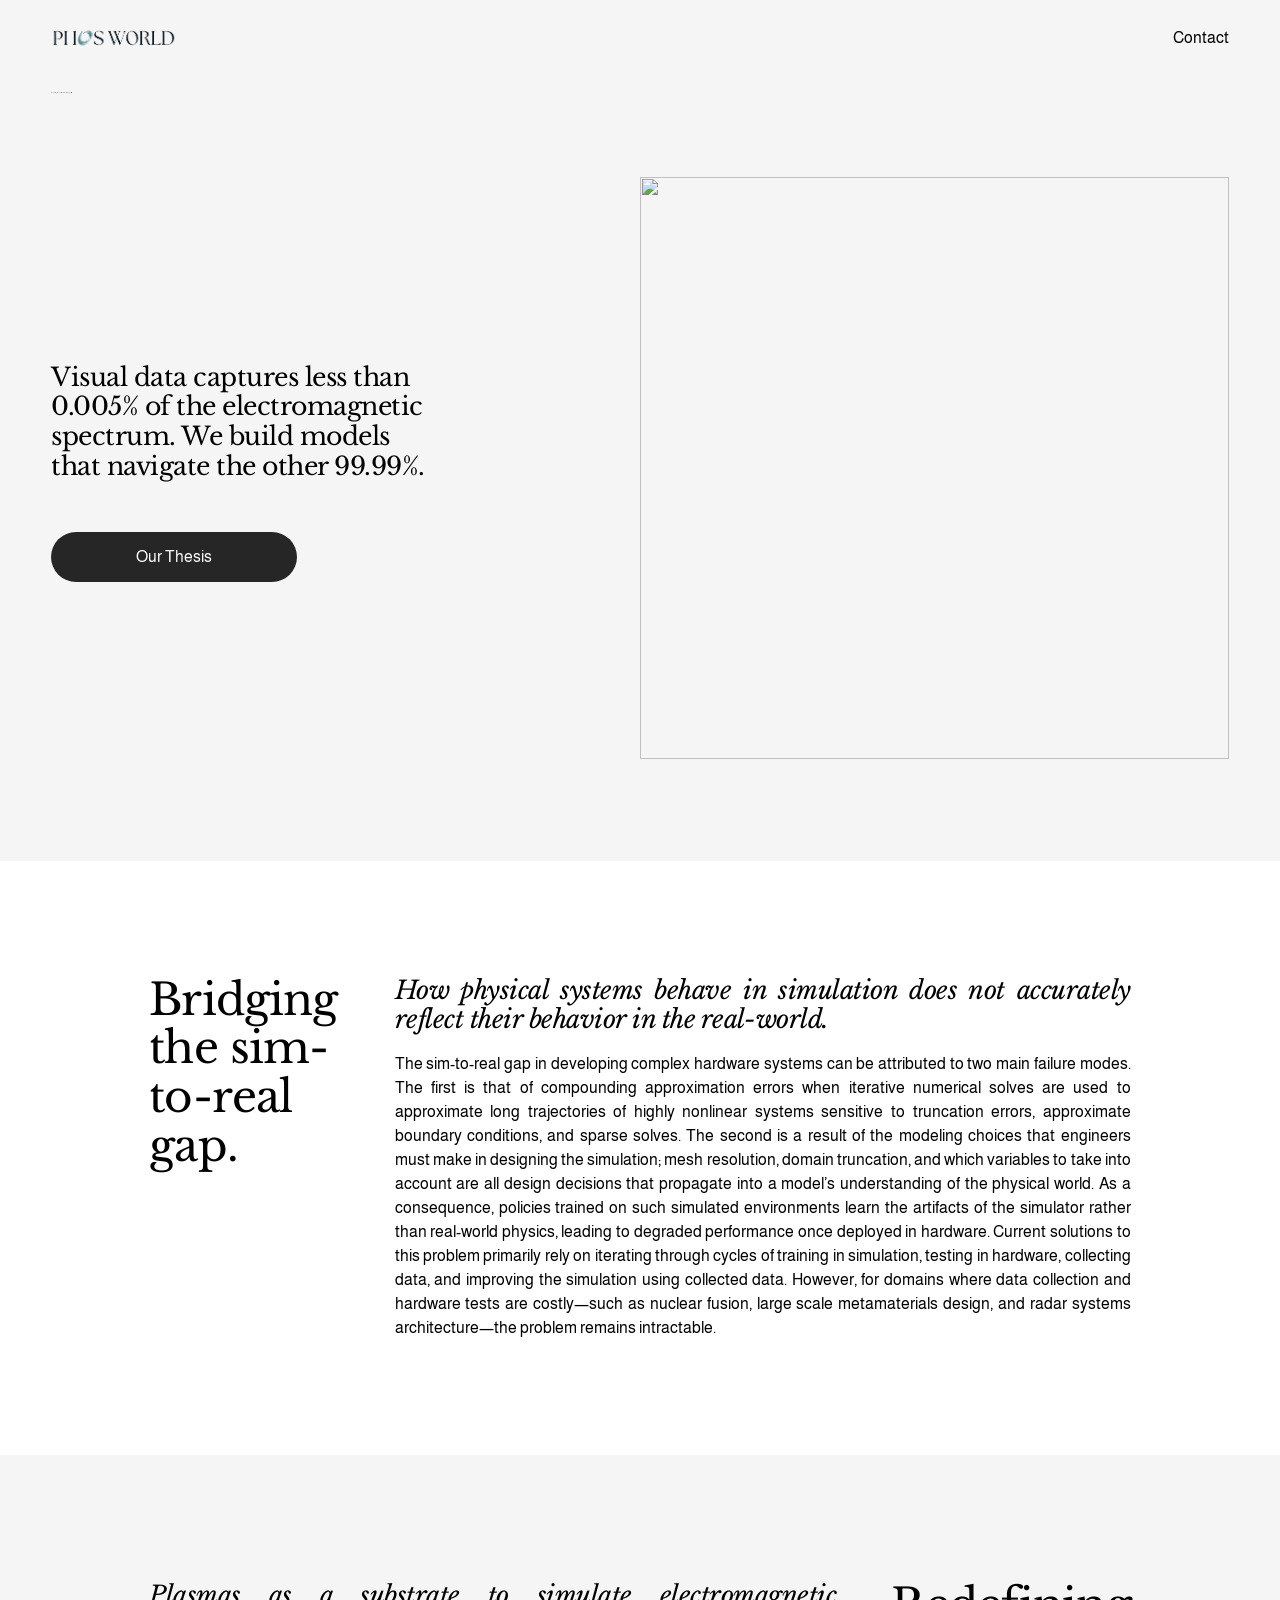
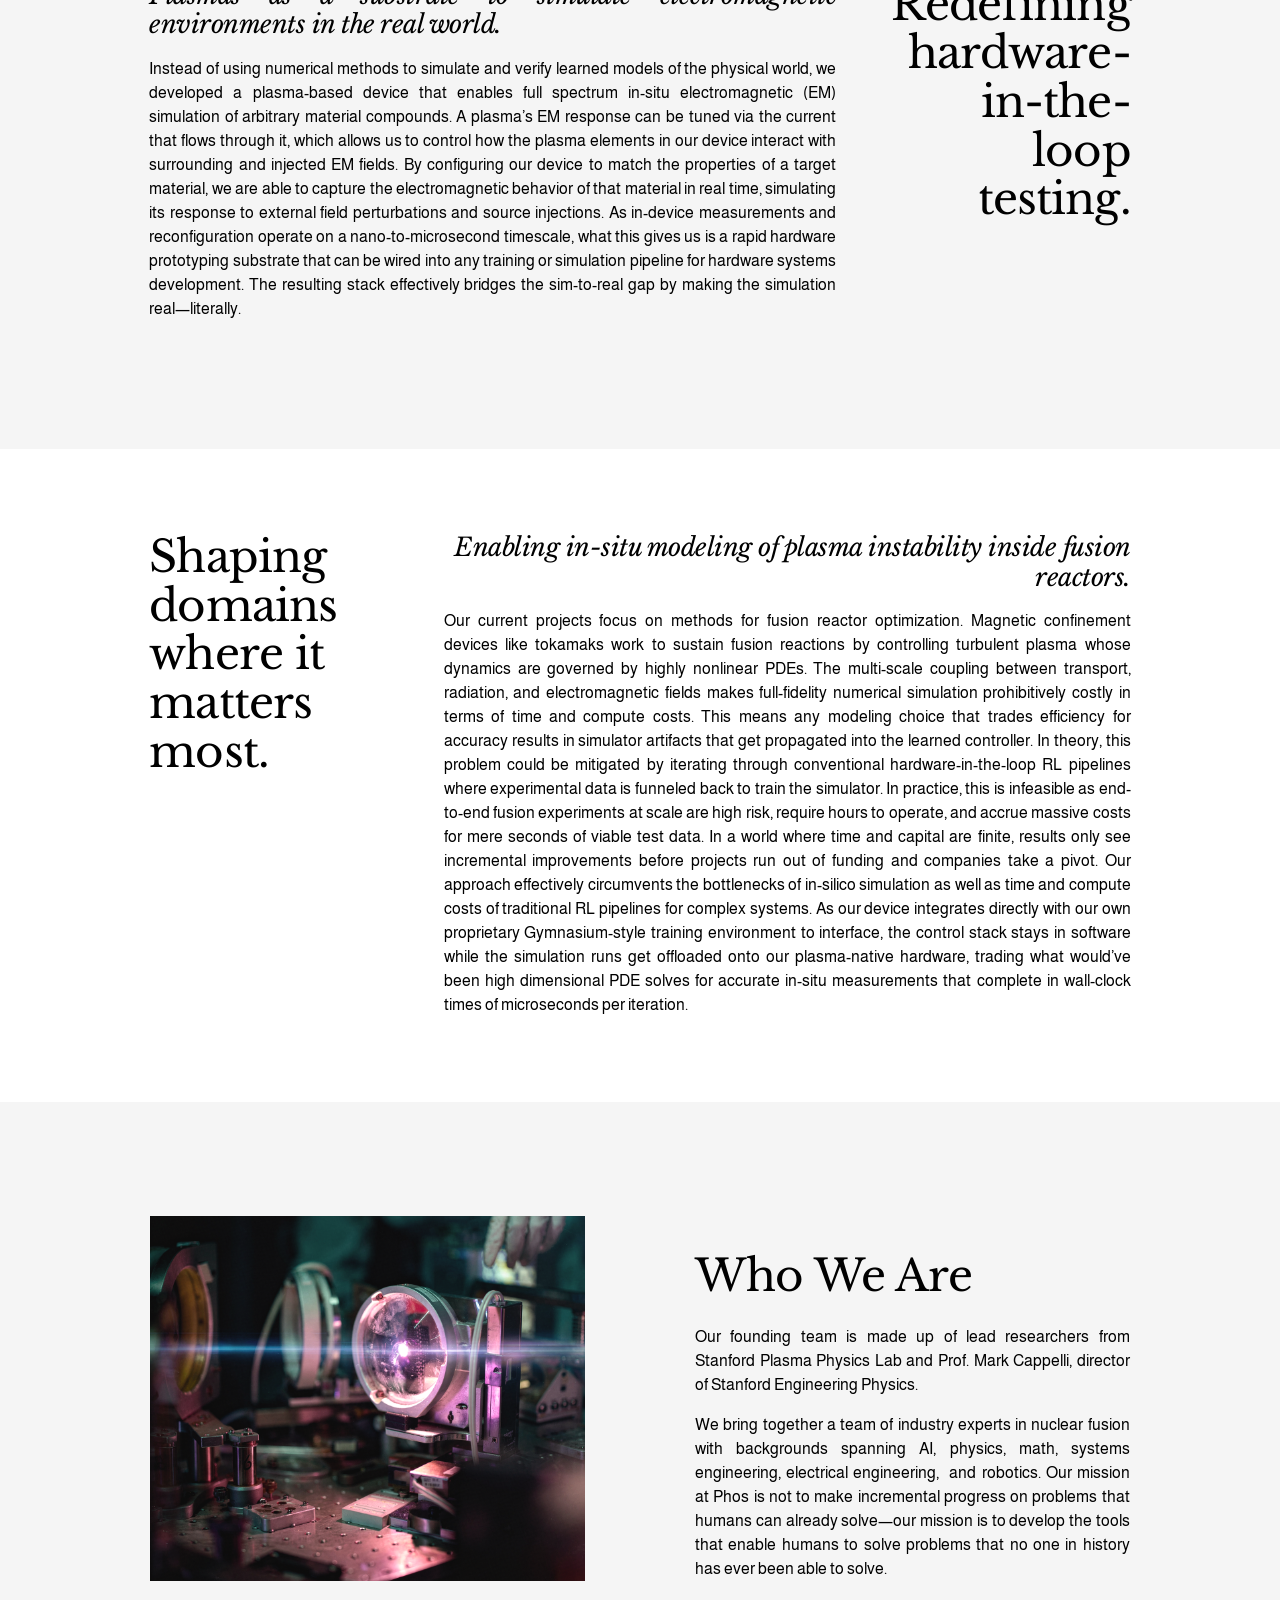
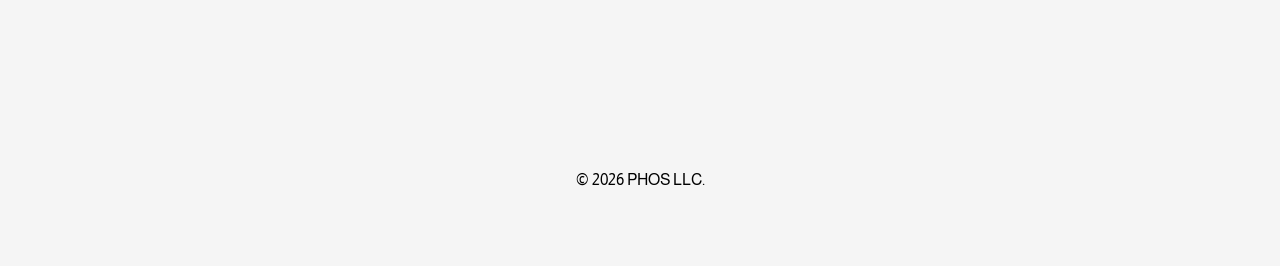
==== commit e5f81e44: "Make snapshot nav links work: add local contact + cart pages Snapshot and localize /contact and /car" ====
--- a/index_og.html
+++ b/index_og.html
@@ -8,7 +8,7 @@
 <meta charset="utf-8" />
 <title>Phos World</title>
 <meta http-equiv="Accept-CH" content="Sec-CH-UA-Platform-Version, Sec-CH-UA-Model" /><link rel="icon" type="image/x-icon" href="assets/favicon.ico"/>
-<link rel="canonical" href="https://www.phosworld.com"/>
+<link rel="canonical" href="./"/>
 <meta property="og:site_name" content="Phos World"/>
 <meta property="og:title" content="Phos World"/>
 <meta property="og:url" content="https://www.phosworld.com"/>
@@ -65,7 +65,7 @@
     >
       
         <div id="floatingCart" class="floating-cart hidden">
-          <a href="/cart" class="icon icon--stroke icon--fill icon--cart sqs-custom-cart">
+          <a href="cart/" class="icon icon--stroke icon--fill icon--cart sqs-custom-cart">
             <span class="Cart-inner">
               
 
@@ -461,7 +461,7 @@
                   >
                     
                       <div class="header-title-logo">
-                        <a href="/" data-animation-role="header-element">
+                        <a href="./" data-animation-role="header-element">
                         
 <img elementtiming="nbf-header-logo-desktop" src="assets/phos_world.png" alt="Phos World" style="display:block" fetchpriority="high" loading="eager" decoding="async" data-loader="raw">
 
@@ -484,7 +484,7 @@
   
     <div class="header-nav-item header-nav-item--collection">
       <a
-        href="/contact"
+        href="contact/"
         data-animation-role="header-element"
         
       >
@@ -593,7 +593,7 @@
                   >
                     
                       <div class="header-title-logo">
-                        <a href="/" data-animation-role="header-element">
+                        <a href="./" data-animation-role="header-element">
                         
 <img elementtiming="nbf-header-logo-desktop" src="assets/phos_world.png" alt="Phos World" style="display:block" fetchpriority="high" loading="eager" decoding="async" data-loader="raw">
 
@@ -616,7 +616,7 @@
   
     <div class="header-nav-item header-nav-item--collection">
       <a
-        href="/contact"
+        href="contact/"
         data-animation-role="header-element"
         
       >
@@ -881,7 +881,7 @@
           
             <div class="container header-menu-nav-item header-menu-nav-item--collection">
               <a
-                href="/contact"
+                href="contact/"
                 
               >
                 <div class="header-menu-nav-item-content">
@@ -1454,7 +1454,7 @@
   data-has-block-animations
 >
   <a
-    href="/home#about"
+    href="#about"
     class="sqs-block-button-element--medium sqs-button-element--primary sqs-block-button-element"
     data-sqsp-button
     
